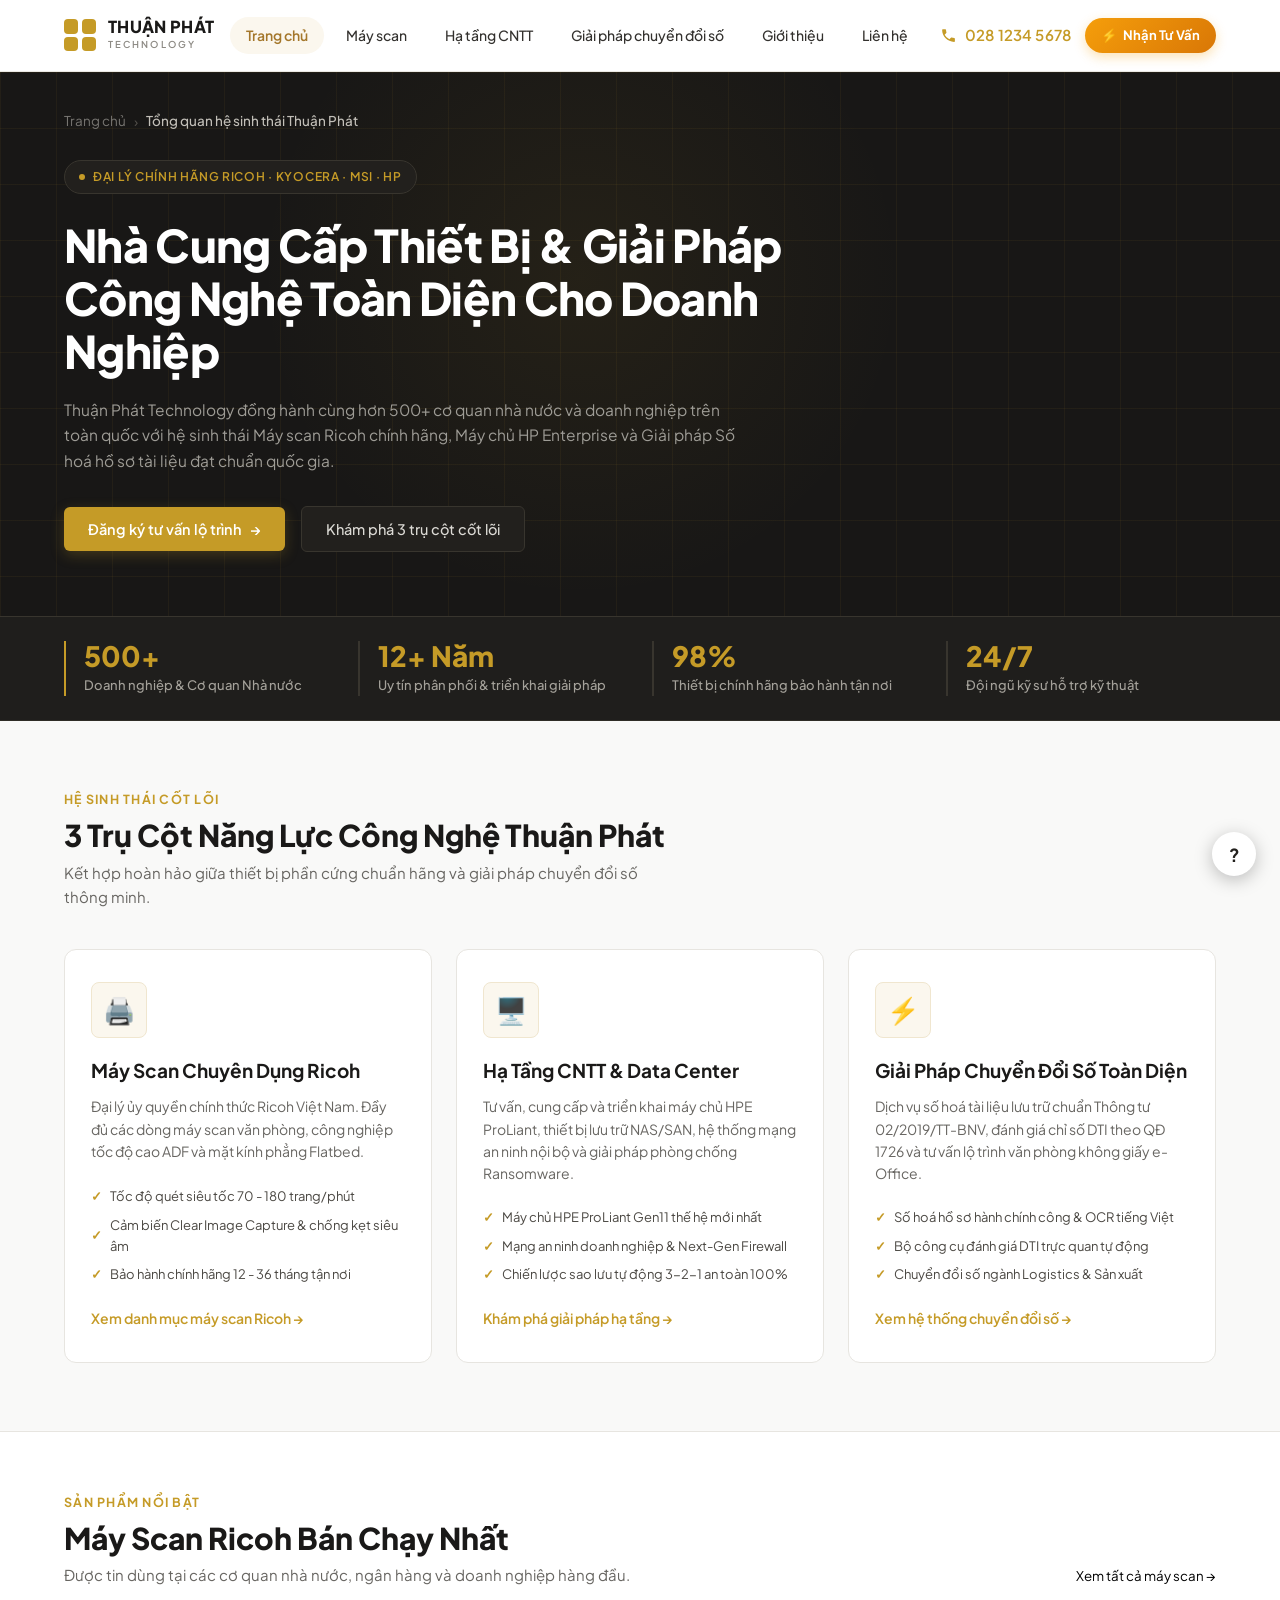
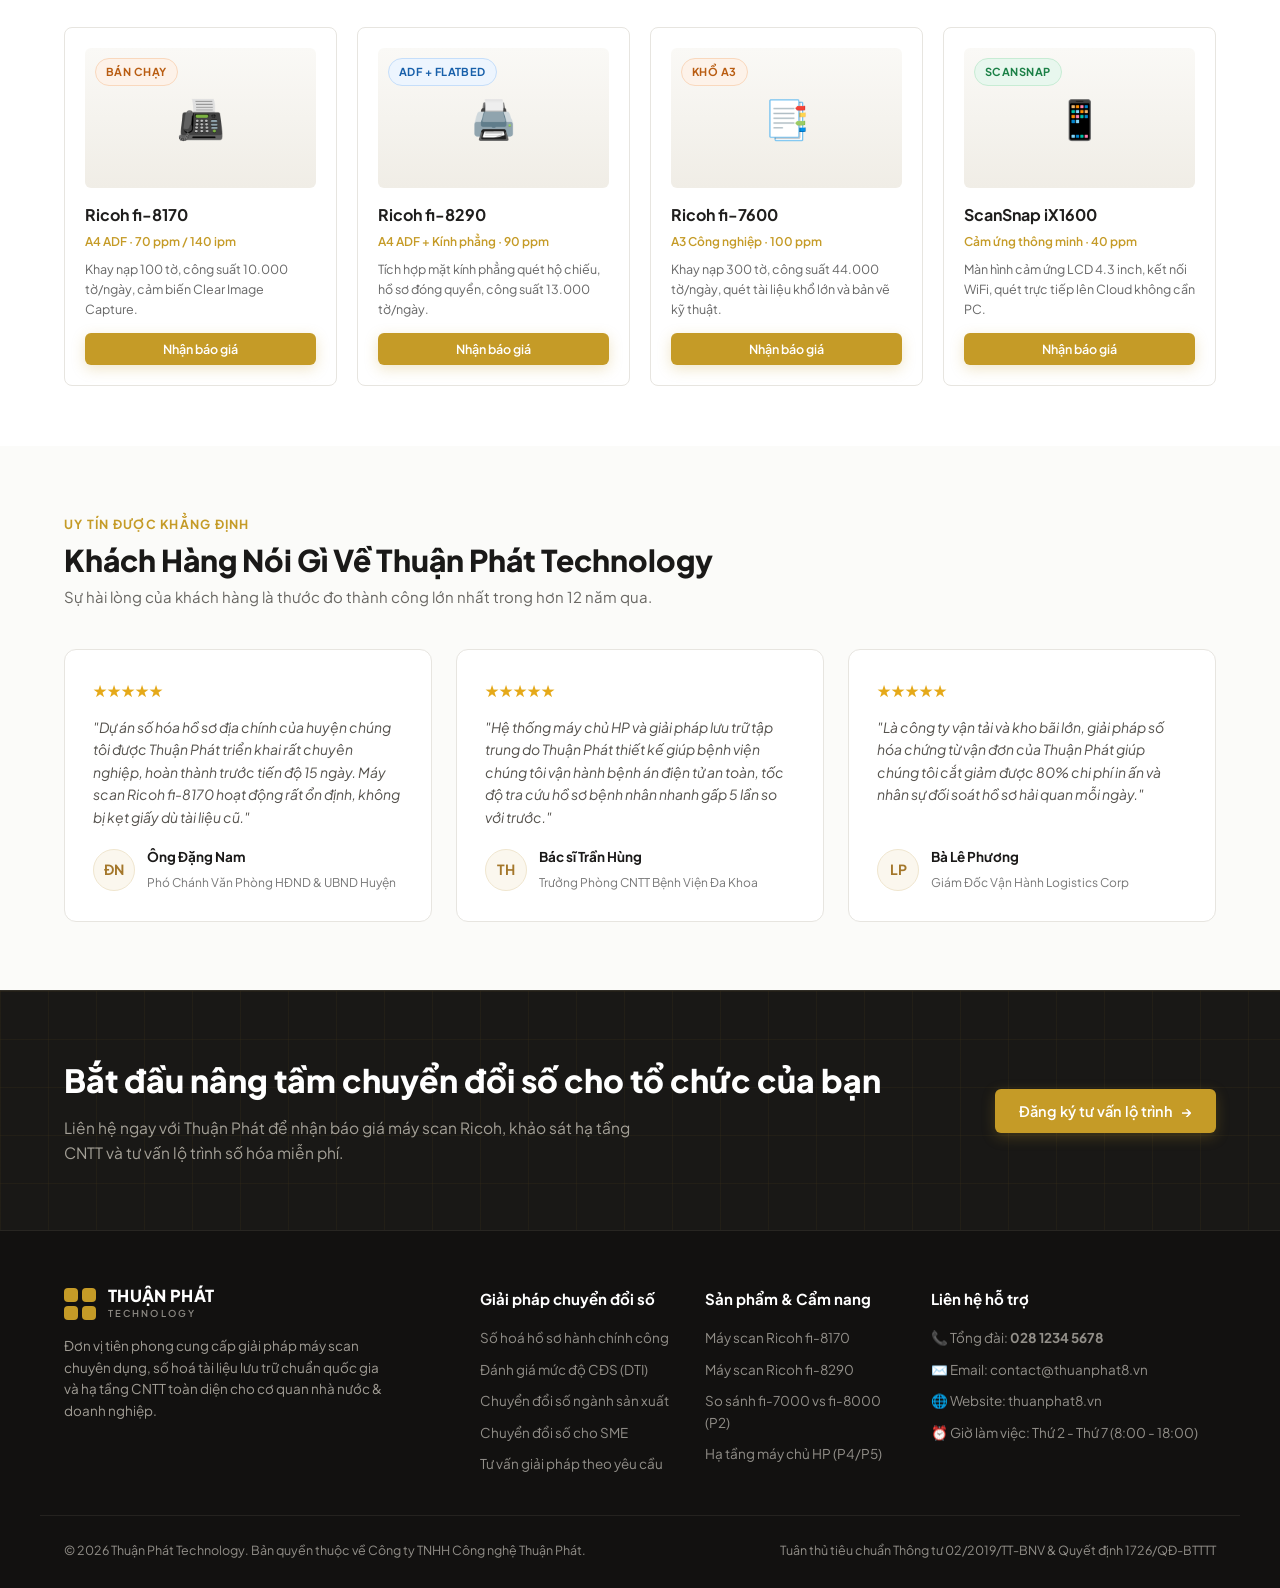
==== index.html @ 5a5fd4ba "Initial commit" ====
<!DOCTYPE html>
<html lang="vi">
<head>
  <meta charset="UTF-8">
  <meta name="viewport" content="width=device-width, initial-scale=1.0">
  <title>Thuận Phát Technology | Đại Lý Chính Hãng Ricoh, HP, Kyocera & Giải Pháp Chuyển Đổi Số</title>
  <meta name="description" content="Thuận Phát Technology - Đại lý ủy quyền chính hãng máy scan Ricoh, máy chủ HP, thiết bị in ấn Kyocera và giải pháp số hoá tài liệu lưu trữ, chuyển đổi số DTI toàn diện.">
  <link rel="canonical" href="https://thuanphat8.vn/">
  <link rel="icon" type="image/svg+xml" href="favicon.svg">

  <!-- Schema.org BreadcrumbList for SEO -->
  <script type="application/ld+json">
  {
    "@context": "https://schema.org",
    "@type": "Organization",
    "name": "Công ty TNHH Công nghệ Thuận Phát",
    "alternateName": "Thuận Phát Technology",
    "url": "https://thuanphat8.vn/",
    "logo": "https://thuanphat8.vn/favicon.svg",
    "contactPoint": {
      "@type": "ContactPoint",
      "telephone": "+84-28-1234-5678",
      "contactType": "customer service",
      "areaServed": "VN",
      "availableLanguage": "Vietnamese"
    }
  }
  </script>

  <!-- Google Fonts: Plus Jakarta Sans (Ultra-Premium Enterprise Typography) -->
  <link rel="preconnect" href="https://fonts.googleapis.com">
  <link rel="preconnect" href="https://fonts.gstatic.com" crossorigin>
  <link href="https://fonts.googleapis.com/css2?family=Plus+Jakarta+Sans:wght@400;500;600;700;800;900&display=swap" rel="stylesheet">

  <!-- Main Stylesheet -->
  <link rel="stylesheet" href="css/style.css">
</head>
<body>

  <!-- ============================================================
       TOP HEADER (Pixel-Perfect from Screenshot)
  ============================================================ -->
  <header class="site-header">
    <div class="header-container">
      
      <!-- Brand Logo -->
      <a href="#trang-chu" class="brand-logo" onclick="switchScreen('screen-home'); return false;" title="Thuận Phát Technology">
        <div class="logo-icon">
          <div class="logo-square"></div>
          <div class="logo-square"></div>
          <div class="logo-square"></div>
          <div class="logo-square"></div>
        </div>
        <div class="brand-text">
          <span class="brand-name">THUẬN PHÁT</span>
          <span class="brand-tagline">TECHNOLOGY</span>
        </div>
      </a>

      <!-- Desktop Navigation Links (All 6 Primary Sections) -->
      <nav class="main-nav" id="mainNav">
        <a href="#trang-chu" class="nav-link active-pill" id="nav-home" onclick="switchScreen('screen-home'); return false;">Trang chủ</a>
        <a href="#may-scan" class="nav-link" id="nav-scan" onclick="switchScreen('screen-may-scan'); return false;">Máy scan</a>
        <a href="#ha-tang-cntt" class="nav-link" id="nav-infra" onclick="switchScreen('screen-ha-tang'); return false;">Hạ tầng CNTT</a>
        <a href="#giai-phap-chuyen-doi-so" class="nav-link" id="nav-cds" onclick="switchScreen('screen1'); return false;">Giải pháp chuyển đổi số</a>
        <a href="#gioi-thieu" class="nav-link" id="nav-about" onclick="switchScreen('screen-gioi-thieu'); return false;">Giới thiệu</a>
        <a href="#lien-he" class="nav-link" id="nav-contact" onclick="switchScreen('screen-lien-he'); return false;">Liên hệ</a>
      </nav>

      <!-- Header Contact Hotline & Admin Quick Access -->
      <div style="display: flex; align-items: center; gap: 14px;">
        <a href="tel:02812345678" class="header-contact" title="Gọi hotline Thuận Phát">
          <svg class="phone-icon-svg" viewBox="0 0 24 24">
            <path d="M6.62 10.79a15.053 15.053 0 006.59 6.59l2.2-2.2c.27-.27.67-.36 1.02-.24 1.12.37 2.33.57 3.57.57.55 0 1 .45 1 1V20c0 .55-.45 1-1 1-9.39 0-17-7.61-17-17 0-.55.45-1 1-1h3.5c.55 0 1 .45 1 1 0 1.25.2 2.45.57 3.57.11.35.03.74-.25 1.02l-2.2 2.2z"/>
          </svg>
          <span class="contact-hotline-val">028 1234 5678</span>
        </a>

        <!-- Header CTA Button -->
        <a href="#lien-he" class="btn-cta-header" onclick="switchScreen('screen-lien-he'); return false;" style="background: linear-gradient(135deg, #f59e0b 0%, #d97706 100%); color: #ffffff; padding: 7px 16px; border-radius: 999px; font-size: 13px; font-weight: 700; text-decoration: none; display: inline-flex; align-items: center; gap: 6px; box-shadow: 0 4px 12px rgba(245, 158, 11, 0.3); transition: all 0.2s;">
          <span>⚡</span>
          <span>Nhận Tư Vấn</span>
        </a>
      </div>

      <!-- Mobile Menu Toggle Button -->
      <button class="mobile-toggle-btn" id="mobileMenuToggle" aria-label="Mở menu">
        <span class="toggle-line"></span>
        <span class="toggle-line"></span>
        <span class="toggle-line"></span>
      </button>

    </div>
  </header>

  <!-- ============================================================
       SCREEN: TRANG CHỦ CHÍNH THỨC (thuanphat8.vn/)
  ============================================================ -->
  <div id="screen-home" class="screen-container active-screen">
    
    <!-- Home Hero Banner Dark Luxury -->
    <section class="hero-dark-section">
      <div class="hero-content">
        <div class="breadcrumb-nav">
          <span>Trang chủ</span>
          <span class="breadcrumb-separator">›</span>
          <span class="breadcrumb-current">Tổng quan hệ sinh thái Thuận Phát</span>
        </div>

        <div class="partner-badge">
          <span class="badge-dot"></span>
          <span>ĐẠI LÝ CHÍNH HÃNG RICOH · KYOCERA · MSI · HP</span>
        </div>

        <h1 class="hero-title">
          Nhà Cung Cấp Thiết Bị &amp; Giải Pháp Công Nghệ Toàn Diện Cho Doanh Nghiệp
        </h1>

        <p class="hero-description">
          Thuận Phát Technology đồng hành cùng hơn 500+ cơ quan nhà nước và doanh nghiệp trên toàn quốc với hệ sinh thái Máy scan Ricoh chính hãng, Máy chủ HP Enterprise và Giải pháp Số hoá hồ sơ tài liệu đạt chuẩn quốc gia.
        </p>

        <div class="hero-actions">
          <button class="btn-primary-gold" onclick="openModal('quickConsultModal')">
            <span>Đăng ký tư vấn lộ trình</span>
            <span>→</span>
          </button>
          <button class="btn-secondary-dark" onclick="document.getElementById('homePillarsSection').scrollIntoView({ behavior: 'smooth' });">
            <span>Khám phá 3 trụ cột cốt lõi</span>
          </button>
        </div>
      </div>
    </section>

    <!-- Stats Bar -->
    <section class="stats-bar-section">
      <div class="stats-grid">
        <div class="stat-item">
          <span class="stat-number">500+</span>
          <span class="stat-label">Doanh nghiệp &amp; Cơ quan Nhà nước</span>
        </div>
        <div class="stat-item">
          <span class="stat-number">12+ Năm</span>
          <span class="stat-label">Uy tín phân phối &amp; triển khai giải pháp</span>
        </div>
        <div class="stat-item">
          <span class="stat-number">100%</span>
          <span class="stat-label">Thiết bị chính hãng bảo hành tận nơi</span>
        </div>
        <div class="stat-item">
          <span class="stat-number">24/7</span>
          <span class="stat-label">Đội ngũ kỹ sư hỗ trợ kỹ thuật</span>
        </div>
      </div>
    </section>

    <!-- 3 Core Pillars Section -->
    <section class="categories-section" id="homePillarsSection">
      <div class="section-header">
        <div>
          <div class="section-pretitle">Hệ Sinh Thái Cốt Lõi</div>
          <h2 class="section-title">3 Trụ Cột Năng Lực Công Nghệ Thuận Phát</h2>
          <p class="section-subtitle">Kết hợp hoàn hảo giữa thiết bị phần cứng chuẩn hãng và giải pháp chuyển đổi số thông minh.</p>
        </div>
      </div>

      <div class="pillars-3col-grid">
        <!-- Pillar 1: Máy scan Ricoh -->
        <div class="pillar-feature-card" onclick="switchScreen('screen-may-scan');">
          <div class="pillar-card-icon">🖨️</div>
          <h3 class="card-title">Máy Scan Chuyên Dụng Ricoh</h3>
          <p class="card-description">Đại lý ủy quyền chính thức Ricoh Việt Nam. Đầy đủ các dòng máy scan văn phòng, công nghiệp tốc độ cao ADF và mặt kính phẳng Flatbed.</p>
          <div class="card-features-list">
            <div class="card-feature-item">Tốc độ quét siêu tốc 70 - 180 trang/phút</div>
            <div class="card-feature-item">Cảm biến Clear Image Capture &amp; chống kẹt siêu âm</div>
            <div class="card-feature-item">Bảo hành chính hãng 12 - 36 tháng tận nơi</div>
          </div>
          <div class="card-action-link" style="margin-top: auto;">
            <span>Xem danh mục máy scan Ricoh →</span>
          </div>
        </div>

        <!-- Pillar 2: Hạ tầng CNTT HP -->
        <div class="pillar-feature-card" onclick="switchScreen('screen-ha-tang');">
          <div class="pillar-card-icon">🖥️</div>
          <h3 class="card-title">Hạ Tầng CNTT &amp; Data Center</h3>
          <p class="card-description">Tư vấn, cung cấp và triển khai máy chủ HPE ProLiant, thiết bị lưu trữ NAS/SAN, hệ thống mạng an ninh nội bộ và giải pháp phòng chống Ransomware.</p>
          <div class="card-features-list">
            <div class="card-feature-item">Máy chủ HPE ProLiant Gen11 thế hệ mới nhất</div>
            <div class="card-feature-item">Mạng an ninh doanh nghiệp &amp; Next-Gen Firewall</div>
            <div class="card-feature-item">Chiến lược sao lưu tự động 3-2-1 an toàn 100%</div>
          </div>
          <div class="card-action-link" style="margin-top: auto;">
            <span>Khám phá giải pháp hạ tầng →</span>
          </div>
        </div>

        <!-- Pillar 3: Chuyển đổi số & Số hóa -->
        <div class="pillar-feature-card" onclick="switchScreen('screen1');">
          <div class="pillar-card-icon">⚡</div>
          <h3 class="card-title">Giải Pháp Chuyển Đổi Số Toàn Diện</h3>
          <p class="card-description">Dịch vụ số hoá tài liệu lưu trữ chuẩn Thông tư 02/2019/TT-BNV, đánh giá chỉ số DTI theo QĐ 1726 và tư vấn lộ trình văn phòng không giấy e-Office.</p>
          <div class="card-features-list">
            <div class="card-feature-item">Số hoá hồ sơ hành chính công &amp; OCR tiếng Việt</div>
            <div class="card-feature-item">Bộ công cụ đánh giá DTI trực quan tự động</div>
            <div class="card-feature-item">Chuyển đổi số ngành Logistics &amp; Sản xuất</div>
          </div>
          <div class="card-action-link" style="margin-top: auto;">
            <span>Xem hệ thống chuyển đổi số →</span>
          </div>
        </div>
      </div>
    </section>

    <!-- Top Scanners Products Grid -->
    <section class="related-solutions-section">
      <div class="section-header">
        <div>
          <div class="section-pretitle">Sản Phẩm Nổi Bật</div>
          <h2 class="section-title">Máy Scan Ricoh Bán Chạy Nhất</h2>
          <p class="section-subtitle">Được tin dùng tại các cơ quan nhà nước, ngân hàng và doanh nghiệp hàng đầu.</p>
        </div>
        <div>
          <button class="table-btn table-btn-edit" onclick="switchScreen('screen-may-scan');">Xem tất cả máy scan →</button>
        </div>
      </div>

      <div class="products-4col-grid">
        
        <!-- Product 1 -->
        <div class="product-item-card">
          <div class="product-card-img">
            <span class="badge-tag badge-popular" style="position: absolute; top: 10px; left: 10px;">Bán chạy</span>
            <div style="font-size: 38px;">📠</div>
          </div>
          <h4 style="font-size: 16px; font-weight: 700; margin-bottom: 4px;">Ricoh fi-8170</h4>
          <span style="font-size: 12px; color: var(--primary-gold); font-weight: 600; margin-bottom: 8px;">A4 ADF · 70 ppm / 140 ipm</span>
          <p style="font-size: 12.5px; color: #666; margin-bottom: 14px;">Khay nạp 100 tờ, công suất 10.000 tờ/ngày, cảm biến Clear Image Capture.</p>
          <button class="btn-primary-gold" style="padding: 8px 12px; font-size: 12.5px; justify-content: center; margin-top: auto;" onclick="openModal('quickConsultModal')">
            Nhận báo giá
          </button>
        </div>

        <!-- Product 2 -->
        <div class="product-item-card">
          <div class="product-card-img">
            <span class="badge-tag badge-new" style="position: absolute; top: 10px; left: 10px;">ADF + Flatbed</span>
            <div style="font-size: 38px;">🖨️</div>
          </div>
          <h4 style="font-size: 16px; font-weight: 700; margin-bottom: 4px;">Ricoh fi-8290</h4>
          <span style="font-size: 12px; color: var(--primary-gold); font-weight: 600; margin-bottom: 8px;">A4 ADF + Kính phẳng · 90 ppm</span>
          <p style="font-size: 12.5px; color: #666; margin-bottom: 14px;">Tích hợp mặt kính phẳng quét hộ chiếu, hồ sơ đóng quyển, công suất 13.000 tờ/ngày.</p>
          <button class="btn-primary-gold" style="padding: 8px 12px; font-size: 12.5px; justify-content: center; margin-top: auto;" onclick="openModal('quickConsultModal')">
            Nhận báo giá
          </button>
        </div>

        <!-- Product 3 -->
        <div class="product-item-card">
          <div class="product-card-img">
            <span class="badge-tag badge-popular" style="position: absolute; top: 10px; left: 10px;">Khổ A3</span>
            <div style="font-size: 38px;">📑</div>
          </div>
          <h4 style="font-size: 16px; font-weight: 700; margin-bottom: 4px;">Ricoh fi-7600</h4>
          <span style="font-size: 12px; color: var(--primary-gold); font-weight: 600; margin-bottom: 8px;">A3 Công nghiệp · 100 ppm</span>
          <p style="font-size: 12.5px; color: #666; margin-bottom: 14px;">Khay nạp 300 tờ, công suất 44.000 tờ/ngày, quét tài liệu khổ lớn và bản vẽ kỹ thuật.</p>
          <button class="btn-primary-gold" style="padding: 8px 12px; font-size: 12.5px; justify-content: center; margin-top: auto;" onclick="openModal('quickConsultModal')">
            Nhận báo giá
          </button>
        </div>

        <!-- Product 4 -->
        <div class="product-item-card">
          <div class="product-card-img">
            <span class="badge-tag badge-free" style="position: absolute; top: 10px; left: 10px;">ScanSnap</span>
            <div style="font-size: 38px;">📱</div>
          </div>
          <h4 style="font-size: 16px; font-weight: 700; margin-bottom: 4px;">ScanSnap iX1600</h4>
          <span style="font-size: 12px; color: var(--primary-gold); font-weight: 600; margin-bottom: 8px;">Cảm ứng thông minh · 40 ppm</span>
          <p style="font-size: 12.5px; color: #666; margin-bottom: 14px;">Màn hình cảm ứng LCD 4.3 inch, kết nối WiFi, quét trực tiếp lên Cloud không cần PC.</p>
          <button class="btn-primary-gold" style="padding: 8px 12px; font-size: 12.5px; justify-content: center; margin-top: auto;" onclick="openModal('quickConsultModal')">
            Nhận báo giá
          </button>
        </div>

      </div>
    </section>

    <!-- Testimonials Section -->
    <section class="categories-section" style="background-color: #fbfbf9;">
      <div class="section-header">
        <div>
          <div class="section-pretitle">Uy Tín Được Khẳng Định</div>
          <h2 class="section-title">Khách Hàng Nói Gì Về Thuận Phát Technology</h2>
          <p class="section-subtitle">Sự hài lòng của khách hàng là thước đo thành công lớn nhất trong hơn 12 năm qua.</p>
        </div>
      </div>

      <div class="testimonials-grid">
        <div class="testimonial-card">
          <div class="testimonial-stars">★★★★★</div>
          <p class="testimonial-text">"Dự án số hóa hồ sơ địa chính của huyện chúng tôi được Thuận Phát triển khai rất chuyên nghiệp, hoàn thành trước tiến độ 15 ngày. Máy scan Ricoh fi-8170 hoạt động rất ổn định, không bị kẹt giấy dù tài liệu cũ."</p>
          <div class="testimonial-author">
            <div class="author-avatar">ĐN</div>
            <div>
              <strong style="font-size: 13.5px; color: #1a1918; display: block;">Ông Đặng Nam</strong>
              <span style="font-size: 12px; color: #777;">Phó Chánh Văn Phòng HĐND &amp; UBND Huyện</span>
            </div>
          </div>
        </div>

        <div class="testimonial-card">
          <div class="testimonial-stars">★★★★★</div>
          <p class="testimonial-text">"Hệ thống máy chủ HP và giải pháp lưu trữ tập trung do Thuận Phát thiết kế giúp bệnh viện chúng tôi vận hành bệnh án điện tử an toàn, tốc độ tra cứu hồ sơ bệnh nhân nhanh gấp 5 lần so với trước."</p>
          <div class="testimonial-author">
            <div class="author-avatar">TH</div>
            <div>
              <strong style="font-size: 13.5px; color: #1a1918; display: block;">Bác sĩ Trần Hùng</strong>
              <span style="font-size: 12px; color: #777;">Trưởng Phòng CNTT Bệnh Viện Đa Khoa</span>
            </div>
          </div>
        </div>

        <div class="testimonial-card">
          <div class="testimonial-stars">★★★★★</div>
          <p class="testimonial-text">"Là công ty vận tải và kho bãi lớn, giải pháp số hóa chứng từ vận đơn của Thuận Phát giúp chúng tôi cắt giảm được 80% chi phí in ấn và nhân sự đối soát hồ sơ hải quan mỗi ngày."</p>
          <div class="testimonial-author">
            <div class="author-avatar">LP</div>
            <div>
              <strong style="font-size: 13.5px; color: #1a1918; display: block;">Bà Lê Phương</strong>
              <span style="font-size: 12px; color: #777;">Giám Đốc Vận Hành Logistics Corp</span>
            </div>
          </div>
        </div>
      </div>
    </section>

    <!-- Dark CTA Section -->
    <section class="dark-cta-section">
      <div class="dark-cta-container">
        <div class="dark-cta-text">
          <h2>Bắt đầu nâng tầm chuyển đổi số cho tổ chức của bạn</h2>
          <p>Liên hệ ngay với Thuận Phát để nhận báo giá máy scan Ricoh, khảo sát hạ tầng CNTT và tư vấn lộ trình số hóa miễn phí.</p>
        </div>
        <div>
          <button class="btn-primary-gold" onclick="openModal('quickConsultModal')">
            <span>Đăng ký tư vấn lộ trình</span>
            <span>→</span>
          </button>
        </div>
      </div>
    </section>

  </div>

  <!-- ============================================================
       SCREEN: MÁY SCAN RICOH CHUYÊN DỤNG (/may-scan/)
  ============================================================ -->
  <div id="screen-may-scan" class="screen-container">
    
    <!-- Hero Section for Scanners -->
    <section class="hero-dark-section">
      <div class="hero-content">
        <div class="breadcrumb-nav">
          <a href="#trang-chu" onclick="switchScreen('screen-home'); return false;">Trang chủ</a>
          <span class="breadcrumb-separator">›</span>
          <span class="breadcrumb-current">Máy scan chuyên dụng Ricoh chính hãng</span>
        </div>

        <div class="partner-badge">
          <span class="badge-dot"></span>
          <span>RICOH AUTHORIZED PARTNER VIETNAM</span>
        </div>

        <h1 class="hero-title">
          Máy Scan Tài Liệu Ricoh Chuyên Dụng Tốc Độ Cao Cho Văn Phòng &amp; Dự Án
        </h1>

        <p class="hero-description">
          Thuận Phát phân phối chính hãng 100% dòng máy quét Ricoh fi Series và ScanSnap. Giải pháp scan tự động 2 mặt ADF, nhận dạng OCR tiếng Việt, chống nạp giấy đúp bằng sóng siêu âm.
        </p>

        <div class="hero-actions">
          <button class="btn-primary-gold" onclick="openModal('quickConsultModal')">
            <span>Nhận báo giá dự án</span>
            <span>→</span>
          </button>
          <button class="btn-secondary-dark" onclick="openArticleModal('post-1')">
            <span>Đọc cẩm nang chọn mua (Pillar P1)</span>
          </button>
        </div>
      </div>
    </section>

    <!-- Comparison Section (Pillar P2) -->
    <section class="categories-section">
      <div class="section-header">
        <div>
          <div class="section-pretitle">So Sánh Dòng Máy (Pillar P2)</div>
          <h2 class="section-title">So Sánh Ricoh fi-7000 Series vs fi-8000 Series</h2>
          <p class="section-subtitle">Dòng fi-8000 thế hệ mới mang lại bước nhảy vọt về tốc độ, chất lượng hình ảnh và độ bền nạp giấy.</p>
        </div>
      </div>

      <div class="comparison-table-wrap">
        <table class="comparison-table">
          <thead>
            <tr>
              <th>Tiêu chí so sánh</th>
              <th>Ricoh fi-7000 Series (Thế hệ trước)</th>
              <th style="background: #fdf5e6; color: #a4772b;">Ricoh fi-8000 Series (Thế hệ mới nhất)</th>
            </tr>
          </thead>
          <tbody>
            <tr>
              <td><strong>Cảm biến hình ảnh</strong></td>
              <td>CCD truyền thống</td>
              <td style="font-weight: 600; color: #1b8046;">Clear Image Capture (Độ sắc nét vượt trội, giảm tiêu thụ điện 40%)</td>
            </tr>
            <tr>
              <td><strong>Tốc độ quét A4 (2 mặt)</strong></td>
              <td>60 - 80 ppm / 120 - 160 ipm</td>
              <td style="font-weight: 600; color: #1b8046;">70 - 90 ppm / 140 - 180 ipm (Tăng 15% hiệu suất)</td>
            </tr>
            <tr>
              <td><strong>Màn hình hiển thị</strong></td>
              <td>Màn hình LCD đơn sắc nhỏ</td>
              <td style="font-weight: 600; color: #1b8046;">Màn hình màu đa năng, hiển thị mã lỗi trực quan và hướng dẫn xử lý</td>
            </tr>
            <tr>
              <td><strong>Bảo vệ tài liệu chống kẹt</strong></td>
              <td>Cảm biến âm thanh iSOP cơ bản</td>
              <td style="font-weight: 600; color: #1b8046;">iSOP thế hệ 2 + Kiểm soát nắn lệch giấy tự động (Automatic Skew Correction)</td>
            </tr>
            <tr>
              <td><strong>Cổng kết nối</strong></td>
              <td>USB 3.0</td>
              <td style="font-weight: 600; color: #1b8046;">USB 3.2 Gen 1 + Gigabit Ethernet RJ-45 (Quét qua mạng không cần máy tính phụ)</td>
            </tr>
          </tbody>
        </table>
      </div>
    </section>

  </div>

  <!-- ============================================================
       SCREEN: HẠ TẦNG CNTT DOANH NGHIỆP (/ha-tang-cntt/)
  ============================================================ -->
  <div id="screen-ha-tang" class="screen-container">
    
    <section class="hero-dark-section">
      <div class="hero-content">
        <div class="breadcrumb-nav">
          <a href="#trang-chu" onclick="switchScreen('screen-home'); return false;">Trang chủ</a>
          <span class="breadcrumb-separator">›</span>
          <span class="breadcrumb-current">Hạ tầng CNTT doanh nghiệp &amp; CQNN</span>
        </div>

        <div class="partner-badge">
          <span class="badge-dot"></span>
          <span>HPE AUTHORIZED RESELLER &amp; NETWORKING</span>
        </div>

        <h1 class="hero-title">
          Giải Pháp Hạ Tầng CNTT Trọn Gói Cho Doanh Nghiệp &amp; Hành Chính Công
        </h1>

        <p class="hero-description">
          Thuận Phát cung cấp máy chủ HP Enterprise chính hãng, thiết kế thi công trung tâm dữ liệu mini (Mini DC), mạng an ninh nội bộ và chiến lược sao lưu dự phòng chống Ransomware 100%.
        </p>

        <div class="hero-actions">
          <button class="btn-primary-gold" onclick="openModal('quickConsultModal')">
            <span>Đăng ký khảo sát hạ tầng</span>
            <span>→</span>
          </button>
          <button class="btn-secondary-dark" onclick="openArticleModal('post-4')">
            <span>Đọc cẩm nang hạ tầng (Pillar P4)</span>
          </button>
        </div>
      </div>
    </section>

    <!-- Infra Packages Grid -->
    <section class="categories-section">
      <div class="section-header">
        <div>
          <div class="section-pretitle">Gói Giải Pháp Chuẩn Hóa</div>
          <h2 class="section-title">Hạ Tầng CNTT Theo Quy Mô Tổ Chức</h2>
          <p class="section-subtitle">Được tối ưu chi phí đầu tư, đảm bảo độ sẵn sàng cao HA và vận hành bền bỉ 24/7.</p>
        </div>
      </div>

      <div class="infra-packages-grid">
        
        <div class="infra-package-card">
          <div class="infra-package-header">
            <span class="badge-tag badge-free">Quy mô SME</span>
            <h3 style="font-size: 20px; font-weight: 800; margin: 10px 0 6px;">Gói Máy Chủ Tiêu Chuẩn</h3>
            <p style="font-size: 13px; color: #777;">Phù hợp doanh nghiệp 20 - 80 nhân sự, chia sẻ dữ liệu và phần mềm kế toán/ERP.</p>
          </div>
          <div class="card-features-list">
            <div class="card-feature-item">Server HPE ProLiant ML30 Gen11</div>
            <div class="card-feature-item">Cấu hình RAID 1 / RAID 5 dự phòng ổ cứng</div>
            <div class="card-feature-item">Bộ lưu điện UPS APC 1.5 kVA online</div>
            <div class="card-feature-item">Cài đặt phân quyền thư mục bảo mật</div>
          </div>
          <button class="btn-primary-gold" style="width: 100%; justify-content: center; margin-top: auto;" onclick="openModal('quickConsultModal')">
            Tư vấn cấu hình SME
          </button>
        </div>

        <div class="infra-package-card" style="border-color: #edd9a6; background: linear-gradient(180deg, #fff 0%, #fdfbf7 100%);">
          <div class="infra-package-header">
            <span class="badge-tag badge-popular">Bán chạy nhất</span>
            <h3 style="font-size: 20px; font-weight: 800; margin: 10px 0 6px;">Gói Mini Data Center</h3>
            <p style="font-size: 13px; color: #777;">Phù hợp cơ quan nhà nước, bệnh viện, nhà máy quy mô 100 - 500 nhân sự.</p>
          </div>
          <div class="card-features-list">
            <div class="card-feature-item">Cụm Máy chủ HPE ProLiant DL380 Gen11</div>
            <div class="card-feature-item">Tủ Rack tiêu chuẩn 27U - 42U làm mát tuần hoàn</div>
            <div class="card-feature-item">Thiết bị lưu trữ SAN / NAS dung lượng cao</div>
            <div class="card-feature-item">Ảo hóa VMware / Hyper-V dự phòng HA</div>
          </div>
          <button class="btn-primary-gold" style="width: 100%; justify-content: center; margin-top: auto;" onclick="openModal('quickConsultModal')">
            Tư vấn Mini Data Center
          </button>
        </div>

        <div class="infra-package-card">
          <div class="infra-package-header">
            <span class="badge-tag badge-new">An ninh tối đa</span>
            <h3 style="font-size: 20px; font-weight: 800; margin: 10px 0 6px;">Gói An Ninh Mạng &amp; Backup 3-2-1</h3>
            <p style="font-size: 13px; color: #777;">Bảo vệ dữ liệu tuyệt đối trước mã độc tống tiền (Ransomware) và thảm họa.</p>
          </div>
          <div class="card-features-list">
            <div class="card-feature-item">Tường lửa thế hệ mới Next-Gen Firewall (Fortinet/Cisco)</div>
            <div class="card-feature-item">VPN an toàn kết nối chi nhánh từ xa</div>
            <div class="card-feature-item">Chiến lược sao lưu tự động hàng ngày 3-2-1</div>
            <div class="card-feature-item">Kiểm thử phục hồi dữ liệu định kỳ mỗi quý</div>
          </div>
          <button class="btn-primary-gold" style="width: 100%; justify-content: center; margin-top: auto;" onclick="openModal('quickConsultModal')">
            Tư vấn An ninh mạng
          </button>
        </div>

      </div>
    </section>

  </div>

  <!-- ============================================================
       SCREEN 1: DANH MỤC GỐC CHUYỂN ĐỔI SỐ (Pillar P6)
  ============================================================ -->
  <main id="screen1" class="screen-container">
    
    <!-- Hero Dark Luxury for Screen 1 -->
    <section class="hero-dark-section">
      <div class="hero-content">
        <div class="breadcrumb-nav">
          <a href="#trang-chu" onclick="switchScreen('screen-home'); return false;">Trang chủ</a>
          <span class="breadcrumb-separator">›</span>
          <span class="breadcrumb-current">Giải pháp chuyển đổi số</span>
        </div>

        <div class="partner-badge">
          <span class="badge-dot"></span>
          <span>ĐẠI LÝ CHÍNH HÃNG RICOH · KYOCERA · MSI · HP</span>
        </div>

        <h1 class="hero-title" id="heroMainTitle">
          Giải pháp chuyển đổi số<br>
          toàn diện cho doanh nghiệp<br>
          &amp; cơ quan nhà nước
        </h1>

        <p class="hero-description" id="heroMainDesc">
          Thuận Phát cung cấp lộ trình số hoá tài liệu, hạ tầng CNTT và tư vấn chuyển đổi số được thiết kế riêng theo quy mô và ngành nghề. Chúng tôi đồng hành từ khảo sát đến triển khai và vận hành.
        </p>

        <div class="hero-actions">
          <button class="btn-primary-gold" onclick="openModal('quickConsultModal')">
            <span>Đăng ký tư vấn lộ trình</span>
            <span>→</span>
          </button>
          <button class="btn-secondary-dark" onclick="document.getElementById('screen1CategoriesGrid').scrollIntoView({ behavior: 'smooth' });">
            <span>Khám phá giải pháp</span>
          </button>
        </div>
      </div>
    </section>

    <!-- Stats Bar -->
    <section class="stats-bar-section">
      <div class="stats-grid">
        <div class="stat-item">
          <span class="stat-number">500+</span>
          <span class="stat-label">Doanh nghiệp &amp; Cơ quan Nhà nước</span>
        </div>
        <div class="stat-item">
          <span class="stat-number">12+ Năm</span>
          <span class="stat-label">Kinh nghiệm giải pháp số &amp; số hoá</span>
        </div>
        <div class="stat-item">
          <span class="stat-number">98%</span>
          <span class="stat-label">Hài lòng về tiến độ &amp; bảo mật</span>
        </div>
        <div class="stat-item">
          <span class="stat-number">24/7</span>
          <span class="stat-label">Kỹ sư hỗ trợ kỹ thuật tận nơi</span>
        </div>
      </div>
    </section>

    <!-- Grid Các Mục Giải Pháp (Dynamic from DataStore, bao gồm 2 mục mới) -->
    <section class="categories-section" id="screen1CategoriesGrid">
      <div class="section-header">
        <div>
          <div class="section-pretitle">Hệ thống chuyển đổi số chuyên sâu</div>
          <h2 class="section-title">Danh mục giải pháp số toàn diện</h2>
          <p class="section-subtitle">Được cấu hình linh hoạt theo mô hình 3 cấp, kết nối phần cứng máy scan Ricoh, máy chủ HP và phần mềm số hóa.</p>
        </div>
        <div>
          <button class="table-btn table-btn-edit" onclick="openModal('quickConsultModal')" style="padding: 8px 14px; display: inline-flex; align-items: center; gap: 6px; cursor: pointer; border: 1px solid #cbd5e1; background: #ffffff;">
            <span>📋</span>
            <span>Yêu cầu tư vấn giải pháp</span>
          </button>
        </div>
      </div>

      <div class="categories-grid" id="dynamicSolutionsGrid">
        <!-- Rendered via JS -->
      </div>
    </section>

    <!-- Content & Blog Articles Section (Cho Bạn Content) -->
    <section class="related-solutions-section" style="background-color: #fbfbf9;">
      <div class="section-header">
        <div>
          <div class="section-pretitle">Kiến thức &amp; Cẩm nang chuyên sâu</div>
          <h2 class="section-title">Bài viết &amp; Hướng dẫn chuyển đổi số</h2>
          <p class="section-subtitle">Các bài viết chuẩn SEO được biên soạn theo kế hoạch Content 6 tháng (Pillar P1 - P7 &amp; Cluster C1 - C17).</p>
        </div>
        <div>
          <button class="table-btn table-btn-edit" onclick="document.getElementById('dynamicArticlesGrid').scrollIntoView({ behavior: 'smooth' })" style="padding: 8px 14px; display: inline-flex; align-items: center; gap: 6px; cursor: pointer; border: 1px solid #cbd5e1; background: #ffffff;">
            <span>📚</span>
            <span>Tất cả bài viết</span>
          </button>
        </div>
      </div>

      <div class="categories-grid" id="dynamicArticlesGrid">
        <!-- Rendered via JS -->
      </div>
    </section>

    <!-- Dark CTA Banner -->
    <section class="dark-cta-section">
      <div class="dark-cta-container">
        <div class="dark-cta-text">
          <h2>Sẵn sàng nâng tầm chuyển đổi số cho đơn vị?</h2>
          <p>Đội ngũ chuyên gia Thuận Phát Technology sẵn sàng đồng hành khảo sát thực địa, phân tích hiện trạng và lập phương án chuyển đổi số tối ưu nhất.</p>
        </div>
        <div>
          <button class="btn-primary-gold" onclick="openModal('quickConsultModal');">
            <span>Đăng ký tư vấn lộ trình</span>
            <span>→</span>
          </button>
        </div>
      </div>
    </section>

  </main>

  <!-- ============================================================
       SCREEN 2: SỐ HOÁ TÀI LIỆU HÀNH CHÍNH CÔNG (Pillar P7)
  ============================================================ -->
  <main id="screen2" class="screen-container">
    
    <section class="benefit-chips-bar">
      <div class="chips-grid">
        <div class="chip-item">
          <div class="chip-icon">⚡</div>
          <div>
            <div class="chip-text-title">Tra cứu 3 giây</div>
            <div class="chip-text-desc">Tìm kiếm tức thì theo từ khoá OCR &amp; metadata</div>
          </div>
        </div>
        <div class="chip-item">
          <div class="chip-icon">🔒</div>
          <div>
            <div class="chip-text-title">Bảo mật phân quyền</div>
            <div class="chip-text-desc">Mã hoá đa cấp AES-256 theo chức vụ &amp; vai trò</div>
          </div>
        </div>
        <div class="chip-item">
          <div class="chip-icon">📜</div>
          <div>
            <div class="chip-text-title">Chuẩn pháp lý</div>
            <div class="chip-text-desc">Chuẩn TT 02/2019/TT-BNV &amp; ISO 15489</div>
          </div>
        </div>
        <div class="chip-item">
          <div class="chip-icon">📦</div>
          <div>
            <div class="chip-text-title">Giảm 80% kho lưu</div>
            <div class="chip-text-desc">Tiết kiệm diện tích kho, chống ẩm mốc mối mọt</div>
          </div>
        </div>
      </div>
    </section>

    <!-- 5-Step Process Timeline -->
    <section class="process-section">
      <div class="section-header">
        <div>
          <div class="section-pretitle">Tiêu chuẩn kỹ thuật</div>
          <h2 class="section-title">Quy trình số hoá tài liệu 5 bước khép kín</h2>
          <p class="section-subtitle">Được chuẩn hóa nghiêm ngặt, đảm bảo an toàn tuyệt đối cho hồ sơ gốc và độ chính xác dữ liệu số hóa.</p>
        </div>
      </div>

      <div class="timeline-steps">
        <div class="step-card">
          <div class="step-badge">1</div>
          <h3 class="step-title">Khảo sát &amp; Phân loại</h3>
          <p class="step-desc">Đánh giá hiện trạng tình trạng hồ sơ giấy, độ rách, kích thước (A4, A3, A0) và xác định yêu cầu chỉ mục.</p>
        </div>
        <div class="step-card">
          <div class="step-badge">2</div>
          <h3 class="step-title">Chỉnh lý &amp; Chuẩn bị</h3>
          <p class="step-desc">Tháo ghim, vuốt phẳng tài liệu, dán phục hồi trang rách, phân chia lô quét và gắn mã vạch nhận dạng.</p>
        </div>
        <div class="step-card">
          <div class="step-badge">3</div>
          <h3 class="step-title">Quét tốc độ cao &amp; OCR</h3>
          <p class="step-desc">Sử dụng máy scan Ricoh fi series với công nghệ chống nạp giấy đúp bằng sóng siêu âm và nhận dạng OCR tiếng Việt.</p>
        </div>
        <div class="step-card">
          <div class="step-badge">4</div>
          <h3 class="step-title">Kiểm tra QC &amp; Metadata</h3>
          <p class="step-desc">Kiểm soát chất lượng 100% hình ảnh scan, trích xuất thông tin (Metadata) theo đúng biểu mẫu trường dữ liệu.</p>
        </div>
        <div class="step-card">
          <div class="step-badge">5</div>
          <h3 class="step-title">Bàn giao &amp; Tích hợp</h3>
          <p class="step-desc">Đóng gói lưu trữ theo tiêu chuẩn quốc gia, hoàn trả hồ sơ gốc nguyên vẹn và tích hợp vào phần mềm CSDL.</p>
        </div>
      </div>
    </section>

    <!-- Scanners Cards -->
    <section class="scanners-section">
      <div class="section-header">
        <div>
          <div class="section-pretitle">Thiết bị chuyên dụng</div>
          <h2 class="section-title">Máy scan chuyên dụng Ricoh cho dự án số hoá</h2>
          <p class="section-subtitle">Thuận Phát phân phối chính hãng Ricoh với bảo hành tận nơi và hỗ trợ kỹ thuật chuyên sâu.</p>
        </div>
      </div>

      <div class="scanners-grid">
        <article class="scanner-card">
          <div class="scanner-img-wrap">
            <span class="scanner-badge-tag">BÁN CHẠY NHẤT</span>
            <div class="scanner-visual-box">
              <div class="scanner-tray"></div>
              <div class="scanner-glass-line"></div>
              <span style="font-size: 11px; font-weight: 700; color: #555; margin-top: 8px;">RICOH fi-8170</span>
            </div>
          </div>
          <div class="scanner-body">
            <h3 class="scanner-name">Ricoh fi-8170</h3>
            <div class="scanner-subtitle">Máy quét 2 mặt tự động ADF tốc độ cao chuyên dự án</div>
            <table class="scanner-specs-table">
              <tr><td>Tốc độ quét</td><td>70 ppm / 140 ipm (Trắng đen &amp; Màu)</td></tr>
              <tr><td>Khay nạp ADF</td><td>100 tờ (Định lượng 80 g/m²)</td></tr>
              <tr><td>Công suất ngày</td><td>10.000 tờ / ngày</td></tr>
              <tr><td>Cảm biến</td><td>CIS x 2 (Clear Image Capture)</td></tr>
            </table>
            <button class="btn-primary-gold" style="width: 100%; justify-content: center;" onclick="openModal('quickConsultModal')">Nhận báo giá dự án</button>
          </div>
        </article>

        <article class="scanner-card">
          <div class="scanner-img-wrap">
            <span class="scanner-badge-tag">ADF + FLATBED</span>
            <div class="scanner-visual-box" style="width: 220px;">
              <div class="scanner-tray" style="width: 140px;"></div>
              <div class="scanner-glass-line" style="width: 90%;"></div>
              <span style="font-size: 11px; font-weight: 700; color: #555; margin-top: 8px;">RICOH fi-8290 (Flatbed)</span>
            </div>
          </div>
          <div class="scanner-body">
            <h3 class="scanner-name">Ricoh fi-8290</h3>
            <div class="scanner-subtitle">Máy quét ADF kết hợp mặt kính phẳng Flatbed tích hợp</div>
            <table class="scanner-specs-table">
              <tr><td>Tốc độ quét</td><td>90 ppm / 180 ipm (ADF) + Kính phẳng 1.7s</td></tr>
              <tr><td>Khay nạp ADF</td><td>100 tờ + Quét hộ chiếu, sách bìa cứng</td></tr>
              <tr><td>Công suất ngày</td><td>13.000 tờ / ngày</td></tr>
              <tr><td>Tính năng chống kẹt</td><td>iSOP cảm biến âm thanh + Lệch giấy tự động</td></tr>
            </table>
            <button class="btn-primary-gold" style="width: 100%; justify-content: center;" onclick="openModal('quickConsultModal')">Nhận báo giá dự án</button>
          </div>
        </article>
      </div>
    </section>

    <!-- Consultation Form -->
    <section class="consultation-section">
      <div class="form-wrapper">
        <div class="form-title-group">
          <h3>Đăng ký khảo sát &amp; Tư vấn giải pháp số hoá</h3>
          <p>Thuận Phát cử kỹ sư đến khảo sát trực tiếp kho lưu trữ và lên dự toán chi phí chi tiết trong 24 giờ.</p>
        </div>

        <form id="projectConsultForm" novalidate>
          <div id="formInputsArea">
            <div class="form-grid">
              <div>
                <label class="form-label">Họ và tên <span class="required">*</span></label>
                <input type="text" name="fullname" class="form-input" placeholder="Nguyễn Văn A" required>
                <div class="form-error-msg">Vui lòng nhập họ tên</div>
              </div>
              <div>
                <label class="form-label">Số điện thoại <span class="required">*</span></label>
                <input type="tel" name="phone" class="form-input" placeholder="0912 345 678" required>
                <div class="form-error-msg">Số điện thoại không hợp lệ</div>
              </div>
              <div>
                <label class="form-label">Email</label>
                <input type="email" name="email" class="form-input" placeholder="email@coquan.gov.vn">
              </div>
              <div>
                <label class="form-label">Cơ quan / Doanh nghiệp <span class="required">*</span></label>
                <input type="text" name="organization" class="form-input" placeholder="Tên đơn vị, sở ban ngành" required>
              </div>
              <div class="form-group-full">
                <label class="form-label">Khối lượng tài liệu ước tính</label>
                <select name="documentVolume" class="form-select">
                  <option value="under_10k">Dưới 10.000 trang (Quy mô nhỏ / thử nghiệm)</option>
                  <option value="10k_50k" selected>10.000 - 50.000 trang</option>
                  <option value="50k_200k">50.000 - 200.000 trang</option>
                  <option value="over_200k">Trên 200.000 trang / Mét giá hồ sơ lớn</option>
                </select>
              </div>
              <div class="form-group-full">
                <label class="form-label">Yêu cầu cụ thể hoặc ghi chú hiện trạng</label>
                <textarea name="notes" class="form-textarea" rows="3" placeholder="Ghi chú hồ sơ..."></textarea>
              </div>
            </div>
            <button type="submit" class="btn-submit-form">Gửi yêu cầu khảo sát &amp; Báo giá chi tiết →</button>
          </div>

          <div id="formSuccessBox" class="form-success-box">
            <div class="success-icon-wrap">✓</div>
            <h4 style="font-size: 20px; font-weight: 800; margin-bottom: 8px;">Đăng ký khảo sát thành công!</h4>
            <p style="color: #666; font-size: 14.5px; margin-bottom: 16px;">
              Mã tiếp nhận: <strong class="consult-ref-code" style="color: var(--primary-gold);">TP-829104</strong>.<br>
              Chuyên viên Thuận Phát sẽ liên hệ lại trong vòng 15 phút.
            </p>
            <button type="button" class="btn-secondary-dark" onclick="document.getElementById('formSuccessBox').classList.remove('visible'); document.getElementById('formInputsArea').style.display='block';">
              Gửi thêm yêu cầu khác
            </button>
          </div>
        </form>
      </div>
    </section>

  </main>

  <!-- ============================================================
       SCREEN 3: ĐÁNH GIÁ MỨC ĐỘ CHUYỂN ĐỔI SỐ DTI (QĐ 1726)
  ============================================================ -->
  <main id="screen3" class="screen-container">
    <section class="dti-tool-section">
      <div class="dti-layout">
        <div class="dti-main-col">
          <div class="dti-progress-card">
            <div class="dti-progress-header">
              <span class="dti-progress-title">Tiến độ hoàn thành bộ chỉ số DTI</span>
              <span class="dti-progress-count" id="dtiProgressCount">15/15 câu (100%)</span>
            </div>
            <div class="progress-track">
              <div class="progress-fill" id="dtiProgressFill" style="width: 100%;"></div>
            </div>
          </div>
          <div class="pillar-accordion" id="dtiAccordionContainer"></div>
        </div>

        <aside class="dti-sidebar">
          <div class="score-card">
            <span class="score-badge">KẾT QUẢ ĐÁNH GIÁ DTI</span>
            <div style="margin: 12px 0;">
              <span class="total-score-val" id="dtiTotalScoreVal">52</span>
              <span class="score-max">/100</span>
            </div>
            <div class="score-level-name" id="dtiScoreLevelName">Cấp 2: Đang hình thành</div>
            <p class="score-level-desc" id="dtiScoreLevelDesc">Đơn vị đã có một số ứng dụng số cơ bản, cần mở rộng lộ trình số hoá tài liệu đạt chuẩn.</p>
            <div class="radar-canvas-container">
              <canvas id="dtiRadarCanvas" width="280" height="240"></canvas>
            </div>
            <div class="sidebar-actions">
              <button class="btn-export-pdf" id="btnExportPdf"><span>📄 Xuất báo cáo đánh giá (PDF)</span></button>
              <button class="btn-download-checklist" id="btnDownloadChecklist"><span>📋 Tải Checklist DTI chi tiết</span></button>
              <button class="btn-primary-gold" style="width: 100%; justify-content: center; margin-top: 6px;" onclick="openModal('quickConsultModal')">
                <span>Nhận tư vấn lộ trình →</span>
              </button>
            </div>
          </div>
          <div class="legal-ref-box">
            <strong>Căn cứ pháp lý:</strong><br>
            Khung đánh giá được đối chiếu theo <em>Quyết định số 1726/QĐ-BTTTT</em> ngày 12/10/2022 của Bộ Thông tin và Truyền thông.
          </div>
        </aside>
      </div>
    </section>
  </main>

  <!-- ============================================================
       SCREEN: GIỚI THIỆU THUẬN PHÁT (/gioi-thieu)
  ============================================================ -->
  <div id="screen-gioi-thieu" class="screen-container">
    
    <section class="hero-dark-section">
      <div class="hero-content">
        <div class="breadcrumb-nav">
          <a href="#trang-chu" onclick="switchScreen('screen-home'); return false;">Trang chủ</a>
          <span class="breadcrumb-separator">›</span>
          <span class="breadcrumb-current">Giới thiệu Thuận Phát Technology</span>
        </div>

        <div class="partner-badge">
          <span class="badge-dot"></span>
          <span>12+ NĂM ĐỒNG HÀNH PHÁT TRIỂN CÔNG NGHỆ</span>
        </div>

        <h1 class="hero-title">
          Hơn Một Thập Kỷ Kiến Tạo Giá Trị Công Nghệ Cho Khách Hàng
        </h1>

        <p class="hero-description">
          Công ty TNHH Công nghệ Thuận Phát là đơn vị tiên phong tại Việt Nam trong lĩnh vực phân phối thiết bị máy scan chuyên dụng, xây dựng hạ tầng máy chủ và cung cấp dịch vụ số hóa tài liệu đạt chuẩn quốc gia.
        </p>
      </div>
    </section>

    <!-- About History & Mission -->
    <section class="categories-section">
      <div class="about-history-grid">
        <div>
          <div class="section-pretitle">Tầm Nhìn &amp; Sứ Mệnh</div>
          <h2 class="section-title" style="margin-bottom: 16px;">Đồng Hành Chuyển Đổi Số Toàn Diện</h2>
          <p style="font-size: 14.5px; color: #555; line-height: 1.7; margin-bottom: 14px;">
            Thành lập từ năm 2014, Thuận Phát luôn kiên định với sứ mệnh mang đến những giải pháp công nghệ chính hãng, tối ưu chi phí và bền vững cho khối doanh nghiệp lẫn cơ quan nhà nước.
          </p>
          <p style="font-size: 14.5px; color: #555; line-height: 1.7; margin-bottom: 20px;">
            Chúng tôi tự hào là đối tác chiến lược được ủy quyền bởi các tập đoàn công nghệ hàng đầu thế giới: <strong>Ricoh, HP Enterprise, Kyocera, MSI</strong>.
          </p>
          <div style="display: grid; grid-template-columns: 1fr 1fr; gap: 16px;">
            <div style="background: #fbfbf9; padding: 16px; border-radius: 8px; border-left: 3px solid var(--primary-gold);">
              <strong style="display:block; font-size: 15px; color: #1a1918;">Chính Hãng 100%</strong>
              <span style="font-size: 12.5px; color: #777;">CO/CQ đầy đủ cho mọi dự án thầu</span>
            </div>
            <div style="background: #fbfbf9; padding: 16px; border-radius: 8px; border-left: 3px solid var(--primary-gold);">
              <strong style="display:block; font-size: 15px; color: #1a1918;">Kỹ Sư Chứng Chỉ</strong>
              <span style="font-size: 12.5px; color: #777;">Đào tạo trực tiếp từ hãng sản xuất</span>
            </div>
          </div>
        </div>

        <div style="background: #f7f6f2; border-radius: 12px; padding: 36px; border: 1px solid var(--light-border);">
          <h3 style="font-size: 18px; font-weight: 800; margin-bottom: 16px;">Giá Trị Cốt Lõi</h3>
          <ul style="display: flex; flex-direction: column; gap: 14px;">
            <li style="display: flex; gap: 12px; align-items: flex-start;">
              <span style="color: var(--primary-gold); font-size: 18px;">★</span>
              <div><strong>Tận Tâm:</strong> Lắng nghe thấu đáo bài toán của từng khách hàng để đưa ra giải pháp phù hợp nhất.</div>
            </li>
            <li style="display: flex; gap: 12px; align-items: flex-start;">
              <span style="color: var(--primary-gold); font-size: 18px;">★</span>
              <div><strong>Chuyên Nghiệp:</strong> Quy trình làm việc chuẩn mực, thời gian phản hồi hỗ trợ trong vòng 15 phút.</div>
            </li>
            <li style="display: flex; gap: 12px; align-items: flex-start;">
              <span style="color: var(--primary-gold); font-size: 18px;">★</span>
              <div><strong>Bảo Mật:</strong> Cam kết an toàn dữ liệu tuyệt đối theo tiêu chuẩn an ninh mạng cấp quốc gia.</div>
            </li>
          </ul>
        </div>
      </div>
    </section>

    <!-- Partner Certificates -->
    <section class="related-solutions-section">
      <div class="section-header">
        <div>
          <div class="section-pretitle">Chứng Nhận Đối Tác</div>
          <h2 class="section-title">Đại Lý Ủy Quyền Chính Hãng</h2>
        </div>
      </div>

      <div class="partner-certs-grid">
        <div class="partner-cert-card">
          <div class="cert-logo-box">🖨️</div>
          <h4 style="font-size: 15px; font-weight: 700; margin-bottom: 4px;">RICOH VIETNAM</h4>
          <span style="font-size: 12px; color: var(--primary-gold); font-weight: 600;">Authorized Partner</span>
          <p style="font-size: 12px; color: #777; margin-top: 6px;">Phân phối máy scan fi-series, ScanSnap và máy photocopy Ricoh.</p>
        </div>

        <div class="partner-cert-card">
          <div class="cert-logo-box">🖥️</div>
          <h4 style="font-size: 15px; font-weight: 700; margin-bottom: 4px;">HP ENTERPRISE</h4>
          <span style="font-size: 12px; color: var(--primary-gold); font-weight: 600;">HPE Partner</span>
          <p style="font-size: 12px; color: #777; margin-top: 6px;">Cung cấp máy chủ HPE ProLiant Gen11 và giải pháp lưu trữ SAN/NAS.</p>
        </div>

        <div class="partner-cert-card">
          <div class="cert-logo-box">📠</div>
          <h4 style="font-size: 15px; font-weight: 700; margin-bottom: 4px;">KYOCERA</h4>
          <span style="font-size: 12px; color: var(--primary-gold); font-weight: 600;">Document Solutions</span>
          <p style="font-size: 12px; color: #777; margin-top: 6px;">Giải pháp thiết bị in ấn văn phòng siêu tiết kiệm mực in.</p>
        </div>

        <div class="partner-cert-card">
          <div class="cert-logo-box">💻</div>
          <h4 style="font-size: 15px; font-weight: 700; margin-bottom: 4px;">MSI COMMERCIAL</h4>
          <span style="font-size: 12px; color: var(--primary-gold); font-weight: 600;">Authorized Reseller</span>
          <p style="font-size: 12px; color: #777; margin-top: 6px;">Máy tính để bàn doanh nghiệp, máy trạm và màn hình đồ họa chuyên dụng.</p>
        </div>
      </div>
    </section>

  </div>

  <!-- ============================================================
       SCREEN: LIÊN HỆ (/lien-he)
  ============================================================ -->
  <div id="screen-lien-he" class="screen-container">
    
    <section class="hero-dark-section">
      <div class="hero-content">
        <div class="breadcrumb-nav">
          <a href="#trang-chu" onclick="switchScreen('screen-home'); return false;">Trang chủ</a>
          <span class="breadcrumb-separator">›</span>
          <span class="breadcrumb-current">Thông tin liên hệ</span>
        </div>

        <div class="partner-badge">
          <span class="badge-dot"></span>
          <span>TRỤ SỞ CHÍNH &amp; TRUNG TÂM BẢO HÀNH TP.HCM</span>
        </div>

        <h1 class="hero-title">
          Kết Nối Với Chuyên Gia Giải Pháp Thuận Phát Technology
        </h1>

        <p class="hero-description">
          Hãy liên hệ với chúng tôi để được tư vấn thiết bị, khảo sát kho hồ sơ tận nơi và nhận báo giá dự án trong vòng 15 phút.
        </p>
      </div>
    </section>

    <!-- Contact Grid -->
    <section class="categories-section">
      <div class="contact-layout-grid">
        
        <!-- Left: Address & Hotline -->
        <div class="contact-info-cards">
          <div class="contact-info-card">
            <div class="contact-card-icon">🏢</div>
            <div>
              <strong style="font-size: 15px; color: #1a1918; display: block; margin-bottom: 4px;">Trụ sở chính thức</strong>
              <p style="font-size: 13.5px; color: #555;">Số 8, Đường Công Nghệ, Phường 15, Quận Tân Bình, TP. Hồ Chí Minh</p>
            </div>
          </div>

          <div class="contact-info-card">
            <div class="contact-card-icon">📞</div>
            <div>
              <strong style="font-size: 15px; color: #1a1918; display: block; margin-bottom: 4px;">Tổng đài hỗ trợ 24/7</strong>
              <p style="font-size: 14.5px; color: var(--primary-gold); font-weight: 700;">028 1234 5678</p>
              <span style="font-size: 12px; color: #888;">Tiếp nhận yêu cầu kỹ thuật &amp; báo giá</span>
            </div>
          </div>

          <div class="contact-info-card">
            <div class="contact-card-icon">✉️</div>
            <div>
              <strong style="font-size: 15px; color: #1a1918; display: block; margin-bottom: 4px;">Hộp thư điện tử</strong>
              <p style="font-size: 13.5px; color: #555;">contact@thuanphat8.vn · kinhdoanh@thuanphat8.vn</p>
            </div>
          </div>

          <!-- Map Box Placeholder -->
          <div class="contact-map-box">
            <div style="font-size: 32px; margin-bottom: 8px;">🗺️</div>
            <strong>Bản Đồ Trụ Sở Thuận Phát Technology</strong>
            <span>Khu vực Tân Bình - Sân Bay Tân Sơn Nhất, TP.HCM</span>
          </div>
        </div>

        <!-- Right: Direct Contact Form -->
        <div class="form-wrapper" style="margin: 0; max-width: 100%;">
          <div class="form-title-group" style="text-align: left; margin-bottom: 24px;">
            <h3 style="font-size: 22px;">Gửi Tin Nhắn Cho Chúng Tôi</h3>
            <p>Điền thông tin bên dưới, nhân viên hỗ trợ sẽ liên hệ lại ngay.</p>
          </div>

          <form id="contactFormDirect" novalidate>
            <div id="contactInputsArea">
              <div style="display: flex; flex-direction: column; gap: 16px;">
                <div>
                  <label class="form-label">Họ và tên của bạn <span class="required">*</span></label>
                  <input type="text" name="fullname" class="form-input" placeholder="Nguyễn Văn A" required>
                  <div class="form-error-msg">Vui lòng nhập họ tên</div>
                </div>

                <div>
                  <label class="form-label">Số điện thoại liên hệ <span class="required">*</span></label>
                  <input type="tel" name="phone" class="form-input" placeholder="0912 345 678" required>
                  <div class="form-error-msg">Số điện thoại không hợp lệ</div>
                </div>

                <div>
                  <label class="form-label">Email</label>
                  <input type="email" name="email" class="form-input" placeholder="email@domain.com">
                </div>

                <div>
                  <label class="form-label">Cơ quan / Công ty</label>
                  <input type="text" name="organization" class="form-input" placeholder="Tên đơn vị">
                </div>

                <div>
                  <label class="form-label">Nội dung yêu cầu</label>
                  <textarea name="notes" class="form-textarea" rows="4" placeholder="Nội dung cần tư vấn hoặc báo giá thiết bị..."></textarea>
                </div>

                <button type="submit" class="btn-submit-form" style="margin-top: 4px;">
                  Gửi Tin Nhắn Đi →
                </button>
              </div>
            </div>

            <div id="contactSuccessBox" class="form-success-box">
              <div class="success-icon-wrap">✓</div>
              <h4 style="font-size: 19px; font-weight: 800; margin-bottom: 8px;">Đã gửi tin nhắn thành công!</h4>
              <p style="color: #666; font-size: 14px; margin-bottom: 16px;">
                Mã tiếp nhận: <strong class="consult-ref-code" style="color: var(--primary-gold);">TP-391048</strong>.<br>
                Cảm ơn bạn đã liên hệ. Đội ngũ chuyên gia Thuận Phát sẽ phản hồi bạn trong thời gian sớm nhất.
              </p>
              <button type="button" class="btn-secondary-dark" onclick="document.getElementById('contactSuccessBox').classList.remove('visible'); document.getElementById('contactInputsArea').style.display='block';">
                Gửi thêm tin nhắn khác
              </button>
            </div>
          </form>
        </div>

      </div>
    </section>

  </div>

  <!-- ============================================================
       ARTICLE READER MODAL (CHO BẠN CONTENT & KHÁCH ĐỌC)
  ============================================================ -->
  <div class="modal-backdrop" id="articleReaderModal">
    <div class="article-modal-window">
      <button class="modal-close-btn" onclick="closeArticleModal()">✕</button>
      <div style="margin-bottom: 12px;">
        <span id="modalArticlePillar" style="font-size: 11.5px; font-weight: 700; color: var(--primary-gold); background: var(--gold-tint); padding: 4px 10px; border-radius: 4px; text-transform: uppercase;"></span>
      </div>
      <h2 id="modalArticleTitle" style="font-size: 26px; font-weight: 800; color: #1a1918; margin-bottom: 12px; line-height: 1.3;"></h2>
      <div class="article-meta-row">
        <span id="modalArticleDate"></span>
        <span>•</span>
        <span id="modalArticleAuthor"></span>
      </div>
      <div id="modalArticleBody" class="article-content-body">
        <!-- Rendered via JS -->
      </div>
      <div style="margin-top: 30px; padding-top: 20px; border-top: 1px solid #eee; display: flex; justify-content: space-between; align-items: center;">
        <span style="font-size: 13px; color: #777;">Thuận Phát Technology — Đồng hành chuyển đổi số</span>
        <button class="btn-primary-gold" onclick="closeArticleModal(); openModal('quickConsultModal');">
          Đăng ký tư vấn giải pháp này →
        </button>
      </div>
    </div>
  </div>

  <!-- ============================================================
       FLOATING HELP BUTTON (?) - From Screenshot
  ============================================================ -->
  <button class="floating-help-btn" id="floatingHelpBtn" aria-label="Trợ giúp và liên hệ nhanh" title="Trợ giúp nhanh">
    ?
  </button>

  <!-- ============================================================
       MODAL: QUICK CONSULTATION (Tư vấn lộ trình)
  ============================================================ -->
  <div class="modal-backdrop" id="quickConsultModal">
    <div class="modal-dialog">
      <button class="modal-close-btn" onclick="closeModal('quickConsultModal')">✕</button>
      
      <div class="form-title-group" style="text-align: left; margin-bottom: 20px;">
        <h3 style="font-size: 22px; font-weight: 800;">Đăng ký tư vấn lộ trình chuyển đổi số</h3>
        <p style="font-size: 13.5px; color: #666;">Chuyên gia Thuận Phát sẽ phản hồi và gửi tài liệu hướng dẫn trong 15 phút.</p>
      </div>

      <form id="quickConsultModalForm" novalidate>
        <div id="modalInputsArea">
          <div style="display: flex; flex-direction: column; gap: 14px;">
            <div>
              <label class="form-label">Họ và tên <span class="required">*</span></label>
              <input type="text" name="fullname" class="form-input" placeholder="Họ và tên của bạn" required>
              <div class="form-error-msg">Vui lòng nhập họ tên</div>
            </div>

            <div>
              <label class="form-label">Số điện thoại liên hệ <span class="required">*</span></label>
              <input type="tel" name="phone" class="form-input" placeholder="VD: 0912345678" required>
              <div class="form-error-msg">Số điện thoại không hợp lệ</div>
            </div>

            <div>
              <label class="form-label">Cơ quan / Tổ chức <span class="required">*</span></label>
              <input type="text" name="organization" class="form-input" placeholder="Tên cơ quan hoặc doanh nghiệp" required>
            </div>

            <div>
              <label class="form-label">Giải pháp quan tâm</label>
              <select name="solutionCategory" class="form-select">
                <option value="so_hoa">Số hoá tài liệu hành chính công &amp; Máy scan Ricoh</option>
                <option value="dti">Tư vấn lộ trình theo thang điểm DTI (QĐ 1726)</option>
                <option value="ha_tang">Hạ tầng máy chủ HP &amp; An ninh mạng doanh nghiệp</option>
                <option value="logistics">Chuyển đổi số Logistics &amp; Chuỗi cung ứng</option>
                <option value="eoffice">Văn phòng số không giấy e-Office &amp; Chữ ký số</option>
                <option value="all">Toàn bộ hệ sinh thái chuyển đổi số trọn gói</option>
              </select>
            </div>

            <button type="submit" class="btn-primary-gold" style="width: 100%; justify-content: center; padding: 14px; margin-top: 8px;">
              Gửi yêu cầu tư vấn ngay →
            </button>
          </div>
        </div>

        <!-- Success in Modal -->
        <div id="modalSuccessBox" class="form-success-box">
          <div class="success-icon-wrap">✓</div>
          <h4 style="font-size: 19px; font-weight: 800; margin-bottom: 6px;">Tiếp nhận yêu cầu thành công!</h4>
          <p style="color: #666; font-size: 14px; margin-bottom: 16px;">
            Mã yêu cầu: <strong class="consult-ref-code" style="color: var(--primary-gold);">TP-918231</strong>.<br>
            Cảm ơn bạn đã tin tưởng đồng hành cùng Thuận Phát Technology.
          </p>
          <button type="button" class="btn-secondary-dark" onclick="closeModal('quickConsultModal')">
            Đóng cửa sổ
          </button>
        </div>
      </form>
    </div>
  </div>

  <!-- ============================================================
       MODAL: QUICK HELP & SITEMAP NAVIGATION
  ============================================================ -->
  <div class="modal-backdrop" id="quickHelpModal">
    <div class="modal-dialog">
      <button class="modal-close-btn" onclick="closeModal('quickHelpModal')">✕</button>
      <div class="form-title-group" style="text-align: left; margin-bottom: 20px;">
        <h3 style="font-size: 22px; font-weight: 800;">Trung tâm Hỗ trợ &amp; Điều hướng Sitemap</h3>
        <p style="font-size: 13.5px; color: #666;">Chuyển đổi nhanh giữa các trang trong hệ thống THUANPHAT8.VN:</p>
      </div>

      <div style="display: flex; flex-direction: column; gap: 8px; margin-bottom: 20px;">
        <button class="btn-secondary-dark" style="text-align: left; justify-content: space-between;" onclick="closeModal('quickHelpModal'); switchScreen('screen-home');">
          <span>🏠 Trang chủ chính thức</span>
          <span>→</span>
        </button>
        <button class="btn-secondary-dark" style="text-align: left; justify-content: space-between;" onclick="closeModal('quickHelpModal'); switchScreen('screen-may-scan');">
          <span>🖨️ Danh mục Máy scan Ricoh (P1, P2)</span>
          <span>→</span>
        </button>
        <button class="btn-secondary-dark" style="text-align: left; justify-content: space-between;" onclick="closeModal('quickHelpModal'); switchScreen('screen-ha-tang');">
          <span>🖥️ Danh mục Hạ tầng CNTT HP (P4, P5)</span>
          <span>→</span>
        </button>
        <button class="btn-secondary-dark" style="text-align: left; justify-content: space-between;" onclick="closeModal('quickHelpModal'); switchScreen('screen1');">
          <span>⚡ Danh mục Chuyển đổi số (Pillar P6)</span>
          <span>→</span>
        </button>
        <button class="btn-secondary-dark" style="text-align: left; justify-content: space-between;" onclick="closeModal('quickHelpModal'); switchScreen('screen2');">
          <span>📂 Số hoá hồ sơ hành chính công (Pillar P7)</span>
          <span>→</span>
        </button>
        <button class="btn-secondary-dark" style="text-align: left; justify-content: space-between;" onclick="closeModal('quickHelpModal'); switchScreen('screen3');">
          <span>📊 Bộ công cụ đánh giá DTI (QĐ 1726)</span>
          <span>→</span>
        </button>
        <button class="btn-secondary-dark" style="text-align: left; justify-content: space-between;" onclick="closeModal('quickHelpModal'); switchScreen('screen-gioi-thieu');">
          <span>🏢 Giới thiệu năng lực Thuận Phát</span>
          <span>→</span>
        </button>
        <button class="btn-secondary-dark" style="text-align: left; justify-content: space-between;" onclick="closeModal('quickHelpModal'); switchScreen('screen-lien-he');">
          <span>📞 Liên hệ &amp; Bản đồ trụ sở</span>
          <span>→</span>
        </button>
      </div>

      <div style="background-color: #f7f6f2; padding: 14px; border-radius: 8px; font-size: 13px; color: #555;">
        📞 Hotline kỹ thuật: <strong>028 1234 5678</strong> (Hỗ trợ 24/7)<br>
        📍 Trụ sở: TP. Hồ Chí Minh · Đại lý uỷ quyền Ricoh, HP, Kyocera, MSI.
      </div>
    </div>
  </div>

  <!-- ============================================================
       SITE FOOTER
  ============================================================ -->
  <footer class="site-footer">
    <div class="footer-grid">
      
      <div class="footer-col">
        <div class="brand-logo" style="margin-bottom: 14px;">
          <div class="logo-icon">
            <div class="logo-square"></div>
            <div class="logo-square"></div>
            <div class="logo-square"></div>
            <div class="logo-square"></div>
          </div>
          <div class="brand-text">
            <span class="brand-name" style="color: #ffffff;">THUẬN PHÁT</span>
            <span class="brand-tagline">TECHNOLOGY</span>
          </div>
        </div>
        <p style="font-size: 13.5px; line-height: 1.6; max-width: 320px; color: #a19d95;">
          Đơn vị tiên phong cung cấp giải pháp máy scan chuyên dụng, số hoá tài liệu lưu trữ chuẩn quốc gia và hạ tầng CNTT toàn diện cho cơ quan nhà nước &amp; doanh nghiệp.
        </p>
      </div>

      <div class="footer-col">
        <h4>Giải pháp chuyển đổi số</h4>
        <ul>
          <li><a href="#so-hoa-tai-lieu" onclick="switchScreen('screen2'); return false;">Số hoá hồ sơ hành chính công</a></li>
          <li><a href="#danh-gia-dti" onclick="switchScreen('screen3'); return false;">Đánh giá mức độ CĐS (DTI)</a></li>
          <li><a href="#chuyen-doi-so-nganh" onclick="switchScreen('screen1'); return false;">Chuyển đổi số ngành sản xuất</a></li>
          <li><a href="#chuyen-doi-so-sme" onclick="switchScreen('screen1'); return false;">Chuyển đổi số cho SME</a></li>
          <li><a href="#lien-he" onclick="switchScreen('screen-lien-he'); return false;">Tư vấn giải pháp theo yêu cầu</a></li>
        </ul>
      </div>

      <div class="footer-col">
        <h4>Sản phẩm &amp; Cẩm nang</h4>
        <ul>
          <li><a href="#may-scan" onclick="switchScreen('screen-may-scan'); return false;">Máy scan Ricoh fi-8170</a></li>
          <li><a href="#may-scan" onclick="switchScreen('screen-may-scan'); return false;">Máy scan Ricoh fi-8290</a></li>
          <li><a href="#may-scan" onclick="switchScreen('screen-may-scan'); return false;">So sánh fi-7000 vs fi-8000 (P2)</a></li>
          <li><a href="#ha-tang-cntt" onclick="switchScreen('screen-ha-tang'); return false;">Hạ tầng máy chủ HP (P4/P5)</a></li>
        </ul>
      </div>

      <div class="footer-col">
        <h4>Liên hệ hỗ trợ</h4>
        <ul>
          <li>📞 Tổng đài: <strong class="contact-hotline-val">028 1234 5678</strong></li>
          <li>✉️ Email: contact@thuanphat8.vn</li>
          <li>🌐 Website: thuanphat8.vn</li>
          <li>⏰ Giờ làm việc: Thứ 2 - Thứ 7 (8:00 - 18:00)</li>
        </ul>
      </div>

    </div>

    <div class="footer-bottom">
      <div>© 2026 Thuận Phát Technology. Bản quyền thuộc về Công ty TNHH Công nghệ Thuận Phát.</div>
      <div>Tuân thủ tiêu chuẩn Thông tư 02/2019/TT-BNV &amp; Quyết định 1726/QĐ-BTTTT</div>
    </div>
  </footer>

  <!-- Application Scripts -->
  <script src="js/data-store.js"></script>
  <script src="js/app.js"></script>
</body>
</html>
---- css/style.css ----
/* ============================================================
   THUANPHAT8.VN - THUẬN PHÁT TECHNOLOGY
   Design System & Comprehensive Stylesheet
   Matching exact screenshot specs & SEO Sitemap requirements
============================================================ */

:root {
  /* Brand Palette */
  --primary-gold: #c59b27;
  --primary-gold-hover: #d4a933;
  --primary-gold-dark: #a9801b;
  --gold-tint: #fbf7ee;
  --gold-tint-border: #f0e6cf;
  --gold-text: #a4772b;

  /* Dark Theme Palette (Hero & CTA) */
  --dark-bg: #181716;
  --dark-surface: #22201d;
  --dark-surface-hover: #2a2825;
  --dark-border: #38352e;
  --dark-text-main: #ffffff;
  --dark-text-muted: #9e9c96;
  --dark-text-dim: #777571;

  /* Light Theme Palette */
  --light-bg: #f9f9f8;
  --light-surface: #ffffff;
  --light-border: #e7e5e0;
  --text-main: #1f1e1d;
  --text-muted: #686662;
  --text-sub: #8e8b85;

  /* Accent Colors */
  --accent-blue: #1e70bf;
  --accent-green: #238551;
  --accent-red: #c93b2b;

  /* Layout & Spacing */
  --container-max: 1200px;
  --radius-sm: 4px;
  --radius-md: 8px;
  --radius-lg: 12px;
  --radius-xl: 16px;
  --radius-pill: 9999px;

  /* Transitions */
  --transition-fast: 0.15s ease;
  --transition-normal: 0.25s ease;
}

/* Reset & Typography */
* {
  margin: 0;
  padding: 0;
  box-sizing: border-box;
}

html {
  scroll-behavior: smooth;
  font-family: 'Plus Jakarta Sans', -apple-system, BlinkMacSystemFont, "Segoe UI", Roboto, "Helvetica Neue", Arial, sans-serif;
  color: var(--text-main);
  background-color: var(--light-bg);
  line-height: 1.6;
  -webkit-font-smoothing: antialiased;
  -moz-osx-font-smoothing: grayscale;
}

body {
  font-family: 'Plus Jakarta Sans', -apple-system, BlinkMacSystemFont, "Segoe UI", Roboto, "Helvetica Neue", Arial, sans-serif;
  color: var(--text-main);
  background-color: var(--light-bg);
  min-height: 100vh;
  display: flex;
  flex-direction: column;
}

a {
  text-decoration: none;
  color: inherit;
}

button {
  cursor: pointer;
  border: none;
  background: none;
  font-family: inherit;
}

ul, ol {
  list-style: none;
}

img {
  max-width: 100%;
  height: auto;
  display: block;
}

/* ============================================================
   HEADER & NAVIGATION BAR (Pixel-Perfect from Screenshot)
============================================================ */
.site-header {
  position: sticky;
  top: 0;
  z-index: 1000;
  background-color: #ffffff;
  border-bottom: 1px solid #ebe9e4;
  height: 72px;
  display: flex;
  align-items: center;
  transition: box-shadow var(--transition-normal);
}

.site-header.scrolled {
  box-shadow: 0 4px 20px rgba(0, 0, 0, 0.06);
}

.header-container {
  max-width: var(--container-max);
  margin: 0 auto;
  width: 100%;
  padding: 0 24px;
  display: flex;
  align-items: center;
  justify-content: space-between;
}

/* Logo */
.brand-logo {
  display: flex;
  align-items: center;
  gap: 12px;
  user-select: none;
  text-decoration: none;
}

.logo-icon {
  width: 32px;
  height: 32px;
  display: grid;
  grid-template-columns: repeat(2, 1fr);
  gap: 3.5px;
}

.logo-square {
  background-color: var(--primary-gold);
  border-radius: 4px;
  transition: transform var(--transition-fast);
}

.brand-logo:hover .logo-square {
  filter: brightness(1.1);
}

.brand-text {
  display: flex;
  flex-direction: column;
}

.brand-name {
  font-size: 16.5px;
  font-weight: 800;
  letter-spacing: 0.02em;
  color: #1a1918;
  line-height: 1.15;
}

.brand-tagline {
  font-size: 9.5px;
  font-weight: 600;
  letter-spacing: 0.22em;
  color: #8c8983;
  text-transform: uppercase;
}

/* Navigation Links */
.main-nav {
  display: flex;
  align-items: center;
  gap: 6px;
}

.nav-link {
  font-size: 14px;
  font-weight: 500;
  color: #33312e;
  padding: 7px 16px;
  border-radius: var(--radius-pill);
  transition: all var(--transition-fast);
  white-space: nowrap;
  display: inline-block;
}

.nav-link:hover {
  color: var(--primary-gold);
  background-color: rgba(197, 155, 39, 0.06);
}

/* Active Pill Style as in Screenshot */
.nav-link.active,
.nav-link.active-pill {
  background-color: var(--gold-tint);
  color: var(--gold-text);
  font-weight: 600;
}

/* Header Hotline */
.header-contact {
  display: flex;
  align-items: center;
  gap: 8px;
  color: var(--primary-gold);
  font-weight: 600;
  font-size: 15px;
  letter-spacing: 0.01em;
  transition: transform var(--transition-fast);
  text-decoration: none;
}

.header-contact:hover {
  transform: translateY(-1px);
  color: var(--primary-gold-hover);
}

.phone-icon-svg {
  width: 17px;
  height: 17px;
  fill: currentColor;
}

/* Mobile Toggle */
.mobile-toggle-btn {
  display: none;
  flex-direction: column;
  justify-content: center;
  gap: 5px;
  width: 36px;
  height: 36px;
  padding: 6px;
  border-radius: var(--radius-sm);
}

.toggle-line {
  height: 2px;
  background-color: #333;
  width: 100%;
  border-radius: 2px;
  transition: all var(--transition-normal);
}

/* ============================================================
   HERO SECTION (Dark Mode with Gold Grid Overlay - Image Match)
============================================================ */
.hero-dark-section {
  position: relative;
  background-color: var(--dark-bg);
  color: var(--dark-text-main);
  padding: 38px 0 64px;
  overflow: hidden;
  border-bottom: 1px solid var(--dark-border);
}

/* Gold Grid Pattern Overlay */
.hero-dark-section::before {
  content: "";
  position: absolute;
  inset: 0;
  background-image: 
    linear-gradient(rgba(197, 155, 39, 0.065) 1px, transparent 1px),
    linear-gradient(90deg, rgba(197, 155, 39, 0.065) 1px, transparent 1px);
  background-size: 56px 56px;
  pointer-events: none;
  z-index: 1;
}

/* Subtle radial glow to enhance luxury look */
.hero-dark-section::after {
  content: "";
  position: absolute;
  top: -120px;
  left: 20%;
  width: 650px;
  height: 650px;
  background: radial-gradient(circle, rgba(197, 155, 39, 0.075) 0%, rgba(24, 23, 22, 0) 70%);
  pointer-events: none;
  z-index: 1;
}

.hero-content {
  position: relative;
  z-index: 2;
  max-width: var(--container-max);
  margin: 0 auto;
  padding: 0 24px;
}

/* Breadcrumb */
.breadcrumb-nav {
  display: flex;
  align-items: center;
  gap: 8px;
  font-size: 13.5px;
  color: var(--dark-text-dim);
  margin-bottom: 28px;
}

.breadcrumb-nav a {
  color: #928f89;
  transition: color var(--transition-fast);
}

.breadcrumb-nav a:hover {
  color: var(--primary-gold);
}

.breadcrumb-separator {
  color: #55524c;
  font-size: 14px;
}

.breadcrumb-current {
  color: #c2bfb8;
  font-weight: 500;
}

/* Pill Badge: Đại lý chính hãng */
.partner-badge {
  display: inline-flex;
  align-items: center;
  gap: 8px;
  background-color: var(--dark-surface);
  border: 1px solid var(--dark-border);
  padding: 6px 14px;
  border-radius: var(--radius-pill);
  font-size: 12px;
  font-weight: 600;
  color: var(--primary-gold);
  letter-spacing: 0.06em;
  text-transform: uppercase;
  margin-bottom: 24px;
}

.badge-dot {
  width: 6px;
  height: 6px;
  background-color: var(--primary-gold);
  border-radius: 50%;
  display: inline-block;
}

/* Hero H1 */
.hero-title {
  font-size: 45px;
  font-weight: 800;
  line-height: 1.18;
  letter-spacing: -0.015em;
  color: #ffffff;
  max-width: 820px;
  margin-bottom: 20px;
}

/* Hero Description */
.hero-description {
  font-size: 15.5px;
  line-height: 1.65;
  color: var(--dark-text-muted);
  max-width: 680px;
  margin-bottom: 32px;
}

/* Action CTA Buttons */
.hero-actions {
  display: flex;
  align-items: center;
  gap: 16px;
  flex-wrap: wrap;
}

.btn-primary-gold {
  display: inline-flex;
  align-items: center;
  gap: 8px;
  background-color: var(--primary-gold);
  color: #ffffff;
  font-size: 14.5px;
  font-weight: 600;
  padding: 13px 24px;
  border-radius: 6px;
  transition: all var(--transition-fast);
  box-shadow: 0 4px 14px rgba(197, 155, 39, 0.25);
  border: none;
}

.btn-primary-gold:hover {
  background-color: var(--primary-gold-hover);
  transform: translateY(-1px);
  box-shadow: 0 6px 18px rgba(197, 155, 39, 0.35);
}

.btn-secondary-dark {
  display: inline-flex;
  align-items: center;
  gap: 8px;
  background-color: var(--dark-surface);
  border: 1px solid var(--dark-border);
  color: #dcdad5;
  font-size: 14.5px;
  font-weight: 500;
  padding: 13px 24px;
  border-radius: 6px;
  transition: all var(--transition-fast);
}

.btn-secondary-dark:hover {
  background-color: var(--dark-surface-hover);
  border-color: #555146;
  color: #ffffff;
}

/* Floating Helper (?) Button from Screenshot */
.floating-help-btn {
  position: fixed;
  bottom: 24px;
  right: 24px;
  width: 44px;
  height: 44px;
  background-color: #ffffff;
  color: #22201d;
  border-radius: 50%;
  display: flex;
  align-items: center;
  justify-content: center;
  font-size: 18px;
  font-weight: 700;
  box-shadow: 0 4px 18px rgba(0, 0, 0, 0.25);
  z-index: 999;
  transition: all var(--transition-fast);
}

.floating-help-btn:hover {
  transform: scale(1.08);
  box-shadow: 0 6px 22px rgba(0, 0, 0, 0.35);
  color: var(--primary-gold);
}

/* ============================================================
   STATS BAR (500+ Khách hàng, 12+ năm, 98%, 24/7)
============================================================ */
.stats-bar-section {
  background-color: #1f1e1c;
  border-bottom: 1px solid #2f2d27;
  padding: 24px 0;
}

.stats-grid {
  max-width: var(--container-max);
  margin: 0 auto;
  padding: 0 24px;
  display: grid;
  grid-template-columns: repeat(4, 1fr);
  gap: 24px;
}

.stat-item {
  display: flex;
  flex-direction: column;
  border-left: 2px solid var(--dark-border);
  padding-left: 18px;
}

.stat-item:first-child {
  border-left-color: var(--primary-gold);
}

.stat-number {
  font-size: 28px;
  font-weight: 800;
  color: var(--primary-gold);
  line-height: 1.1;
  margin-bottom: 4px;
}

.stat-label {
  font-size: 13px;
  color: #a4a19a;
  font-weight: 500;
}

/* ============================================================
   SCREEN 1: 5 CARD SUBCATEGORIES GRID
============================================================ */
.categories-section {
  padding: 68px 0;
  background-color: var(--light-bg);
}

.section-header {
  max-width: var(--container-max);
  margin: 0 auto 40px;
  padding: 0 24px;
  display: flex;
  justify-content: space-between;
  align-items: flex-end;
}

.section-pretitle {
  font-size: 12.5px;
  font-weight: 700;
  color: var(--primary-gold);
  text-transform: uppercase;
  letter-spacing: 0.1em;
  margin-bottom: 8px;
}

.section-title {
  font-size: 30px;
  font-weight: 800;
  color: #1a1918;
  line-height: 1.25;
}

.section-subtitle {
  font-size: 15px;
  color: var(--text-muted);
  max-width: 600px;
  margin-top: 6px;
}

.categories-grid {
  max-width: var(--container-max);
  margin: 0 auto;
  padding: 0 24px;
  display: grid;
  grid-template-columns: repeat(3, 1fr);
  gap: 24px;
}

.card-category {
  background-color: #ffffff;
  border: 1px solid var(--light-border);
  border-radius: var(--radius-lg);
  padding: 30px;
  display: flex;
  flex-direction: column;
  transition: all var(--transition-normal);
  position: relative;
  overflow: hidden;
  cursor: pointer;
}

.card-category:hover {
  transform: translateY(-4px);
  border-color: var(--primary-gold);
  box-shadow: 0 12px 30px rgba(197, 155, 39, 0.12);
}

.card-header-row {
  display: flex;
  justify-content: space-between;
  align-items: flex-start;
  margin-bottom: 18px;
}

.card-icon-box {
  width: 52px;
  height: 52px;
  background-color: var(--gold-tint);
  border: 1px solid var(--gold-tint-border);
  border-radius: var(--radius-md);
  display: flex;
  align-items: center;
  justify-content: center;
  color: var(--primary-gold);
  font-size: 24px;
}

.badge-tag {
  font-size: 11px;
  font-weight: 700;
  padding: 4px 10px;
  border-radius: var(--radius-pill);
  text-transform: uppercase;
  letter-spacing: 0.04em;
}

.badge-popular {
  background-color: #fdf2e9;
  color: #b95d12;
  border: 1px solid #f9d8bd;
}

.badge-free {
  background-color: #e8f7ee;
  color: #1b8046;
  border: 1px solid #c7ecd4;
}

.badge-new {
  background-color: #edf5fe;
  color: #1860aa;
  border: 1px solid #c5defa;
}

.card-title {
  font-size: 19px;
  font-weight: 700;
  color: #1a1918;
  margin-bottom: 12px;
  line-height: 1.35;
}

.card-description {
  font-size: 14px;
  color: var(--text-muted);
  line-height: 1.6;
  margin-bottom: 22px;
  flex-grow: 1;
}

.card-features-list {
  margin-bottom: 22px;
  display: flex;
  flex-direction: column;
  gap: 8px;
}

.card-feature-item {
  font-size: 13px;
  color: #4b4843;
  display: flex;
  align-items: center;
  gap: 8px;
}

.card-feature-item::before {
  content: "✓";
  color: var(--primary-gold);
  font-weight: 700;
}

.card-action-link {
  display: inline-flex;
  align-items: center;
  gap: 6px;
  font-size: 14px;
  font-weight: 600;
  color: var(--primary-gold);
  transition: gap var(--transition-fast);
}

.card-category:hover .card-action-link {
  gap: 10px;
  color: var(--primary-gold-dark);
}

/* Card highlight specific styling */
.card-category.featured {
  border-color: #edd9a6;
  background: linear-gradient(180deg, #ffffff 0%, #fdfbf7 100%);
}

/* ============================================================
   SCREEN 1: SECTION GIẢI PHÁP LIÊN QUAN (MÁY SCAN & HẠ TẦNG)
============================================================ */
.related-solutions-section {
  padding: 60px 0;
  background-color: #ffffff;
  border-top: 1px solid var(--light-border);
}

.related-grid {
  max-width: var(--container-max);
  margin: 0 auto;
  padding: 0 24px;
  display: grid;
  grid-template-columns: repeat(2, 1fr);
  gap: 28px;
}

.related-box {
  background-color: #fbfbf9;
  border: 1px solid var(--light-border);
  border-radius: var(--radius-lg);
  padding: 32px;
  display: flex;
  gap: 24px;
  align-items: flex-start;
  transition: all var(--transition-normal);
  cursor: pointer;
}

.related-box:hover {
  border-color: #d6cfbf;
  box-shadow: 0 8px 24px rgba(0, 0, 0, 0.05);
}

.related-icon {
  width: 60px;
  height: 60px;
  background: #ffffff;
  border: 1px solid #e5e3dd;
  border-radius: var(--radius-md);
  display: flex;
  align-items: center;
  justify-content: center;
  font-size: 28px;
  color: var(--primary-gold);
  flex-shrink: 0;
}

.related-content h3 {
  font-size: 18px;
  font-weight: 700;
  margin-bottom: 8px;
  color: #1a1918;
}

.related-content p {
  font-size: 14px;
  color: var(--text-muted);
  line-height: 1.55;
  margin-bottom: 14px;
}

.related-link {
  font-size: 13.5px;
  font-weight: 600;
  color: var(--primary-gold);
  display: inline-flex;
  align-items: center;
  gap: 6px;
}

/* ============================================================
   DARK CTA BANNER
============================================================ */
.dark-cta-section {
  background-color: #191816;
  color: #ffffff;
  padding: 64px 0;
  position: relative;
  overflow: hidden;
  border-top: 1px solid #302d26;
}

.dark-cta-section::before {
  content: "";
  position: absolute;
  inset: 0;
  background-image: 
    linear-gradient(rgba(197, 155, 39, 0.05) 1px, transparent 1px),
    linear-gradient(90deg, rgba(197, 155, 39, 0.05) 1px, transparent 1px);
  background-size: 48px 48px;
  pointer-events: none;
}

.dark-cta-container {
  max-width: var(--container-max);
  margin: 0 auto;
  padding: 0 24px;
  display: flex;
  justify-content: space-between;
  align-items: center;
  position: relative;
  z-index: 2;
}

.dark-cta-text h2 {
  font-size: 32px;
  font-weight: 800;
  margin-bottom: 10px;
}

.dark-cta-text p {
  color: #a4a097;
  font-size: 15.5px;
  max-width: 580px;
}

/* ============================================================
   SCREEN 2: SỐ HOÁ TÀI LIỆU HÀNH CHÍNH CÔNG (Pillar P7)
============================================================ */
.screen-container {
  display: none;
}

.screen-container.active-screen {
  display: block;
}

/* 4 Benefit Chips */
.benefit-chips-bar {
  background-color: #ffffff;
  border-bottom: 1px solid var(--light-border);
  padding: 24px 0;
}

.chips-grid {
  max-width: var(--container-max);
  margin: 0 auto;
  padding: 0 24px;
  display: grid;
  grid-template-columns: repeat(4, 1fr);
  gap: 16px;
}

.chip-item {
  display: flex;
  align-items: center;
  gap: 12px;
  padding: 14px 18px;
  background-color: var(--light-bg);
  border: 1px solid var(--light-border);
  border-radius: var(--radius-md);
  transition: all var(--transition-fast);
}

.chip-item:hover {
  background-color: var(--gold-tint);
  border-color: var(--gold-tint-border);
  transform: translateY(-2px);
}

.chip-icon {
  font-size: 22px;
}

.chip-text-title {
  font-size: 14px;
  font-weight: 700;
  color: #1a1918;
}

.chip-text-desc {
  font-size: 12px;
  color: var(--text-muted);
  line-height: 1.3;
}

/* 5-Step Process Timeline */
.process-section {
  padding: 68px 0;
  background-color: #ffffff;
}

.timeline-steps {
  max-width: var(--container-max);
  margin: 0 auto;
  padding: 0 24px;
  display: grid;
  grid-template-columns: repeat(5, 1fr);
  gap: 18px;
  position: relative;
}

.step-card {
  background-color: #fbfbf9;
  border: 1px solid var(--light-border);
  border-radius: var(--radius-md);
  padding: 24px 18px;
  position: relative;
  transition: all var(--transition-normal);
}

.step-card:hover {
  border-color: var(--primary-gold);
  background-color: #ffffff;
  box-shadow: 0 8px 20px rgba(0, 0, 0, 0.06);
}

.step-badge {
  display: inline-flex;
  align-items: center;
  justify-content: center;
  width: 28px;
  height: 28px;
  background-color: var(--primary-gold);
  color: #ffffff;
  font-weight: 700;
  font-size: 13px;
  border-radius: 50%;
  margin-bottom: 14px;
}

.step-title {
  font-size: 15px;
  font-weight: 700;
  color: #1a1918;
  margin-bottom: 8px;
  line-height: 1.35;
}

.step-desc {
  font-size: 13px;
  color: var(--text-muted);
  line-height: 1.5;
}

/* 2 Scanner Hardware Cards */
.scanners-section {
  padding: 68px 0;
  background-color: var(--light-bg);
  border-top: 1px solid var(--light-border);
}

.scanners-grid {
  max-width: var(--container-max);
  margin: 0 auto;
  padding: 0 24px;
  display: grid;
  grid-template-columns: repeat(2, 1fr);
  gap: 30px;
}

.scanner-card {
  background-color: #ffffff;
  border: 1px solid var(--light-border);
  border-radius: var(--radius-lg);
  overflow: hidden;
  transition: all var(--transition-normal);
  display: flex;
  flex-direction: column;
}

.scanner-card:hover {
  border-color: var(--primary-gold);
  box-shadow: 0 12px 30px rgba(0, 0, 0, 0.08);
}

.scanner-img-wrap {
  background: linear-gradient(180deg, #f5f4ef 0%, #e9e6dd 100%);
  padding: 32px;
  display: flex;
  align-items: center;
  justify-content: center;
  height: 220px;
  position: relative;
}

.scanner-badge-tag {
  position: absolute;
  top: 16px;
  left: 16px;
  background-color: #1a1918;
  color: var(--primary-gold);
  font-size: 11px;
  font-weight: 700;
  padding: 4px 10px;
  border-radius: var(--radius-pill);
  letter-spacing: 0.05em;
}

.scanner-visual-box {
  width: 200px;
  height: 130px;
  background: #ffffff;
  border-radius: 8px;
  box-shadow: 0 8px 24px rgba(0, 0, 0, 0.12);
  display: flex;
  flex-direction: column;
  align-items: center;
  justify-content: center;
  border: 1px solid #dcd7cb;
  position: relative;
}

.scanner-tray {
  width: 130px;
  height: 18px;
  background: #333;
  border-radius: 4px 4px 0 0;
  margin-bottom: 8px;
}

.scanner-glass-line {
  width: 75%;
  height: 5px;
  background: var(--primary-gold);
  border-radius: 2px;
}

.scanner-body {
  padding: 28px;
  flex-grow: 1;
  display: flex;
  flex-direction: column;
}

.scanner-name {
  font-size: 22px;
  font-weight: 800;
  color: #1a1918;
  margin-bottom: 6px;
}

.scanner-subtitle {
  font-size: 13.5px;
  color: var(--primary-gold);
  font-weight: 600;
  margin-bottom: 16px;
}

.scanner-specs-table {
  width: 100%;
  border-collapse: collapse;
  margin-bottom: 20px;
  font-size: 13.5px;
}

.scanner-specs-table td {
  padding: 8px 0;
  border-bottom: 1px dashed #e8e6e1;
}

.scanner-specs-table td:first-child {
  color: var(--text-muted);
  width: 45%;
}

.scanner-specs-table td:last-child {
  font-weight: 600;
  color: #1a1918;
  text-align: right;
}

/* Consultation Form Section */
.consultation-section {
  padding: 68px 0;
  background-color: #ffffff;
  border-top: 1px solid var(--light-border);
}

.form-wrapper {
  max-width: 800px;
  margin: 0 auto;
  background-color: #ffffff;
  border: 1px solid var(--light-border);
  border-radius: var(--radius-xl);
  padding: 40px;
  box-shadow: 0 10px 30px rgba(0, 0, 0, 0.04);
}

.form-title-group {
  text-align: center;
  margin-bottom: 32px;
}

.form-title-group h3 {
  font-size: 26px;
  font-weight: 800;
  color: #1a1918;
  margin-bottom: 8px;
}

.form-title-group p {
  color: var(--text-muted);
  font-size: 14.5px;
}

.form-grid {
  display: grid;
  grid-template-columns: repeat(2, 1fr);
  gap: 20px;
}

.form-group-full {
  grid-column: span 2;
}

.form-label {
  display: block;
  font-size: 13.5px;
  font-weight: 600;
  color: #33312e;
  margin-bottom: 6px;
}

.form-label .required {
  color: var(--accent-red);
}

.form-input,
.form-select,
.form-textarea {
  width: 100%;
  padding: 12px 14px;
  border: 1px solid var(--light-border);
  border-radius: 6px;
  font-size: 14px;
  font-family: inherit;
  color: #1a1918;
  background-color: #fcfcfb;
  transition: all var(--transition-fast);
}

.form-input:focus,
.form-select:focus,
.form-textarea:focus {
  outline: none;
  border-color: var(--primary-gold);
  background-color: #ffffff;
  box-shadow: 0 0 0 3px rgba(197, 155, 39, 0.15);
}

.form-input.error,
.form-select.error,
.form-textarea.error {
  border-color: var(--accent-red);
  background-color: #fff8f8;
}

.form-error-msg {
  color: var(--accent-red);
  font-size: 12px;
  margin-top: 4px;
  display: none;
}

.form-error-msg.visible {
  display: block;
}

.btn-submit-form {
  width: 100%;
  background-color: var(--primary-gold);
  color: #ffffff;
  padding: 15px;
  border-radius: 6px;
  font-size: 15.5px;
  font-weight: 700;
  transition: all var(--transition-fast);
  margin-top: 10px;
  border: none;
}

.btn-submit-form:hover {
  background-color: var(--primary-gold-hover);
  box-shadow: 0 6px 18px rgba(197, 155, 39, 0.3);
}

/* Success Message State */
.form-success-box {
  display: none;
  text-align: center;
  padding: 36px 20px;
}

.form-success-box.visible {
  display: block;
}

.success-icon-wrap {
  width: 64px;
  height: 64px;
  background-color: #e8f7ee;
  color: var(--accent-green);
  font-size: 32px;
  border-radius: 50%;
  display: inline-flex;
  align-items: center;
  justify-content: center;
  margin-bottom: 18px;
}

/* ============================================================
   SCREEN 3: ĐÁNH GIÁ MỨC ĐỘ CHUYỂN ĐỔI SỐ DTI (QĐ 1726)
============================================================ */
.dti-tool-section {
  padding: 50px 0 80px;
  background-color: var(--light-bg);
}

.dti-layout {
  max-width: var(--container-max);
  margin: 0 auto;
  padding: 0 24px;
  display: grid;
  grid-template-columns: 1fr 380px;
  gap: 32px;
  align-items: flex-start;
}

/* Progress indicator */
.dti-progress-card {
  background-color: #ffffff;
  border: 1px solid var(--light-border);
  border-radius: var(--radius-lg);
  padding: 24px 28px;
  margin-bottom: 24px;
}

.dti-progress-header {
  display: flex;
  justify-content: space-between;
  align-items: center;
  margin-bottom: 12px;
}

.dti-progress-title {
  font-size: 15px;
  font-weight: 700;
  color: #1a1918;
}

.dti-progress-count {
  font-size: 14px;
  font-weight: 600;
  color: var(--primary-gold);
}

.progress-track {
  width: 100%;
  height: 10px;
  background-color: #edebe6;
  border-radius: var(--radius-pill);
  overflow: hidden;
}

.progress-fill {
  height: 100%;
  width: 0%;
  background: linear-gradient(90deg, var(--primary-gold) 0%, #e5b63b 100%);
  border-radius: var(--radius-pill);
  transition: width 0.3s ease;
}

/* Accordion Pillars */
.pillar-accordion {
  display: flex;
  flex-direction: column;
  gap: 16px;
}

.pillar-group {
  background-color: #ffffff;
  border: 1px solid var(--light-border);
  border-radius: var(--radius-lg);
  overflow: hidden;
  transition: border-color var(--transition-fast);
}

.pillar-group.active {
  border-color: #d8cba8;
}

.pillar-header {
  padding: 18px 24px;
  display: flex;
  justify-content: space-between;
  align-items: center;
  cursor: pointer;
  background-color: #fdfdfc;
  user-select: none;
  border-bottom: 1px solid transparent;
}

.pillar-group.active .pillar-header {
  border-bottom-color: var(--light-border);
  background-color: #ffffff;
}

.pillar-title-wrap {
  display: flex;
  align-items: center;
  gap: 12px;
}

.pillar-num {
  width: 28px;
  height: 28px;
  background-color: var(--gold-tint);
  border: 1px solid var(--gold-tint-border);
  color: var(--gold-text);
  border-radius: 50%;
  display: flex;
  align-items: center;
  justify-content: center;
  font-size: 13px;
  font-weight: 700;
}

.pillar-title {
  font-size: 16px;
  font-weight: 700;
  color: #1a1918;
}

.pillar-chevron {
  font-size: 14px;
  color: #888;
  transition: transform var(--transition-fast);
}

.pillar-group.active .pillar-chevron {
  transform: rotate(180deg);
}

.pillar-body {
  padding: 24px;
  display: none;
}

.pillar-group.active .pillar-body {
  display: block;
}

/* Questions inside body */
.question-item {
  margin-bottom: 24px;
  padding-bottom: 20px;
  border-bottom: 1px dashed #e8e6e1;
}

.question-item:last-child {
  margin-bottom: 0;
  padding-bottom: 0;
  border-bottom: none;
}

.question-title {
  font-size: 14.5px;
  font-weight: 600;
  color: #242220;
  margin-bottom: 12px;
  line-height: 1.4;
}

.options-list {
  display: flex;
  flex-direction: column;
  gap: 8px;
}

.option-label {
  display: flex;
  align-items: flex-start;
  gap: 10px;
  padding: 10px 14px;
  background-color: #faf9f6;
  border: 1px solid #eeeae3;
  border-radius: 6px;
  cursor: pointer;
  font-size: 13.5px;
  color: #4b4843;
  transition: all var(--transition-fast);
}

.option-label:hover {
  background-color: var(--gold-tint);
  border-color: #ebdcb9;
}

.option-label input[type="radio"] {
  margin-top: 3px;
  accent-color: var(--primary-gold);
}

.option-label.selected {
  background-color: #fbf5e7;
  border-color: var(--primary-gold);
  color: #1a1918;
  font-weight: 500;
}

/* DTI Sidebar: Radar & Score */
.dti-sidebar {
  position: sticky;
  top: 96px;
  display: flex;
  flex-direction: column;
  gap: 20px;
}

.score-card {
  background-color: #ffffff;
  border: 1px solid var(--light-border);
  border-radius: var(--radius-lg);
  padding: 28px;
  text-align: center;
  box-shadow: 0 4px 16px rgba(0, 0, 0, 0.04);
}

.score-badge {
  display: inline-block;
  font-size: 12px;
  font-weight: 700;
  text-transform: uppercase;
  letter-spacing: 0.05em;
  padding: 4px 12px;
  border-radius: var(--radius-pill);
  background-color: var(--gold-tint);
  color: var(--gold-text);
  margin-bottom: 14px;
}

.total-score-val {
  font-size: 48px;
  font-weight: 800;
  color: #1a1918;
  line-height: 1;
}

.score-max {
  font-size: 20px;
  color: #928f89;
  font-weight: 500;
}

.score-level-name {
  font-size: 18px;
  font-weight: 700;
  color: var(--primary-gold);
  margin: 10px 0 6px;
}

.score-level-desc {
  font-size: 13px;
  color: var(--text-muted);
  line-height: 1.45;
  margin-bottom: 18px;
}

/* Radar Chart Canvas */
.radar-canvas-container {
  width: 100%;
  height: 240px;
  display: flex;
  justify-content: center;
  align-items: center;
  margin-bottom: 18px;
}

#dtiRadarCanvas {
  max-width: 100%;
}

.sidebar-actions {
  display: flex;
  flex-direction: column;
  gap: 10px;
}

.btn-export-pdf {
  display: flex;
  align-items: center;
  justify-content: center;
  gap: 8px;
  background-color: #1a1918;
  color: #ffffff;
  padding: 12px;
  border-radius: 6px;
  font-size: 14px;
  font-weight: 600;
  transition: all var(--transition-fast);
  border: none;
}

.btn-export-pdf:hover {
  background-color: #333;
}

.btn-download-checklist {
  display: flex;
  align-items: center;
  justify-content: center;
  gap: 8px;
  background-color: #f7f6f2;
  color: #333;
  border: 1px solid var(--light-border);
  padding: 12px;
  border-radius: 6px;
  font-size: 14px;
  font-weight: 600;
  transition: all var(--transition-fast);
}

.btn-download-checklist:hover {
  background-color: #edebe4;
}

/* Legal Reference Note */
.legal-ref-box {
  background-color: #ffffff;
  border: 1px solid #e7e4dc;
  border-radius: var(--radius-md);
  padding: 16px;
  font-size: 12.5px;
  color: #6d6a63;
  line-height: 1.5;
}

.legal-ref-box strong {
  color: #1a1918;
}

/* ============================================================
   MODAL POPUPS (Quick Consult & Help)
============================================================ */
.modal-backdrop {
  position: fixed;
  inset: 0;
  background-color: rgba(0, 0, 0, 0.65);
  display: none;
  align-items: center;
  justify-content: center;
  z-index: 2000;
  padding: 20px;
  backdrop-filter: blur(4px);
}

.modal-backdrop.open {
  display: flex;
}

.modal-dialog {
  background-color: #ffffff;
  border-radius: var(--radius-xl);
  max-width: 540px;
  width: 100%;
  padding: 32px;
  position: relative;
  box-shadow: 0 20px 40px rgba(0, 0, 0, 0.2);
  animation: modalAppear 0.2s ease-out;
}

@keyframes modalAppear {
  from {
    opacity: 0;
    transform: scale(0.95);
  }
  to {
    opacity: 1;
    transform: scale(1);
  }
}

.modal-close-btn {
  position: absolute;
  top: 16px;
  right: 16px;
  font-size: 20px;
  color: #888;
  width: 32px;
  height: 32px;
  display: flex;
  align-items: center;
  justify-content: center;
  border-radius: 50%;
  transition: background-color var(--transition-fast);
}

.modal-close-btn:hover {
  background-color: #f2f0ea;
  color: #1a1918;
}

/* ============================================================
   FOOTER
============================================================ */
.site-footer {
  background-color: #121110;
  color: #928f89;
  border-top: 1px solid #282622;
  padding: 56px 0 28px;
  font-size: 13.5px;
  margin-top: auto;
}

.footer-grid {
  max-width: var(--container-max);
  margin: 0 auto;
  padding: 0 24px;
  display: grid;
  grid-template-columns: 2fr 1fr 1fr 1.5fr;
  gap: 36px;
  margin-bottom: 40px;
}

.footer-col h4 {
  color: #ffffff;
  font-size: 15px;
  font-weight: 700;
  margin-bottom: 16px;
}

.footer-col ul {
  display: flex;
  flex-direction: column;
  gap: 10px;
}

.footer-col a {
  color: #928f89;
  transition: color var(--transition-fast);
}

.footer-col a:hover {
  color: var(--primary-gold);
}

.footer-bottom {
  max-width: var(--container-max);
  margin: 0 auto;
  padding: 24px 24px 0;
  border-top: 1px solid #24221f;
  display: flex;
  justify-content: space-between;
  align-items: center;
  font-size: 12.5px;
}

/* ============================================================
   PRINT / PDF EXPORT STYLES
============================================================ */
@media print {
  .site-header,
  .hero-dark-section,
  .floating-help-btn,
  .site-footer,
  .sidebar-actions,
  .pillar-header,
  .main-nav {
    display: none !important;
  }

  body {
    background: #ffffff;
    color: #000000;
  }

  .screen-container {
    display: none !important;
  }

  #screen3 {
    display: block !important;
  }

  .dti-layout {
    grid-template-columns: 1fr;
    gap: 16px;
  }

  .pillar-body {
    display: block !important;
  }

  .score-card {
    border: 2px solid #000;
    box-shadow: none;
    page-break-inside: avoid;
  }
}

/* ============================================================
   RESPONSIVE DESIGN (Tablets & Mobile)
============================================================ */
@media (max-width: 992px) {
  .main-nav,
  .header-contact {
    display: none;
  }

  .mobile-toggle-btn {
    display: flex;
  }

  .mobile-menu-active .main-nav {
    display: flex;
    flex-direction: column;
    position: absolute;
    top: 72px;
    left: 0;
    right: 0;
    background: #ffffff;
    border-bottom: 1px solid #eee;
    padding: 20px;
    box-shadow: 0 10px 25px rgba(0,0,0,0.1);
  }

  .hero-title {
    font-size: 34px;
  }

  .stats-grid {
    grid-template-columns: repeat(2, 1fr);
  }

  .categories-grid {
    grid-template-columns: repeat(2, 1fr);
  }

  .chips-grid {
    grid-template-columns: repeat(2, 1fr);
  }

  .timeline-steps {
    grid-template-columns: 1fr;
  }

  .scanners-grid {
    grid-template-columns: 1fr;
  }

  .dti-layout {
    grid-template-columns: 1fr;
  }

  .dti-sidebar {
    position: static;
  }

  .footer-grid {
    grid-template-columns: repeat(2, 1fr);
  }
}

@media (max-width: 640px) {
  .hero-title {
    font-size: 28px;
  }

  .stats-grid {
    grid-template-columns: 1fr;
  }

  .categories-grid {
    grid-template-columns: 1fr;
  }

  .related-grid {
    grid-template-columns: 1fr;
  }

  .chips-grid {
    grid-template-columns: 1fr;
  }

  .form-grid {
    grid-template-columns: 1fr;
  }

  .form-group-full {
    grid-column: span 1;
  }

  .footer-grid {
    grid-template-columns: 1fr;
  }

  .dark-cta-container {
    flex-direction: column;
    gap: 20px;
    text-align: center;
  }
}

/* ============================================================
   ADMIN CMS ACCESS & CONTENT BLOG MODAL STYLES
============================================================ */
.admin-link-header {
  font-size: 12.5px;
  font-weight: 700;
  color: #555;
  background-color: #f4f3ef;
  border: 1px solid #e2ded5;
  padding: 5px 12px;
  border-radius: var(--radius-pill);
  display: inline-flex;
  align-items: center;
  gap: 6px;
  transition: all var(--transition-fast);
}

.admin-link-header:hover {
  background-color: var(--primary-gold);
  color: #ffffff;
  border-color: var(--primary-gold);
}

/* Article Reader Modal */
.article-modal-window {
  background-color: #ffffff;
  border-radius: var(--radius-xl);
  max-width: 800px;
  width: 100%;
  max-height: 85vh;
  overflow-y: auto;
  padding: 40px;
  position: relative;
  box-shadow: 0 20px 50px rgba(0, 0, 0, 0.25);
}

.article-meta-row {
  display: flex;
  gap: 16px;
  align-items: center;
  font-size: 13px;
  color: #888;
  margin-bottom: 20px;
}

.article-content-body {
  font-size: 15.5px;
  line-height: 1.7;
  color: #2c2a27;
}

.article-content-body h2 {
  font-size: 22px;
  margin: 24px 0 12px;
  color: #1a1918;
}

.article-content-body h3 {
  font-size: 18px;
  margin: 18px 0 8px;
  color: #1a1918;
}

.article-content-body p {
  margin-bottom: 14px;
}

.article-content-body ul {
  list-style: disc;
  margin-left: 24px;
  margin-bottom: 16px;
}

.article-content-body li {
  margin-bottom: 6px;
}

.article-content-body img {
  border-radius: 8px;
  margin: 20px 0;
  width: 100%;
}

/* ============================================================
   NEW FULL SECTIONS: TRANG CHỦ, MÁY SCAN, HẠ TẦNG, GIỚI THIỆU, LIÊN HỆ
============================================================ */

/* Home 3 Core Pillars */
.pillars-3col-grid {
  max-width: var(--container-max);
  margin: 0 auto;
  padding: 0 24px;
  display: grid;
  grid-template-columns: repeat(3, 1fr);
  gap: 24px;
}

.pillar-feature-card {
  background: #ffffff;
  border: 1px solid var(--light-border);
  border-radius: var(--radius-lg);
  padding: 32px 26px;
  transition: all var(--transition-normal);
  display: flex;
  flex-direction: column;
  position: relative;
}

.pillar-feature-card:hover {
  transform: translateY(-5px);
  border-color: var(--primary-gold);
  box-shadow: 0 14px 34px rgba(197, 155, 39, 0.12);
}

.pillar-card-icon {
  width: 56px;
  height: 56px;
  background-color: var(--gold-tint);
  border: 1px solid var(--gold-tint-border);
  border-radius: var(--radius-md);
  display: flex;
  align-items: center;
  justify-content: center;
  font-size: 26px;
  margin-bottom: 20px;
}

/* Featured Products Grid */
.products-4col-grid {
  max-width: var(--container-max);
  margin: 0 auto;
  padding: 0 24px;
  display: grid;
  grid-template-columns: repeat(4, 1fr);
  gap: 20px;
}

.product-item-card {
  background: #ffffff;
  border: 1px solid var(--light-border);
  border-radius: var(--radius-md);
  padding: 20px;
  display: flex;
  flex-direction: column;
  transition: all var(--transition-normal);
}

.product-item-card:hover {
  border-color: var(--primary-gold);
  box-shadow: 0 8px 24px rgba(0, 0, 0, 0.06);
}

.product-card-img {
  height: 140px;
  background: linear-gradient(180deg, #faf9f6 0%, #f0ede6 100%);
  border-radius: 6px;
  display: flex;
  align-items: center;
  justify-content: center;
  margin-bottom: 14px;
  position: relative;
}

/* Comparison Table */
.comparison-table-wrap {
  max-width: var(--container-max);
  margin: 0 auto;
  padding: 0 24px;
  overflow-x: auto;
}

.comparison-table {
  width: 100%;
  border-collapse: collapse;
  background: #ffffff;
  border-radius: var(--radius-lg);
  overflow: hidden;
  border: 1px solid var(--light-border);
}

.comparison-table th {
  background-color: #f7f6f2;
  padding: 16px 20px;
  font-size: 14px;
  font-weight: 700;
  text-align: left;
  border-bottom: 1px solid var(--light-border);
}

.comparison-table td {
  padding: 14px 20px;
  border-bottom: 1px solid #f0eee9;
  font-size: 13.5px;
}

.comparison-table tr:hover td {
  background-color: #fdfbf7;
}

/* Infrastructure Packages */
.infra-packages-grid {
  max-width: var(--container-max);
  margin: 0 auto;
  padding: 0 24px;
  display: grid;
  grid-template-columns: repeat(3, 1fr);
  gap: 24px;
}

.infra-package-card {
  background: #ffffff;
  border: 1px solid var(--light-border);
  border-radius: var(--radius-lg);
  padding: 32px 24px;
  display: flex;
  flex-direction: column;
  transition: all var(--transition-normal);
}

.infra-package-card:hover {
  border-color: var(--primary-gold);
  transform: translateY(-4px);
  box-shadow: 0 12px 30px rgba(0, 0, 0, 0.06);
}

.infra-package-header {
  border-bottom: 1px solid #edebe6;
  padding-bottom: 18px;
  margin-bottom: 20px;
}

/* Testimonials */
.testimonials-grid {
  max-width: var(--container-max);
  margin: 0 auto;
  padding: 0 24px;
  display: grid;
  grid-template-columns: repeat(3, 1fr);
  gap: 24px;
}

.testimonial-card {
  background: #ffffff;
  border: 1px solid var(--light-border);
  border-radius: var(--radius-lg);
  padding: 28px;
  display: flex;
  flex-direction: column;
}

.testimonial-stars {
  color: #e5a919;
  font-size: 16px;
  margin-bottom: 12px;
}

.testimonial-text {
  font-size: 14px;
  color: #55524d;
  line-height: 1.6;
  margin-bottom: 18px;
  font-style: italic;
  flex-grow: 1;
}

.testimonial-author {
  display: flex;
  align-items: center;
  gap: 12px;
}

.author-avatar {
  width: 42px;
  height: 42px;
  background-color: var(--gold-tint);
  border: 1px solid var(--gold-tint-border);
  color: var(--gold-text);
  border-radius: 50%;
  display: flex;
  align-items: center;
  justify-content: center;
  font-weight: 700;
  font-size: 14px;
}

/* About Us & Partners */
.about-history-grid {
  max-width: var(--container-max);
  margin: 0 auto;
  padding: 0 24px;
  display: grid;
  grid-template-columns: 1fr 1fr;
  gap: 40px;
  align-items: center;
}

.partner-certs-grid {
  max-width: var(--container-max);
  margin: 0 auto;
  padding: 0 24px;
  display: grid;
  grid-template-columns: repeat(4, 1fr);
  gap: 20px;
}

.partner-cert-card {
  background: #ffffff;
  border: 1px solid var(--light-border);
  border-radius: var(--radius-md);
  padding: 24px 18px;
  text-align: center;
  transition: all var(--transition-normal);
}

.partner-cert-card:hover {
  border-color: var(--primary-gold);
  box-shadow: 0 8px 20px rgba(0, 0, 0, 0.05);
}

.cert-logo-box {
  font-size: 32px;
  margin-bottom: 12px;
}

/* Contact Page Layout */
.contact-layout-grid {
  max-width: var(--container-max);
  margin: 0 auto;
  padding: 0 24px;
  display: grid;
  grid-template-columns: 1fr 1.2fr;
  gap: 40px;
}

.contact-info-cards {
  display: flex;
  flex-direction: column;
  gap: 18px;
}

.contact-info-card {
  background: #ffffff;
  border: 1px solid var(--light-border);
  border-radius: var(--radius-md);
  padding: 22px;
  display: flex;
  align-items: flex-start;
  gap: 16px;
}

.contact-card-icon {
  width: 44px;
  height: 44px;
  background-color: var(--gold-tint);
  border: 1px solid var(--gold-tint-border);
  color: var(--gold-text);
  border-radius: 8px;
  display: flex;
  align-items: center;
  justify-content: center;
  font-size: 20px;
  flex-shrink: 0;
}

.contact-map-box {
  height: 220px;
  background: linear-gradient(180deg, #eae8e1 0%, #dedbd2 100%);
  border-radius: var(--radius-md);
  border: 1px solid var(--light-border);
  display: flex;
  flex-direction: column;
  align-items: center;
  justify-content: center;
  color: #666;
  font-size: 13.5px;
  margin-top: 18px;
}

@media (max-width: 992px) {
  .pillars-3col-grid,
  .infra-packages-grid,
  .testimonials-grid,
  .about-history-grid,
  .contact-layout-grid {
    grid-template-columns: 1fr;
  }

  .products-4col-grid,
  .partner-certs-grid {
    grid-template-columns: repeat(2, 1fr);
  }
}

@media (max-width: 640px) {
  .products-4col-grid,
  .partner-certs-grid {
    grid-template-columns: 1fr;
  }
}
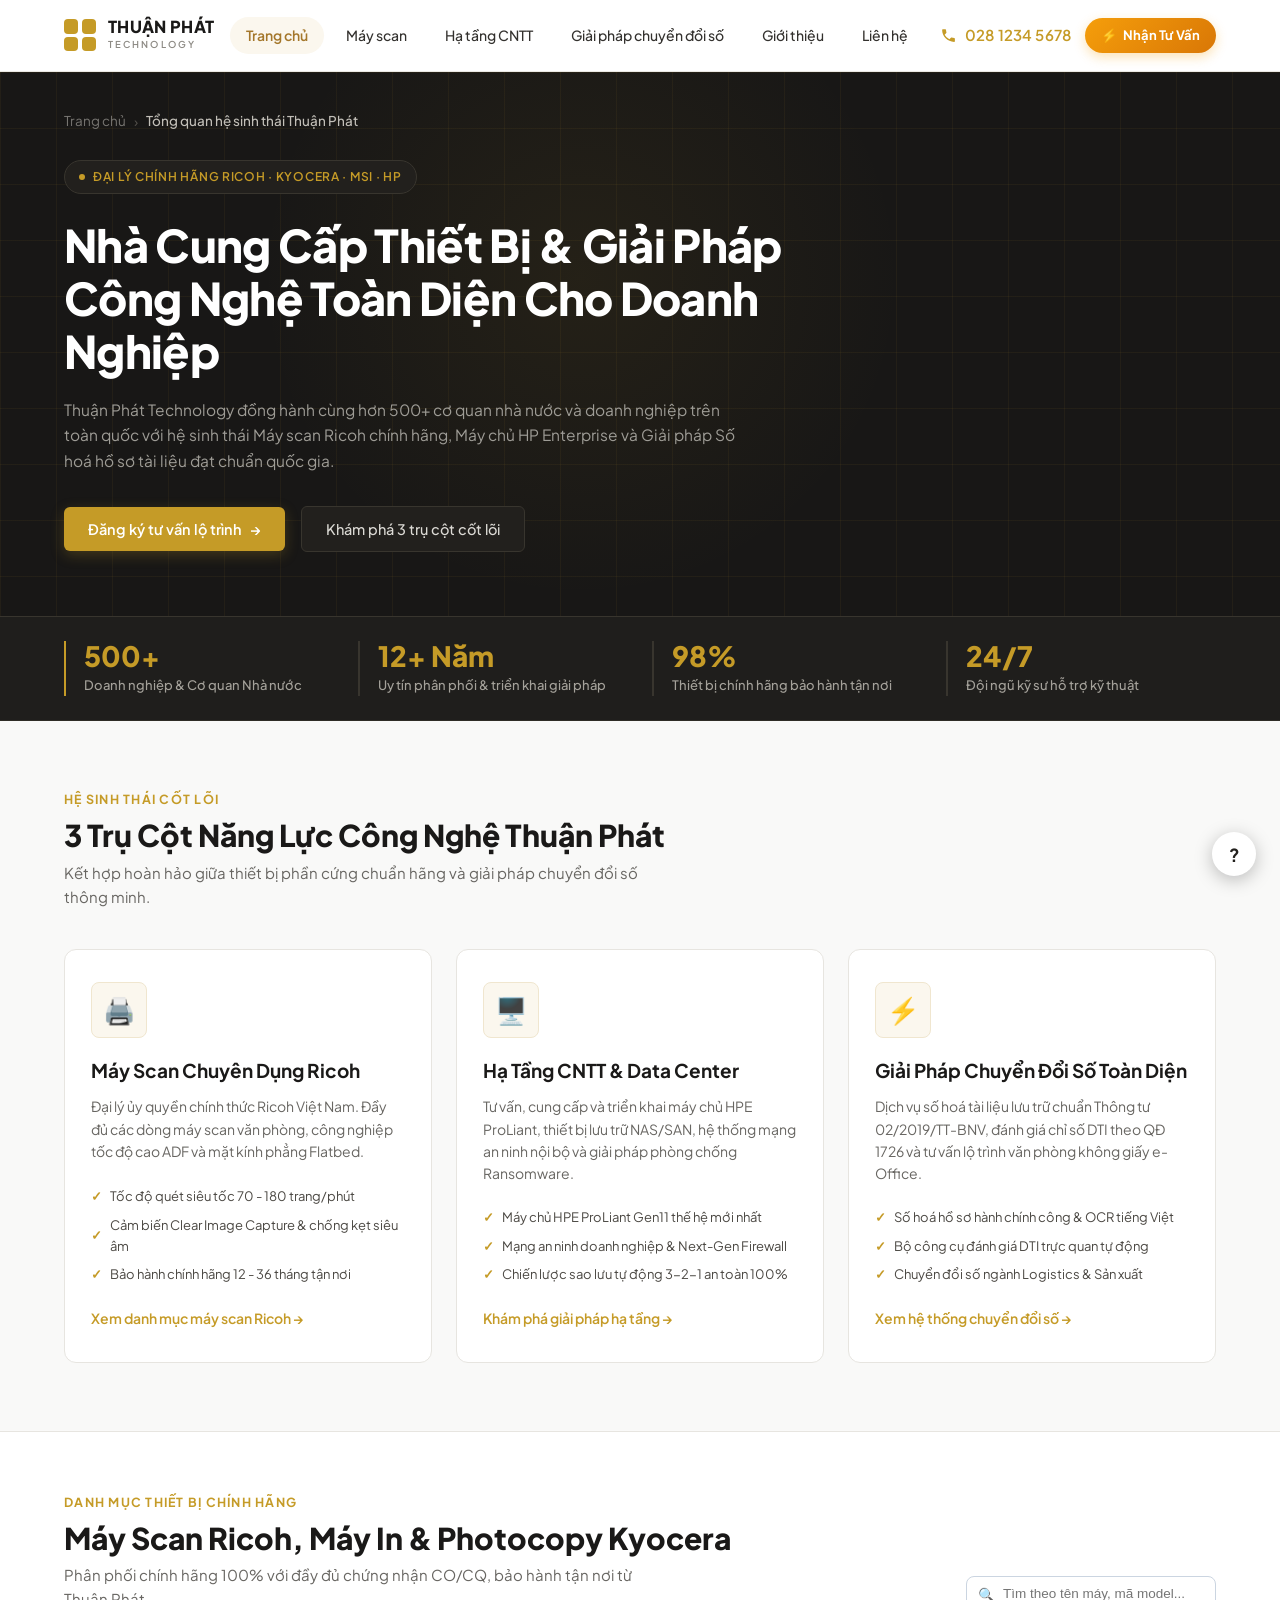
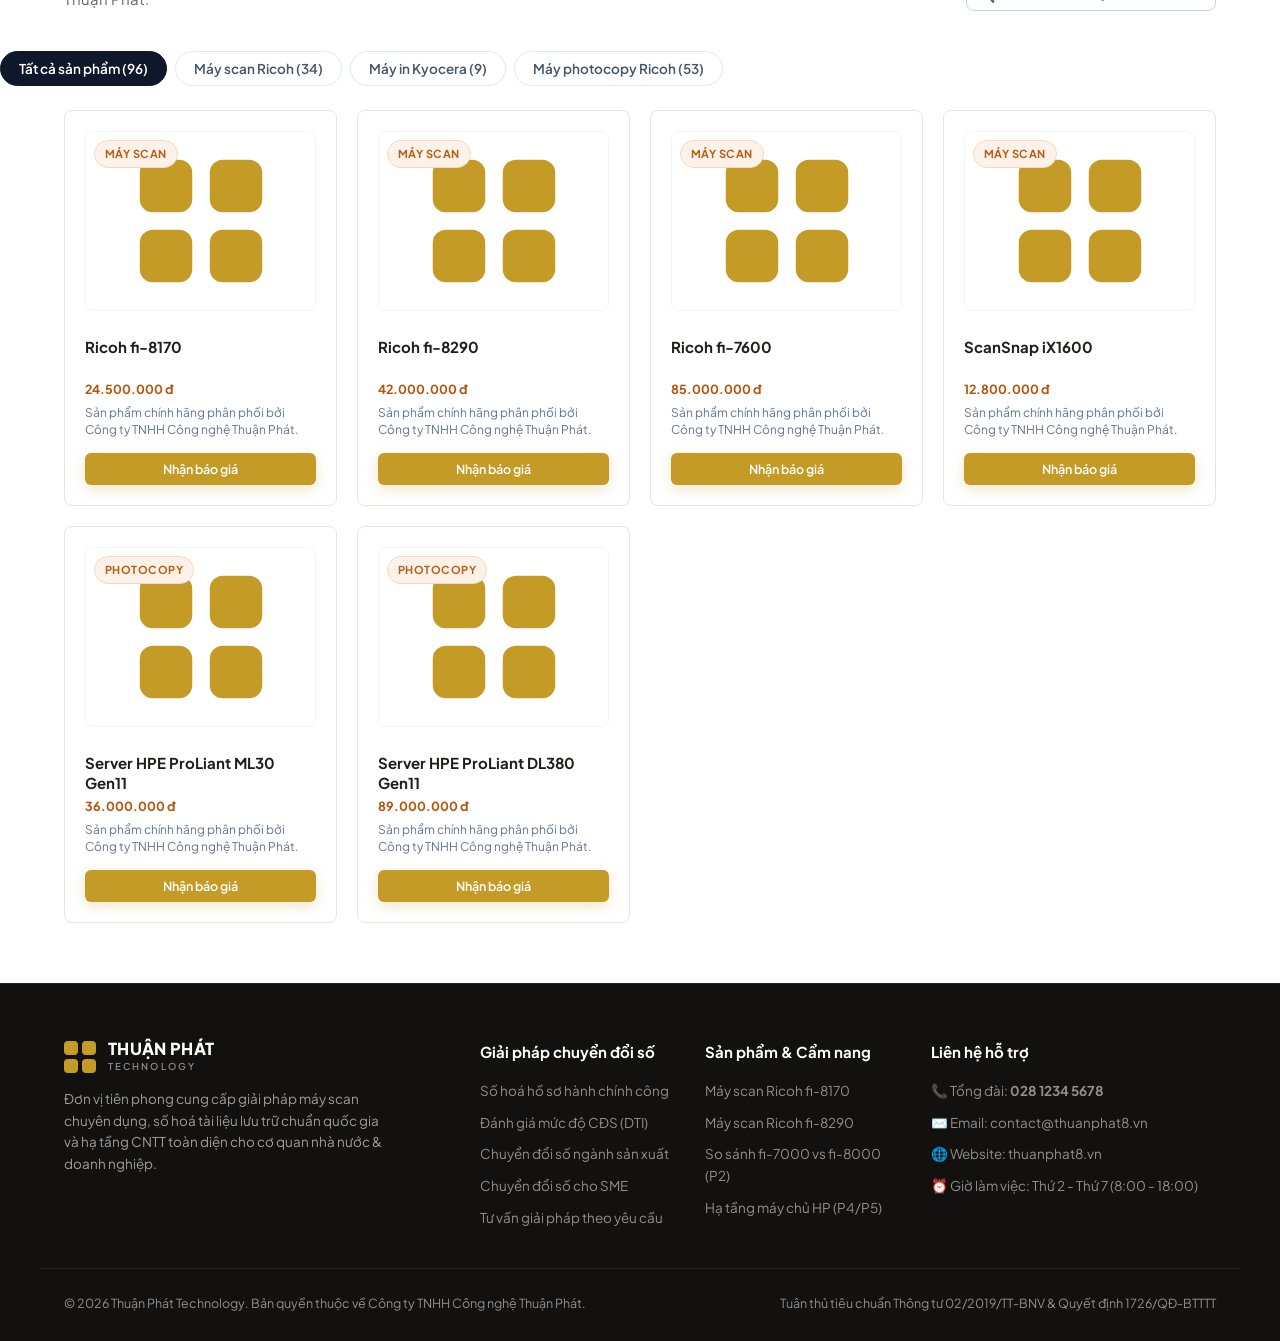
==== commit cba6be37: "Migrate all 96 products from thuanphat8.vn, integrate dynamic catalog with search and filters" ====
--- a/index.html
+++ b/index.html
@@ -212,148 +212,46 @@
       </div>
     </section>
 
-    <!-- Top Scanners Products Grid -->
-    <section class="related-solutions-section">
-      <div class="section-header">
+    <!-- Dynamic Products Catalog Section -->
+    <section class="related-solutions-section" id="san-pham-section">
+      <div class="section-header" style="flex-wrap: wrap; gap: 16px; align-items: flex-end;">
         <div>
-          <div class="section-pretitle">Sản Phẩm Nổi Bật</div>
-          <h2 class="section-title">Máy Scan Ricoh Bán Chạy Nhất</h2>
-          <p class="section-subtitle">Được tin dùng tại các cơ quan nhà nước, ngân hàng và doanh nghiệp hàng đầu.</p>
-        </div>
-        <div>
-          <button class="table-btn table-btn-edit" onclick="switchScreen('screen-may-scan');">Xem tất cả máy scan →</button>
-        </div>
-      </div>
-
-      <div class="products-4col-grid">
-        
-        <!-- Product 1 -->
-        <div class="product-item-card">
-          <div class="product-card-img">
-            <span class="badge-tag badge-popular" style="position: absolute; top: 10px; left: 10px;">Bán chạy</span>
-            <div style="font-size: 38px;">📠</div>
-          </div>
-          <h4 style="font-size: 16px; font-weight: 700; margin-bottom: 4px;">Ricoh fi-8170</h4>
-          <span style="font-size: 12px; color: var(--primary-gold); font-weight: 600; margin-bottom: 8px;">A4 ADF · 70 ppm / 140 ipm</span>
-          <p style="font-size: 12.5px; color: #666; margin-bottom: 14px;">Khay nạp 100 tờ, công suất 10.000 tờ/ngày, cảm biến Clear Image Capture.</p>
-          <button class="btn-primary-gold" style="padding: 8px 12px; font-size: 12.5px; justify-content: center; margin-top: auto;" onclick="openModal('quickConsultModal')">
-            Nhận báo giá
-          </button>
-        </div>
-
-        <!-- Product 2 -->
-        <div class="product-item-card">
-          <div class="product-card-img">
-            <span class="badge-tag badge-new" style="position: absolute; top: 10px; left: 10px;">ADF + Flatbed</span>
-            <div style="font-size: 38px;">🖨️</div>
-          </div>
-          <h4 style="font-size: 16px; font-weight: 700; margin-bottom: 4px;">Ricoh fi-8290</h4>
-          <span style="font-size: 12px; color: var(--primary-gold); font-weight: 600; margin-bottom: 8px;">A4 ADF + Kính phẳng · 90 ppm</span>
-          <p style="font-size: 12.5px; color: #666; margin-bottom: 14px;">Tích hợp mặt kính phẳng quét hộ chiếu, hồ sơ đóng quyển, công suất 13.000 tờ/ngày.</p>
-          <button class="btn-primary-gold" style="padding: 8px 12px; font-size: 12.5px; justify-content: center; margin-top: auto;" onclick="openModal('quickConsultModal')">
-            Nhận báo giá
-          </button>
-        </div>
-
-        <!-- Product 3 -->
-        <div class="product-item-card">
-          <div class="product-card-img">
-            <span class="badge-tag badge-popular" style="position: absolute; top: 10px; left: 10px;">Khổ A3</span>
-            <div style="font-size: 38px;">📑</div>
-          </div>
-          <h4 style="font-size: 16px; font-weight: 700; margin-bottom: 4px;">Ricoh fi-7600</h4>
-          <span style="font-size: 12px; color: var(--primary-gold); font-weight: 600; margin-bottom: 8px;">A3 Công nghiệp · 100 ppm</span>
-          <p style="font-size: 12.5px; color: #666; margin-bottom: 14px;">Khay nạp 300 tờ, công suất 44.000 tờ/ngày, quét tài liệu khổ lớn và bản vẽ kỹ thuật.</p>
-          <button class="btn-primary-gold" style="padding: 8px 12px; font-size: 12.5px; justify-content: center; margin-top: auto;" onclick="openModal('quickConsultModal')">
-            Nhận báo giá
-          </button>
-        </div>
-
-        <!-- Product 4 -->
-        <div class="product-item-card">
-          <div class="product-card-img">
-            <span class="badge-tag badge-free" style="position: absolute; top: 10px; left: 10px;">ScanSnap</span>
-            <div style="font-size: 38px;">📱</div>
-          </div>
-          <h4 style="font-size: 16px; font-weight: 700; margin-bottom: 4px;">ScanSnap iX1600</h4>
-          <span style="font-size: 12px; color: var(--primary-gold); font-weight: 600; margin-bottom: 8px;">Cảm ứng thông minh · 40 ppm</span>
-          <p style="font-size: 12.5px; color: #666; margin-bottom: 14px;">Màn hình cảm ứng LCD 4.3 inch, kết nối WiFi, quét trực tiếp lên Cloud không cần PC.</p>
-          <button class="btn-primary-gold" style="padding: 8px 12px; font-size: 12.5px; justify-content: center; margin-top: auto;" onclick="openModal('quickConsultModal')">
-            Nhận báo giá
-          </button>
-        </div>
-
-      </div>
-    </section>
-
-    <!-- Testimonials Section -->
-    <section class="categories-section" style="background-color: #fbfbf9;">
-      <div class="section-header">
-        <div>
-          <div class="section-pretitle">Uy Tín Được Khẳng Định</div>
-          <h2 class="section-title">Khách Hàng Nói Gì Về Thuận Phát Technology</h2>
-          <p class="section-subtitle">Sự hài lòng của khách hàng là thước đo thành công lớn nhất trong hơn 12 năm qua.</p>
-        </div>
-      </div>
-
-      <div class="testimonials-grid">
-        <div class="testimonial-card">
-          <div class="testimonial-stars">★★★★★</div>
-          <p class="testimonial-text">"Dự án số hóa hồ sơ địa chính của huyện chúng tôi được Thuận Phát triển khai rất chuyên nghiệp, hoàn thành trước tiến độ 15 ngày. Máy scan Ricoh fi-8170 hoạt động rất ổn định, không bị kẹt giấy dù tài liệu cũ."</p>
-          <div class="testimonial-author">
-            <div class="author-avatar">ĐN</div>
-            <div>
-              <strong style="font-size: 13.5px; color: #1a1918; display: block;">Ông Đặng Nam</strong>
-              <span style="font-size: 12px; color: #777;">Phó Chánh Văn Phòng HĐND &amp; UBND Huyện</span>
-            </div>
-          </div>
-        </div>
-
-        <div class="testimonial-card">
-          <div class="testimonial-stars">★★★★★</div>
-          <p class="testimonial-text">"Hệ thống máy chủ HP và giải pháp lưu trữ tập trung do Thuận Phát thiết kế giúp bệnh viện chúng tôi vận hành bệnh án điện tử an toàn, tốc độ tra cứu hồ sơ bệnh nhân nhanh gấp 5 lần so với trước."</p>
-          <div class="testimonial-author">
-            <div class="author-avatar">TH</div>
-            <div>
-              <strong style="font-size: 13.5px; color: #1a1918; display: block;">Bác sĩ Trần Hùng</strong>
-              <span style="font-size: 12px; color: #777;">Trưởng Phòng CNTT Bệnh Viện Đa Khoa</span>
-            </div>
-          </div>
-        </div>
-
-        <div class="testimonial-card">
-          <div class="testimonial-stars">★★★★★</div>
-          <p class="testimonial-text">"Là công ty vận tải và kho bãi lớn, giải pháp số hóa chứng từ vận đơn của Thuận Phát giúp chúng tôi cắt giảm được 80% chi phí in ấn và nhân sự đối soát hồ sơ hải quan mỗi ngày."</p>
-          <div class="testimonial-author">
-            <div class="author-avatar">LP</div>
-            <div>
-              <strong style="font-size: 13.5px; color: #1a1918; display: block;">Bà Lê Phương</strong>
-              <span style="font-size: 12px; color: #777;">Giám Đốc Vận Hành Logistics Corp</span>
-            </div>
-          </div>
-        </div>
-      </div>
-    </section>
-
-    <!-- Dark CTA Section -->
-    <section class="dark-cta-section">
-      <div class="dark-cta-container">
-        <div class="dark-cta-text">
-          <h2>Bắt đầu nâng tầm chuyển đổi số cho tổ chức của bạn</h2>
-          <p>Liên hệ ngay với Thuận Phát để nhận báo giá máy scan Ricoh, khảo sát hạ tầng CNTT và tư vấn lộ trình số hóa miễn phí.</p>
-        </div>
-        <div>
-          <button class="btn-primary-gold" onclick="openModal('quickConsultModal')">
-            <span>Đăng ký tư vấn lộ trình</span>
-            <span>→</span>
-          </button>
-        </div>
-      </div>
-    </section>
-
-  </div>
-
-  <!-- ============================================================
+          <div class="section-pretitle">Danh Mục Thiết Bị Chính Hãng</div>
+          <h2 class="section-title">Máy Scan Ricoh, Máy In & Photocopy Kyocera</h2>
+          <p class="section-subtitle">Phân phối chính hãng 100% với đầy đủ chứng nhận CO/CQ, bảo hành tận nơi từ Thuận Phát.</p>
+        </div>
+        <div style="display: flex; gap: 10px; align-items: center; flex-wrap: wrap;">
+          <div style="position: relative;">
+            <input type="text" id="productSearchInput" placeholder="Tìm theo tên máy, mã model..." 
+                   style="padding: 9px 14px 9px 36px; border-radius: 8px; border: 1px solid #cbd5e1; font-size: 13.5px; width: 250px; outline: none;"
+                   oninput="handleProductSearch(this.value)">
+            <span style="position: absolute; left: 12px; top: 50%; transform: translateY(-50%); color: #94a3b8; font-size: 14px;">🔍</span>
+          </div>
+        </div>
+      </div>
+
+      <!-- Filter tabs -->
+      <div class="product-tabs" style="display: flex; gap: 8px; flex-wrap: wrap; margin-bottom: 24px;">
+        <button class="filter-tab-btn active" onclick="filterProducts('all', this)">Tất cả sản phẩm (96)</button>
+        <button class="filter-tab-btn" onclick="filterProducts('may-scan', this)">Máy scan Ricoh (34)</button>
+        <button class="filter-tab-btn" onclick="filterProducts('may-in-kyocera', this)">Máy in Kyocera (9)</button>
+        <button class="filter-tab-btn" onclick="filterProducts('may-photocopy-ricoh', this)">Máy photocopy Ricoh (53)</button>
+      </div>
+
+      <!-- Dynamic Grid Container -->
+      <div class="products-4col-grid" id="dynamicProductsGrid">
+        <!-- Rendered via JS -->
+      </div>
+
+      <!-- Pagination / Load more -->
+      <div style="text-align: center; margin-top: 28px;" id="loadMoreProductsContainer">
+        <button class="btn-secondary-dark" style="padding: 10px 24px; font-weight: 600; cursor: pointer;" onclick="loadMoreProducts()">
+          Xem thêm sản phẩm khác ↓
+        </button>
+      </div>
+    </section>
+    
+    <!-- ============================================================
        SCREEN: MÁY SCAN RICOH CHUYÊN DỤNG (/may-scan/)
   ============================================================ -->
   <div id="screen-may-scan" class="screen-container">
--- a/css/style.css
+++ b/css/style.css
@@ -2156,3 +2156,25 @@
 }
 
 
+
+/* Dynamic Product Filter Tabs */
+.filter-tab-btn {
+  padding: 8px 18px;
+  border-radius: 20px;
+  border: 1px solid #e2e8f0;
+  background: #ffffff;
+  color: #475569;
+  font-size: 13.5px;
+  font-weight: 600;
+  cursor: pointer;
+  transition: all 0.2s ease;
+}
+.filter-tab-btn:hover {
+  border-color: var(--primary-gold, #c29b38);
+  color: var(--primary-gold, #c29b38);
+}
+.filter-tab-btn.active {
+  background: #0f172a;
+  color: #ffffff;
+  border-color: #0f172a;
+}
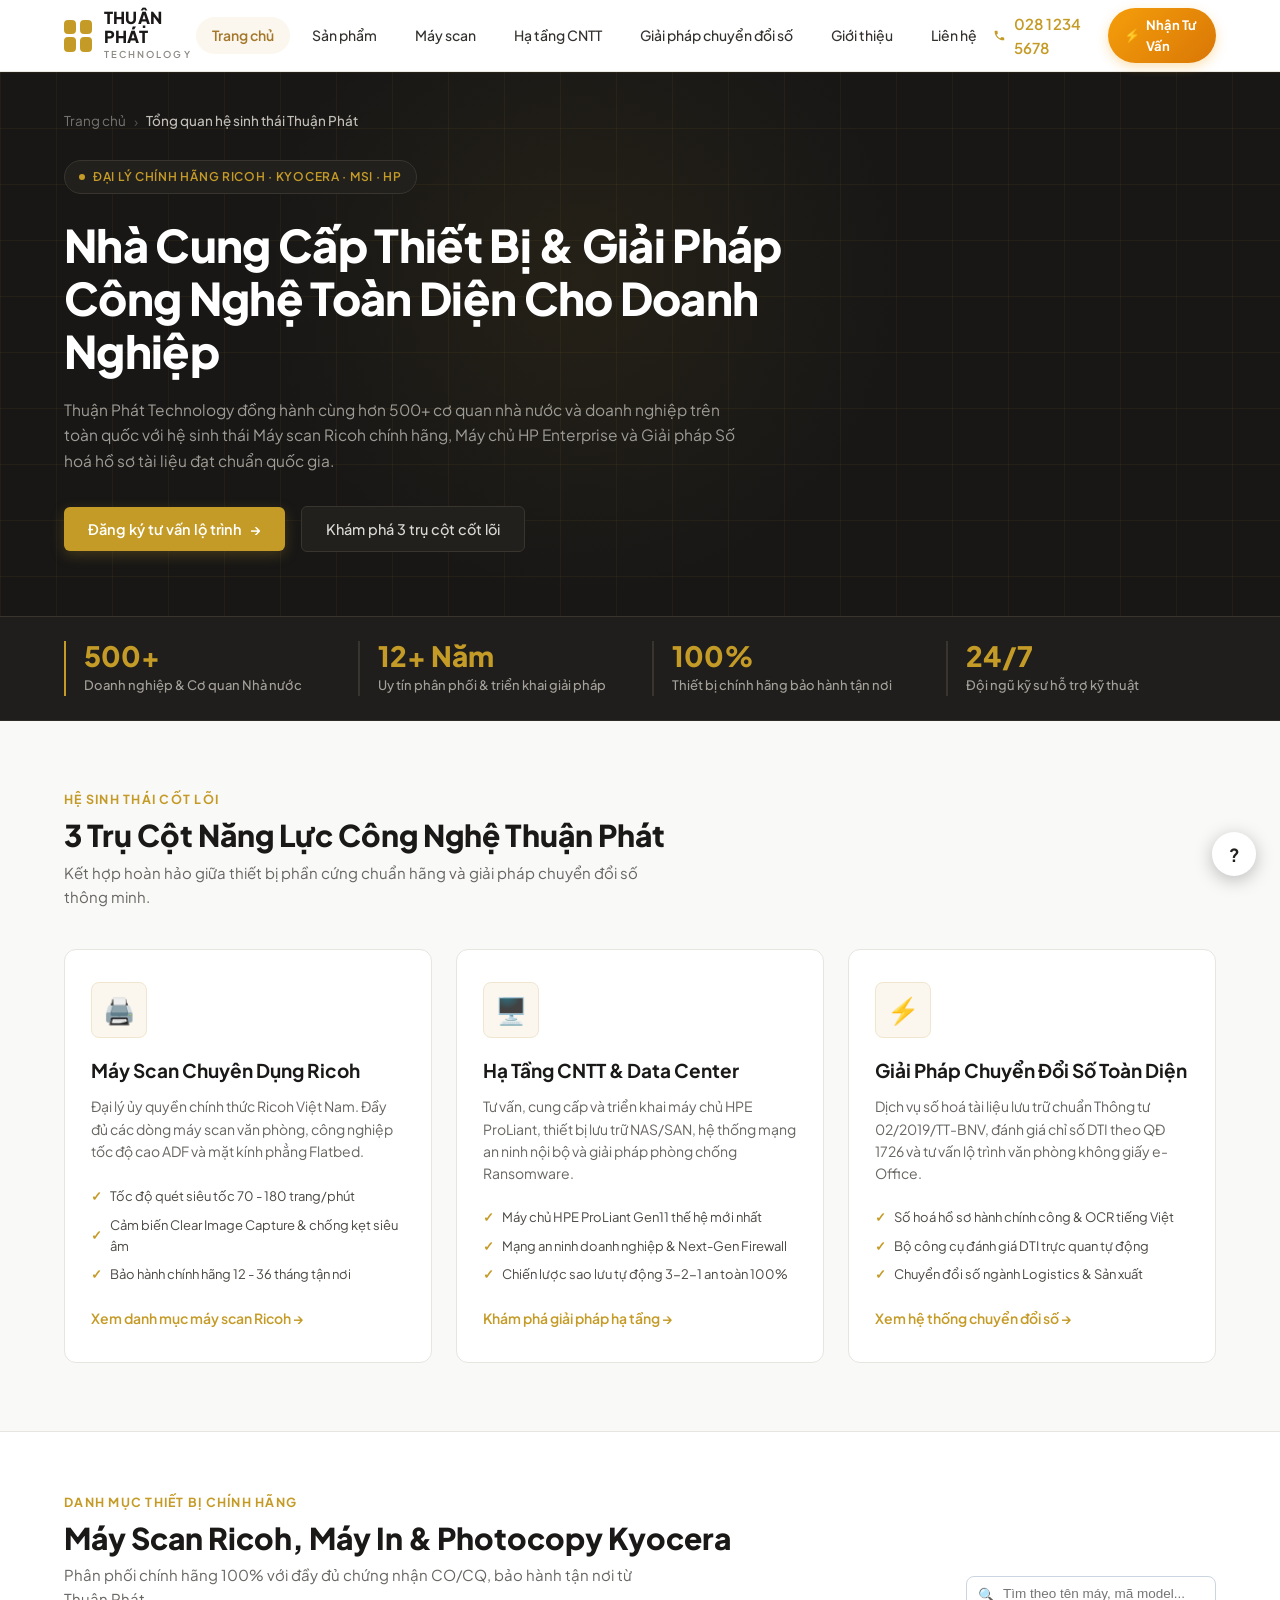
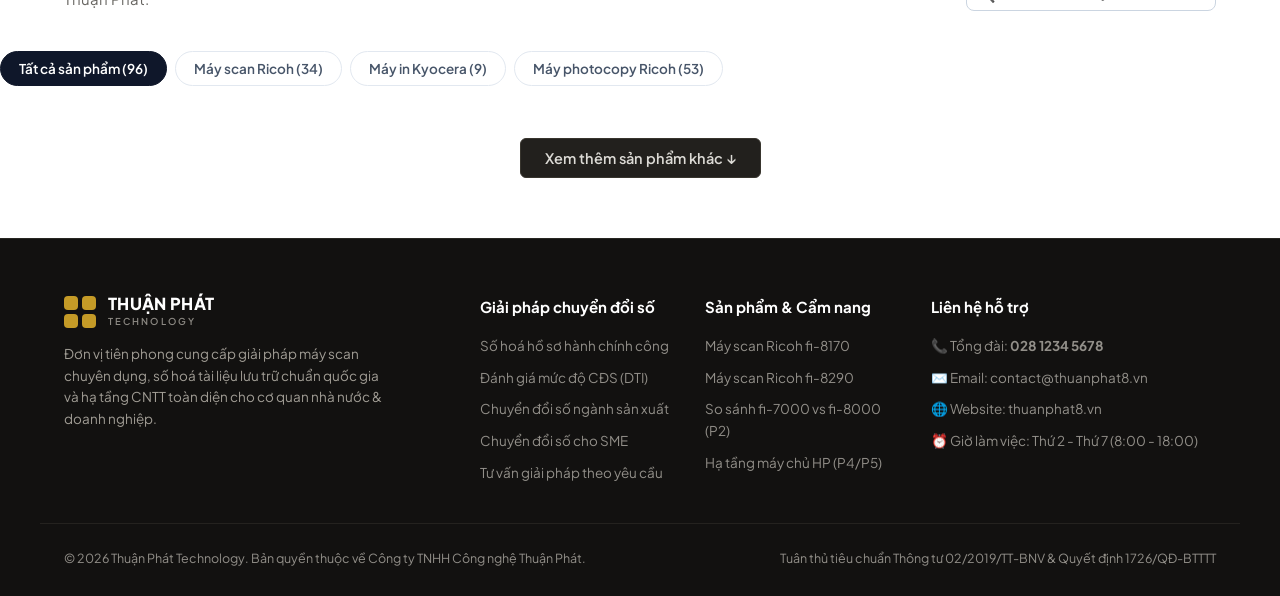
==== commit 5923395b: "Add San Pham tab to Navbar and fix URL hash navigation routing" ====
--- a/index.html
+++ b/index.html
@@ -60,6 +60,7 @@
       <!-- Desktop Navigation Links (All 6 Primary Sections) -->
       <nav class="main-nav" id="mainNav">
         <a href="#trang-chu" class="nav-link active-pill" id="nav-home" onclick="switchScreen('screen-home'); return false;">Trang chủ</a>
+        <a href="#san-pham" class="nav-link" id="nav-products" onclick="switchScreen('screen-home'); setTimeout(() => { const el = document.getElementById('san-pham-section'); if (el) el.scrollIntoView({behavior: 'smooth'}); }, 100); return false;">Sản phẩm</a>
         <a href="#may-scan" class="nav-link" id="nav-scan" onclick="switchScreen('screen-may-scan'); return false;">Máy scan</a>
         <a href="#ha-tang-cntt" class="nav-link" id="nav-infra" onclick="switchScreen('screen-ha-tang'); return false;">Hạ tầng CNTT</a>
         <a href="#giai-phap-chuyen-doi-so" class="nav-link" id="nav-cds" onclick="switchScreen('screen1'); return false;">Giải pháp chuyển đổi số</a>
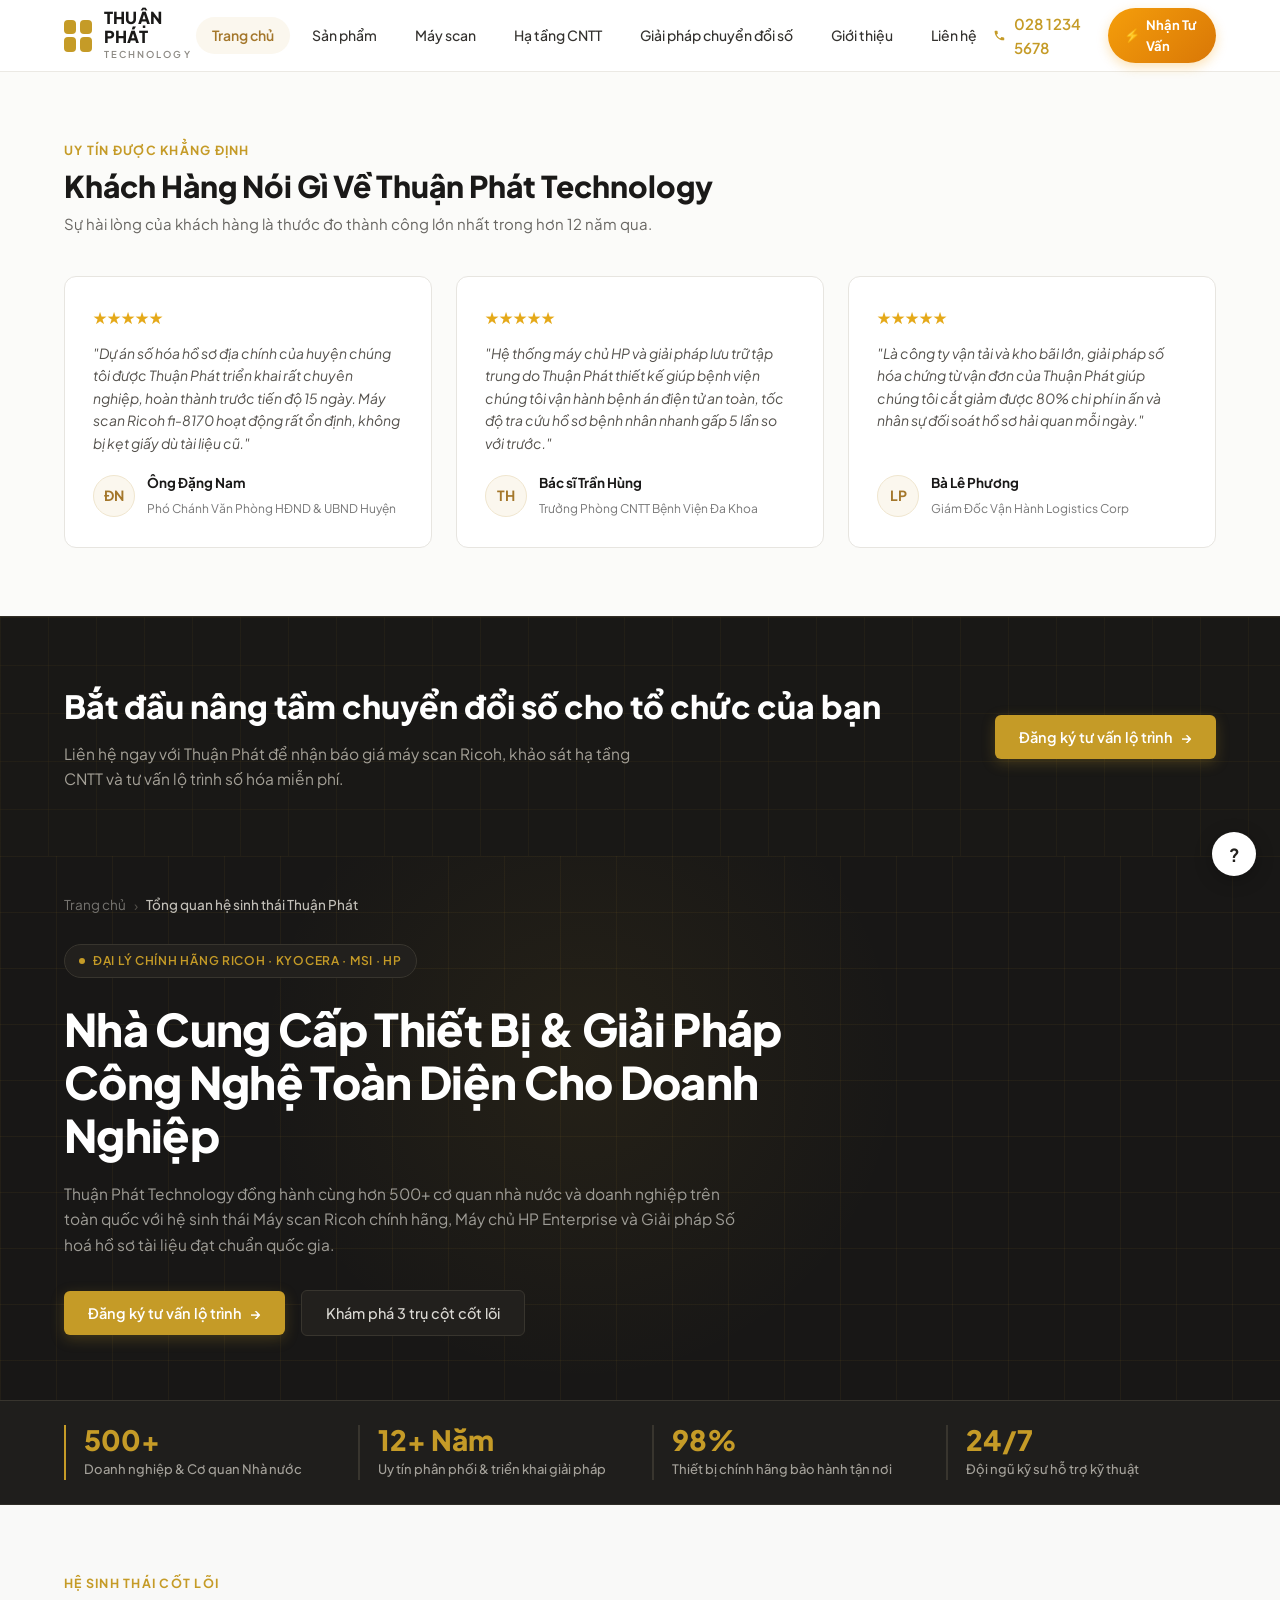
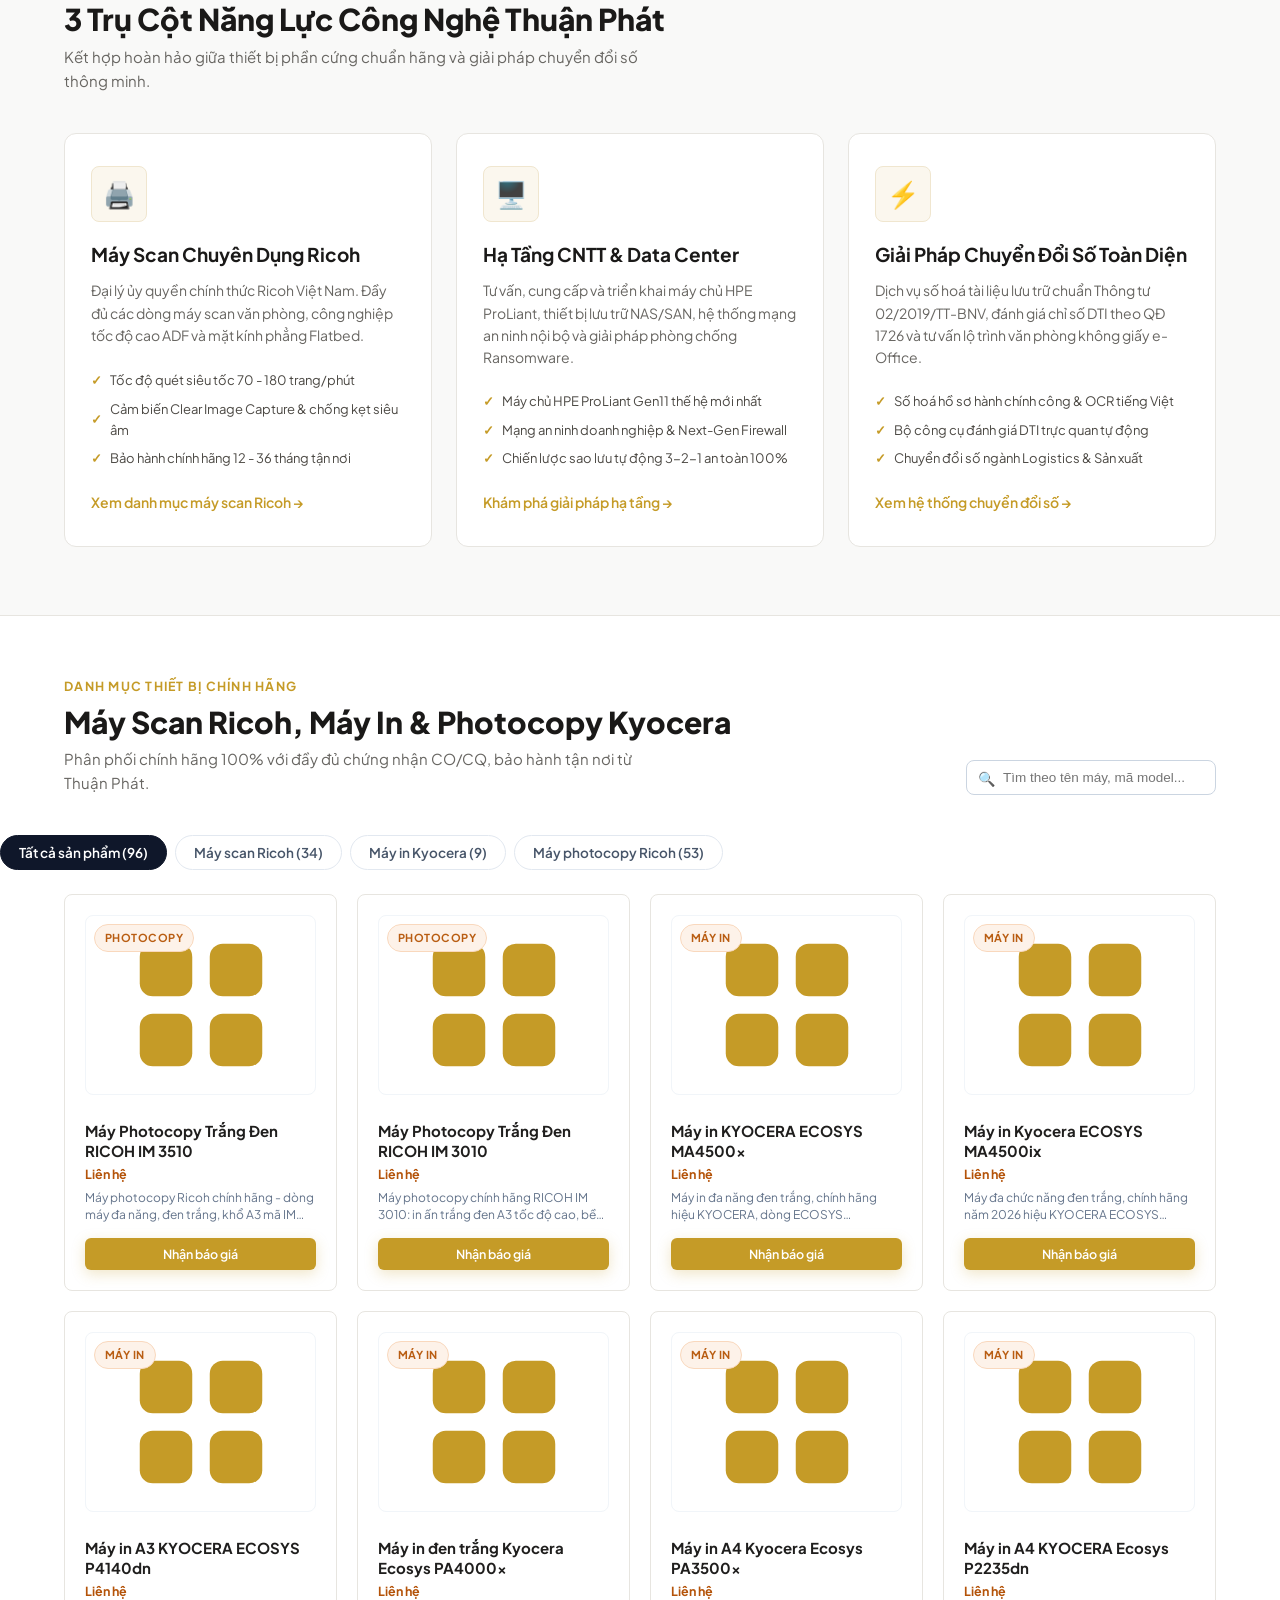
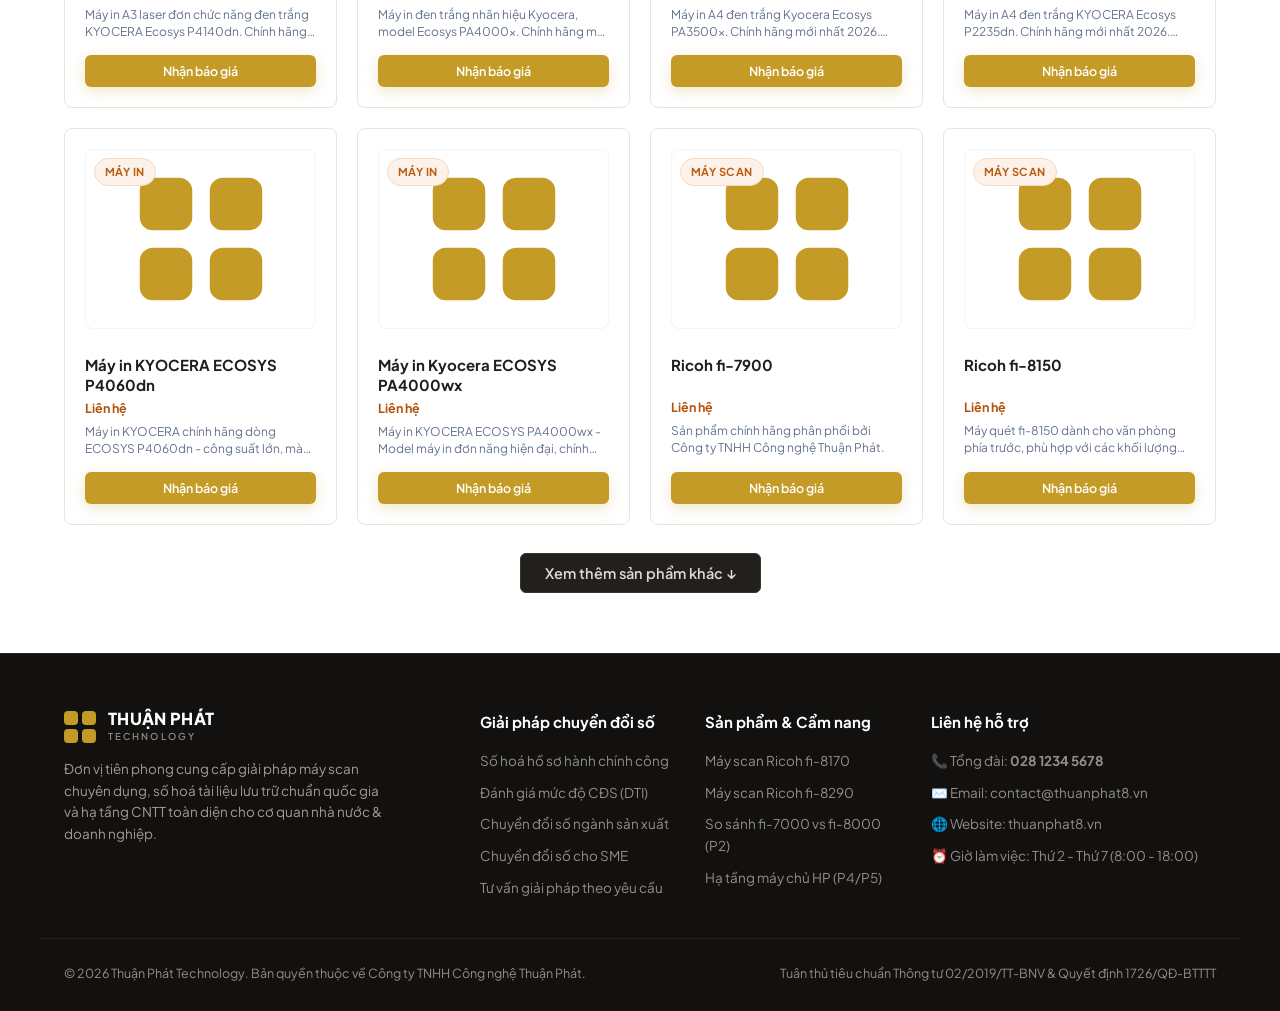
==== commit 90796a55: "Fix screen-home container closing tag so all navigation screens work, enhance contact form with auto" ====
--- a/index.html
+++ b/index.html
@@ -93,6 +93,73 @@
 
     </div>
   </header>
+
+      <!-- Testimonials Section -->
+    <section class="categories-section" style="background-color: #fbfbf9;">
+      <div class="section-header">
+        <div>
+          <div class="section-pretitle">Uy Tín Được Khẳng Định</div>
+          <h2 class="section-title">Khách Hàng Nói Gì Về Thuận Phát Technology</h2>
+          <p class="section-subtitle">Sự hài lòng của khách hàng là thước đo thành công lớn nhất trong hơn 12 năm qua.</p>
+        </div>
+      </div>
+
+      <div class="testimonials-grid">
+        <div class="testimonial-card">
+          <div class="testimonial-stars">★★★★★</div>
+          <p class="testimonial-text">"Dự án số hóa hồ sơ địa chính của huyện chúng tôi được Thuận Phát triển khai rất chuyên nghiệp, hoàn thành trước tiến độ 15 ngày. Máy scan Ricoh fi-8170 hoạt động rất ổn định, không bị kẹt giấy dù tài liệu cũ."</p>
+          <div class="testimonial-author">
+            <div class="author-avatar">ĐN</div>
+            <div>
+              <strong style="font-size: 13.5px; color: #1a1918; display: block;">Ông Đặng Nam</strong>
+              <span style="font-size: 12px; color: #777;">Phó Chánh Văn Phòng HĐND &amp; UBND Huyện</span>
+            </div>
+          </div>
+        </div>
+
+        <div class="testimonial-card">
+          <div class="testimonial-stars">★★★★★</div>
+          <p class="testimonial-text">"Hệ thống máy chủ HP và giải pháp lưu trữ tập trung do Thuận Phát thiết kế giúp bệnh viện chúng tôi vận hành bệnh án điện tử an toàn, tốc độ tra cứu hồ sơ bệnh nhân nhanh gấp 5 lần so với trước."</p>
+          <div class="testimonial-author">
+            <div class="author-avatar">TH</div>
+            <div>
+              <strong style="font-size: 13.5px; color: #1a1918; display: block;">Bác sĩ Trần Hùng</strong>
+              <span style="font-size: 12px; color: #777;">Trưởng Phòng CNTT Bệnh Viện Đa Khoa</span>
+            </div>
+          </div>
+        </div>
+
+        <div class="testimonial-card">
+          <div class="testimonial-stars">★★★★★</div>
+          <p class="testimonial-text">"Là công ty vận tải và kho bãi lớn, giải pháp số hóa chứng từ vận đơn của Thuận Phát giúp chúng tôi cắt giảm được 80% chi phí in ấn và nhân sự đối soát hồ sơ hải quan mỗi ngày."</p>
+          <div class="testimonial-author">
+            <div class="author-avatar">LP</div>
+            <div>
+              <strong style="font-size: 13.5px; color: #1a1918; display: block;">Bà Lê Phương</strong>
+              <span style="font-size: 12px; color: #777;">Giám Đốc Vận Hành Logistics Corp</span>
+            </div>
+          </div>
+        </div>
+      </div>
+    </section>
+
+    <!-- Dark CTA Section -->
+    <section class="dark-cta-section">
+      <div class="dark-cta-container">
+        <div class="dark-cta-text">
+          <h2>Bắt đầu nâng tầm chuyển đổi số cho tổ chức của bạn</h2>
+          <p>Liên hệ ngay với Thuận Phát để nhận báo giá máy scan Ricoh, khảo sát hạ tầng CNTT và tư vấn lộ trình số hóa miễn phí.</p>
+        </div>
+        <div>
+          <button class="btn-primary-gold" onclick="openModal('quickConsultModal')">
+            <span>Đăng ký tư vấn lộ trình</span>
+            <span>→</span>
+          </button>
+        </div>
+      </div>
+    </section>
+
+  </div>
 
   <!-- ============================================================
        SCREEN: TRANG CHỦ CHÍNH THỨC (thuanphat8.vn/)
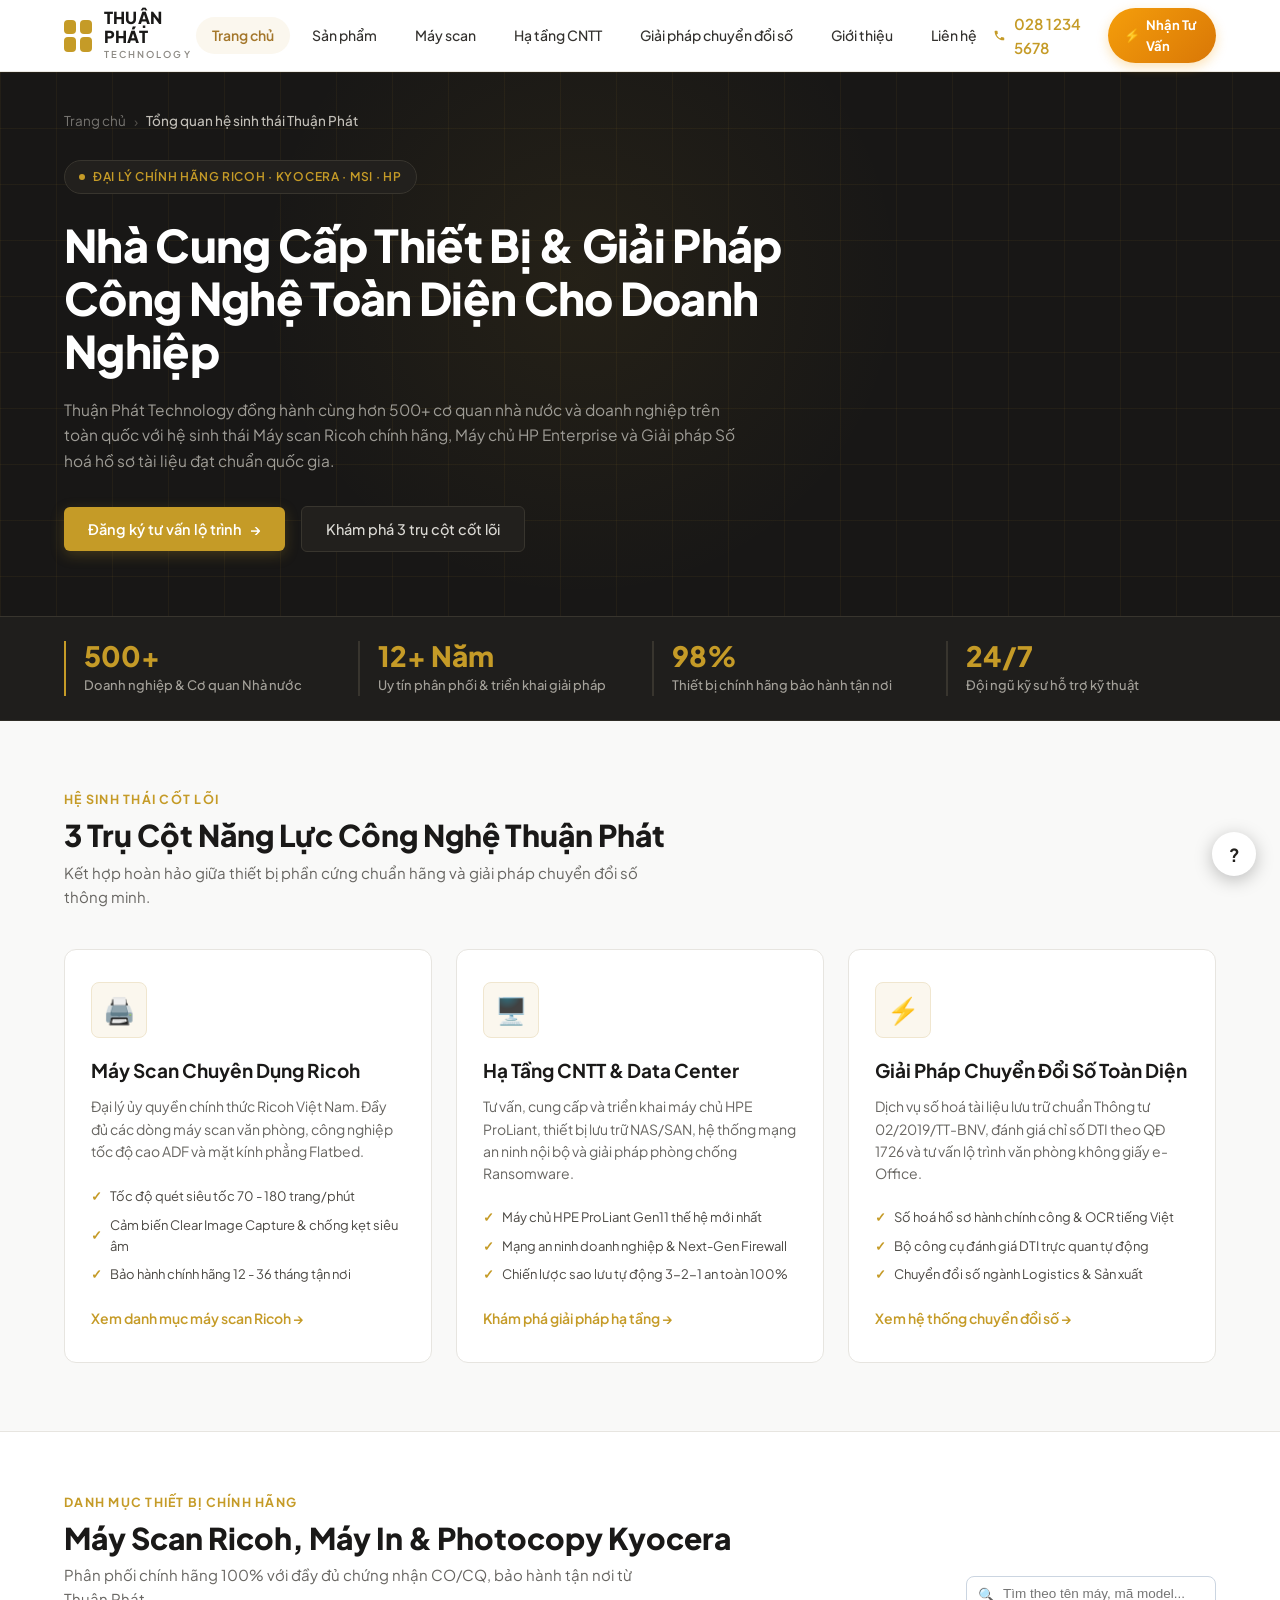
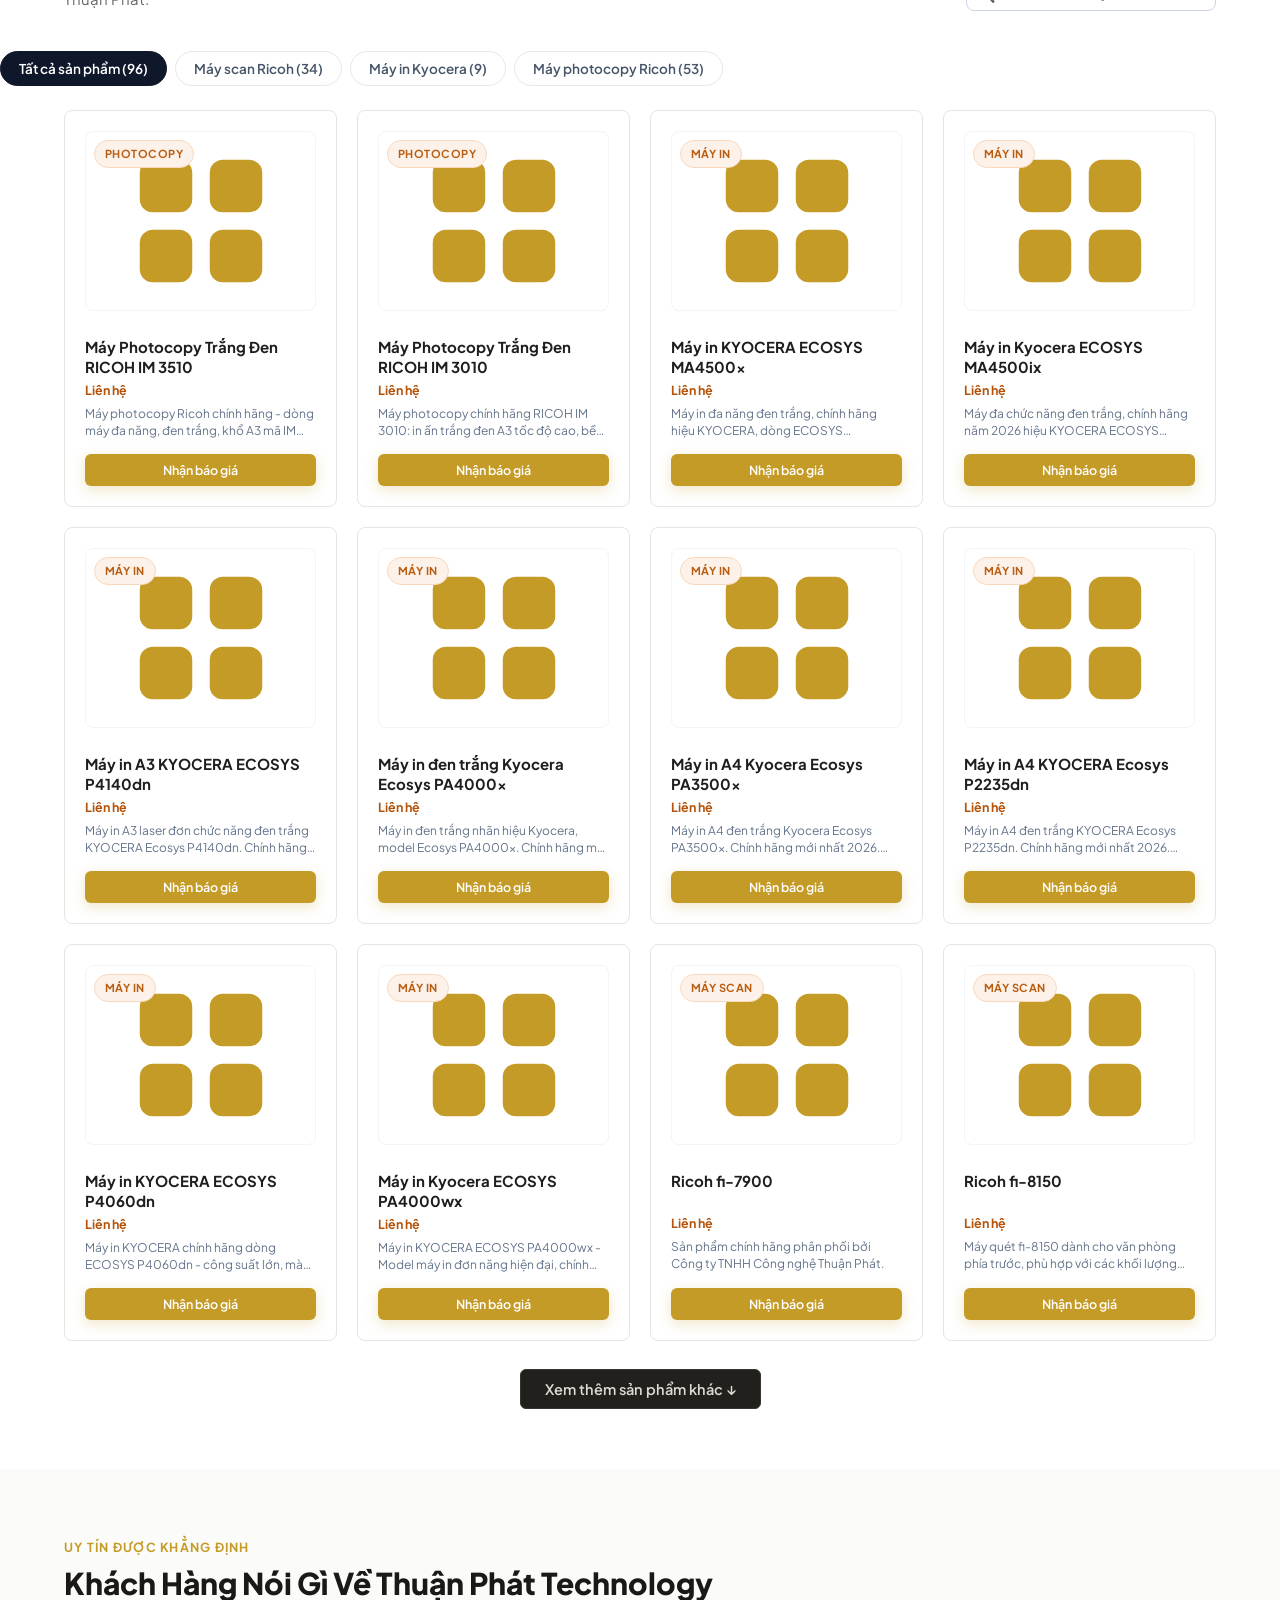
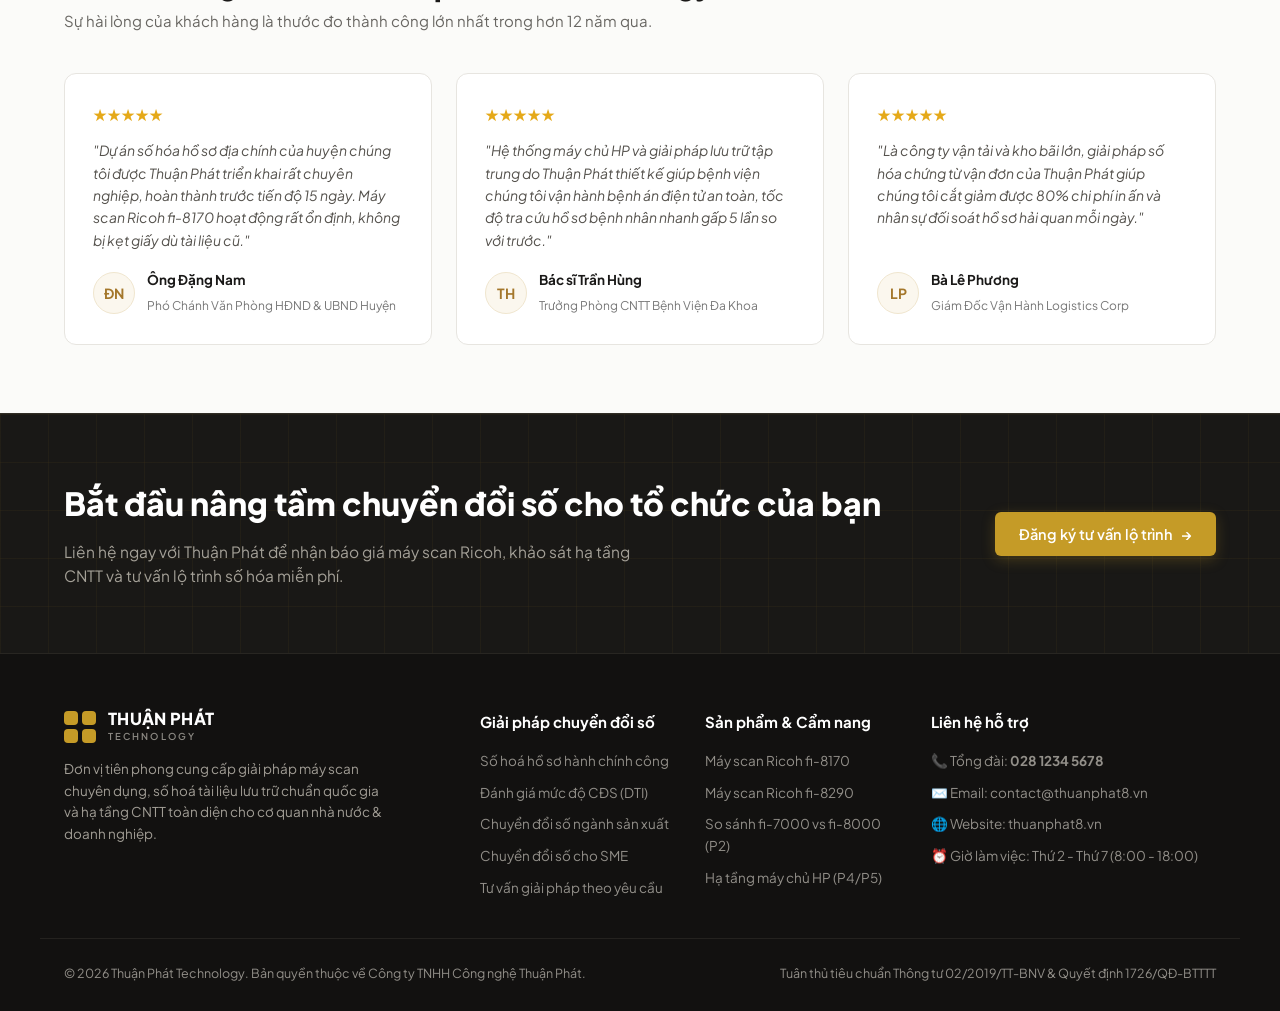
==== commit 10fba17b: "Restore perfect normal section order on homepage and all screens" ====
--- a/index.html
+++ b/index.html
@@ -94,73 +94,6 @@
     </div>
   </header>
 
-      <!-- Testimonials Section -->
-    <section class="categories-section" style="background-color: #fbfbf9;">
-      <div class="section-header">
-        <div>
-          <div class="section-pretitle">Uy Tín Được Khẳng Định</div>
-          <h2 class="section-title">Khách Hàng Nói Gì Về Thuận Phát Technology</h2>
-          <p class="section-subtitle">Sự hài lòng của khách hàng là thước đo thành công lớn nhất trong hơn 12 năm qua.</p>
-        </div>
-      </div>
-
-      <div class="testimonials-grid">
-        <div class="testimonial-card">
-          <div class="testimonial-stars">★★★★★</div>
-          <p class="testimonial-text">"Dự án số hóa hồ sơ địa chính của huyện chúng tôi được Thuận Phát triển khai rất chuyên nghiệp, hoàn thành trước tiến độ 15 ngày. Máy scan Ricoh fi-8170 hoạt động rất ổn định, không bị kẹt giấy dù tài liệu cũ."</p>
-          <div class="testimonial-author">
-            <div class="author-avatar">ĐN</div>
-            <div>
-              <strong style="font-size: 13.5px; color: #1a1918; display: block;">Ông Đặng Nam</strong>
-              <span style="font-size: 12px; color: #777;">Phó Chánh Văn Phòng HĐND &amp; UBND Huyện</span>
-            </div>
-          </div>
-        </div>
-
-        <div class="testimonial-card">
-          <div class="testimonial-stars">★★★★★</div>
-          <p class="testimonial-text">"Hệ thống máy chủ HP và giải pháp lưu trữ tập trung do Thuận Phát thiết kế giúp bệnh viện chúng tôi vận hành bệnh án điện tử an toàn, tốc độ tra cứu hồ sơ bệnh nhân nhanh gấp 5 lần so với trước."</p>
-          <div class="testimonial-author">
-            <div class="author-avatar">TH</div>
-            <div>
-              <strong style="font-size: 13.5px; color: #1a1918; display: block;">Bác sĩ Trần Hùng</strong>
-              <span style="font-size: 12px; color: #777;">Trưởng Phòng CNTT Bệnh Viện Đa Khoa</span>
-            </div>
-          </div>
-        </div>
-
-        <div class="testimonial-card">
-          <div class="testimonial-stars">★★★★★</div>
-          <p class="testimonial-text">"Là công ty vận tải và kho bãi lớn, giải pháp số hóa chứng từ vận đơn của Thuận Phát giúp chúng tôi cắt giảm được 80% chi phí in ấn và nhân sự đối soát hồ sơ hải quan mỗi ngày."</p>
-          <div class="testimonial-author">
-            <div class="author-avatar">LP</div>
-            <div>
-              <strong style="font-size: 13.5px; color: #1a1918; display: block;">Bà Lê Phương</strong>
-              <span style="font-size: 12px; color: #777;">Giám Đốc Vận Hành Logistics Corp</span>
-            </div>
-          </div>
-        </div>
-      </div>
-    </section>
-
-    <!-- Dark CTA Section -->
-    <section class="dark-cta-section">
-      <div class="dark-cta-container">
-        <div class="dark-cta-text">
-          <h2>Bắt đầu nâng tầm chuyển đổi số cho tổ chức của bạn</h2>
-          <p>Liên hệ ngay với Thuận Phát để nhận báo giá máy scan Ricoh, khảo sát hạ tầng CNTT và tư vấn lộ trình số hóa miễn phí.</p>
-        </div>
-        <div>
-          <button class="btn-primary-gold" onclick="openModal('quickConsultModal')">
-            <span>Đăng ký tư vấn lộ trình</span>
-            <span>→</span>
-          </button>
-        </div>
-      </div>
-    </section>
-
-  </div>
-
   <!-- ============================================================
        SCREEN: TRANG CHỦ CHÍNH THỨC (thuanphat8.vn/)
   ============================================================ -->
@@ -318,8 +251,75 @@
         </button>
       </div>
     </section>
-    
-    <!-- ============================================================
+
+    <!-- Testimonials Section -->
+    <section class="categories-section" style="background-color: #fbfbf9;">
+      <div class="section-header">
+        <div>
+          <div class="section-pretitle">Uy Tín Được Khẳng Định</div>
+          <h2 class="section-title">Khách Hàng Nói Gì Về Thuận Phát Technology</h2>
+          <p class="section-subtitle">Sự hài lòng của khách hàng là thước đo thành công lớn nhất trong hơn 12 năm qua.</p>
+        </div>
+      </div>
+
+      <div class="testimonials-grid">
+        <div class="testimonial-card">
+          <div class="testimonial-stars">★★★★★</div>
+          <p class="testimonial-text">"Dự án số hóa hồ sơ địa chính của huyện chúng tôi được Thuận Phát triển khai rất chuyên nghiệp, hoàn thành trước tiến độ 15 ngày. Máy scan Ricoh fi-8170 hoạt động rất ổn định, không bị kẹt giấy dù tài liệu cũ."</p>
+          <div class="testimonial-author">
+            <div class="author-avatar">ĐN</div>
+            <div>
+              <strong style="font-size: 13.5px; color: #1a1918; display: block;">Ông Đặng Nam</strong>
+              <span style="font-size: 12px; color: #777;">Phó Chánh Văn Phòng HĐND &amp; UBND Huyện</span>
+            </div>
+          </div>
+        </div>
+
+        <div class="testimonial-card">
+          <div class="testimonial-stars">★★★★★</div>
+          <p class="testimonial-text">"Hệ thống máy chủ HP và giải pháp lưu trữ tập trung do Thuận Phát thiết kế giúp bệnh viện chúng tôi vận hành bệnh án điện tử an toàn, tốc độ tra cứu hồ sơ bệnh nhân nhanh gấp 5 lần so với trước."</p>
+          <div class="testimonial-author">
+            <div class="author-avatar">TH</div>
+            <div>
+              <strong style="font-size: 13.5px; color: #1a1918; display: block;">Bác sĩ Trần Hùng</strong>
+              <span style="font-size: 12px; color: #777;">Trưởng Phòng CNTT Bệnh Viện Đa Khoa</span>
+            </div>
+          </div>
+        </div>
+
+        <div class="testimonial-card">
+          <div class="testimonial-stars">★★★★★</div>
+          <p class="testimonial-text">"Là công ty vận tải và kho bãi lớn, giải pháp số hóa chứng từ vận đơn của Thuận Phát giúp chúng tôi cắt giảm được 80% chi phí in ấn và nhân sự đối soát hồ sơ hải quan mỗi ngày."</p>
+          <div class="testimonial-author">
+            <div class="author-avatar">LP</div>
+            <div>
+              <strong style="font-size: 13.5px; color: #1a1918; display: block;">Bà Lê Phương</strong>
+              <span style="font-size: 12px; color: #777;">Giám Đốc Vận Hành Logistics Corp</span>
+            </div>
+          </div>
+        </div>
+      </div>
+    </section>
+
+    <!-- Dark CTA Section -->
+    <section class="dark-cta-section">
+      <div class="dark-cta-container">
+        <div class="dark-cta-text">
+          <h2>Bắt đầu nâng tầm chuyển đổi số cho tổ chức của bạn</h2>
+          <p>Liên hệ ngay với Thuận Phát để nhận báo giá máy scan Ricoh, khảo sát hạ tầng CNTT và tư vấn lộ trình số hóa miễn phí.</p>
+        </div>
+        <div>
+          <button class="btn-primary-gold" onclick="openModal('quickConsultModal')">
+            <span>Đăng ký tư vấn lộ trình</span>
+            <span>→</span>
+          </button>
+        </div>
+      </div>
+    </section>
+
+  </div>
+
+  <!-- ============================================================
        SCREEN: MÁY SCAN RICOH CHUYÊN DỤNG (/may-scan/)
   ============================================================ -->
   <div id="screen-may-scan" class="screen-container">
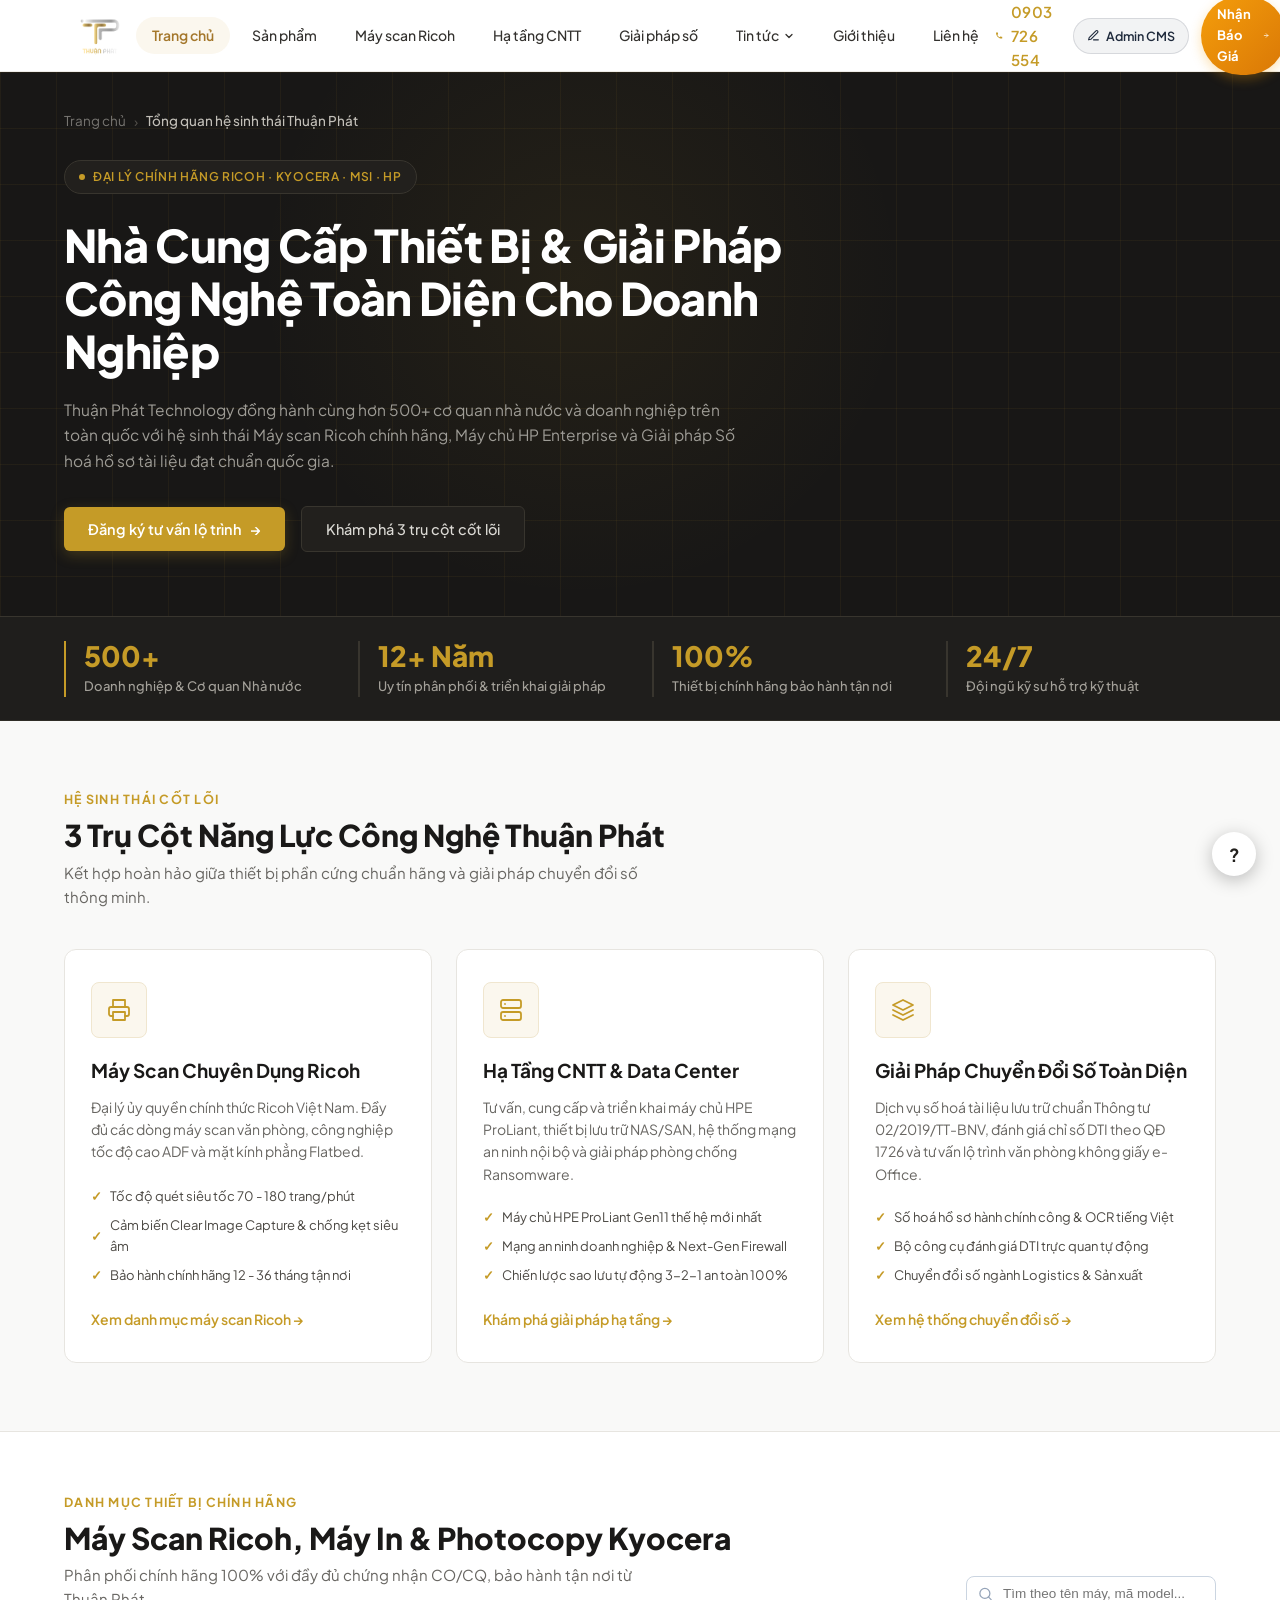
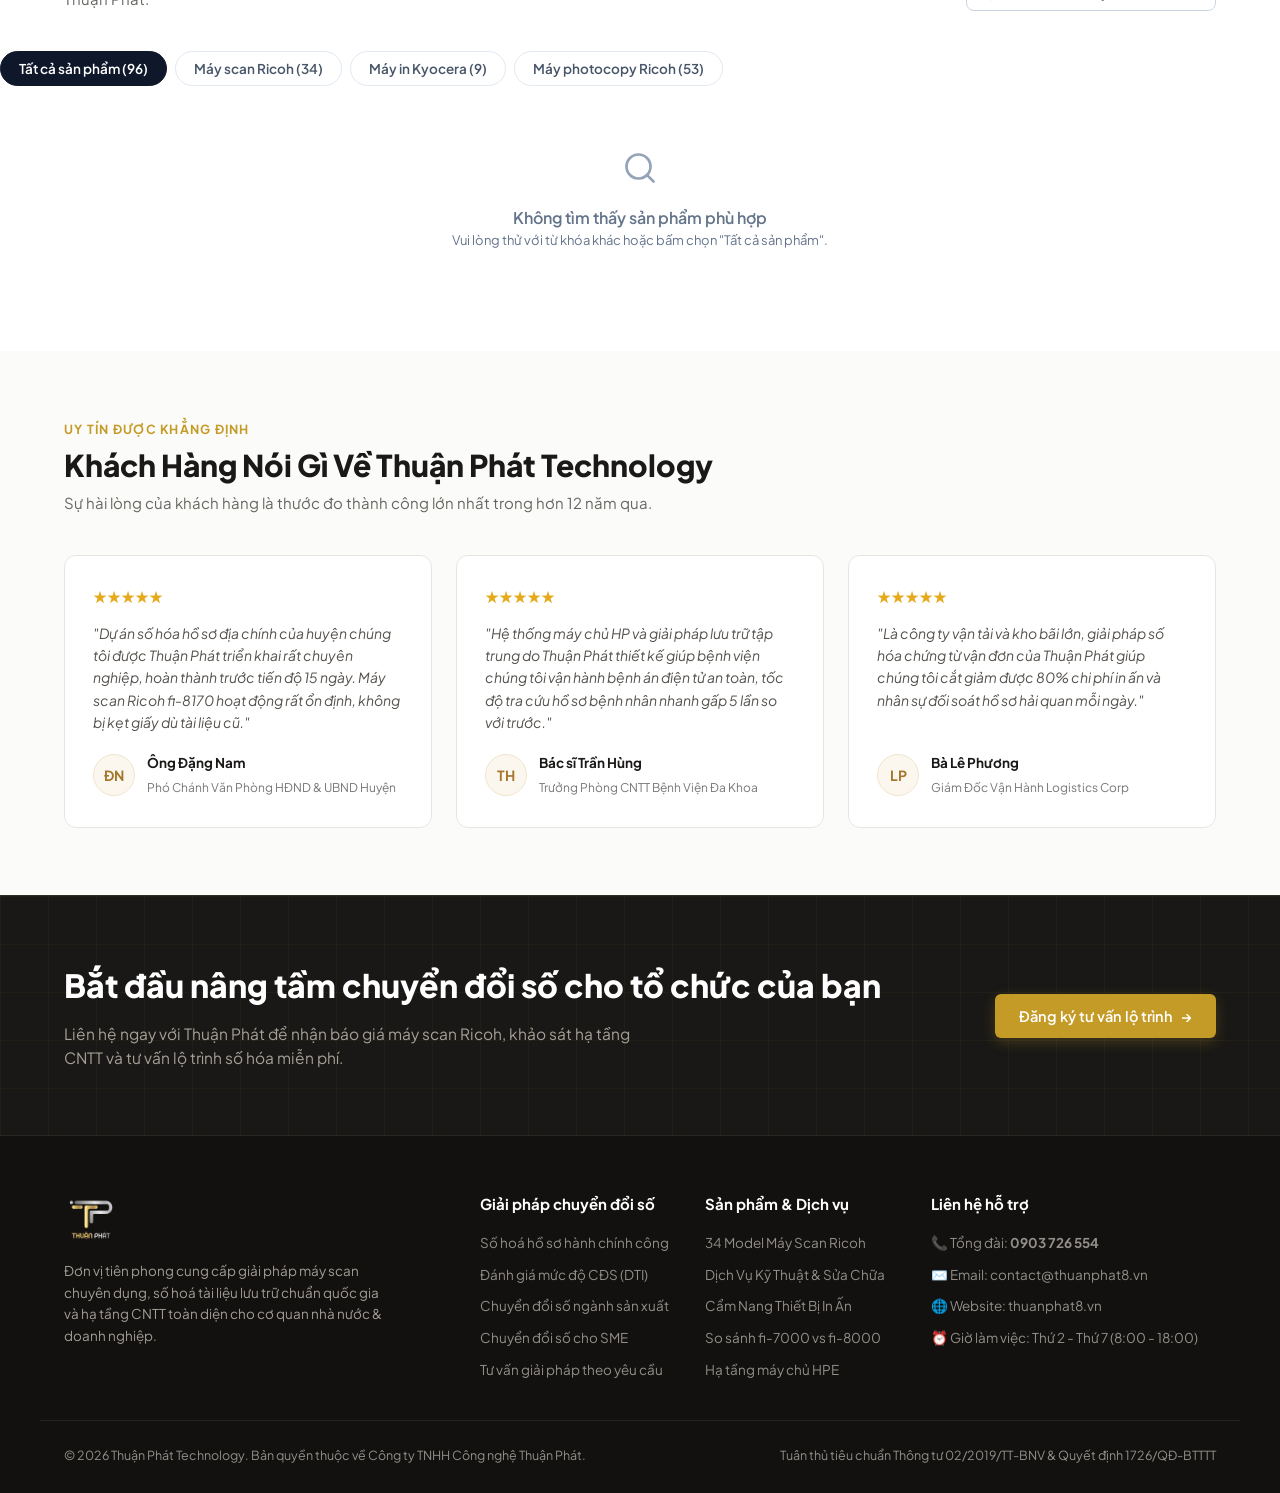
==== commit 452122f9: "feat: tach data ra JSON rieng, lam moi CMS Admin truc quan, lien ket realtime va tich hop logo thuc " ====
--- a/index.html
+++ b/index.html
@@ -5,18 +5,17 @@
   <meta name="viewport" content="width=device-width, initial-scale=1.0">
   <title>Thuận Phát Technology | Đại Lý Chính Hãng Ricoh, HP, Kyocera & Giải Pháp Chuyển Đổi Số</title>
   <meta name="description" content="Thuận Phát Technology - Đại lý ủy quyền chính hãng máy scan Ricoh, máy chủ HP, thiết bị in ấn Kyocera và giải pháp số hoá tài liệu lưu trữ, chuyển đổi số DTI toàn diện.">
-  <link rel="canonical" href="https://thuanphat8.vn/">
-  <link rel="icon" type="image/svg+xml" href="favicon.svg">
+  <link rel="icon" type="image/png" href="assets/logo.png">
 
   <!-- Schema.org BreadcrumbList for SEO -->
   <script type="application/ld+json">
   {
     "@context": "https://schema.org",
     "@type": "Organization",
-    "name": "Công ty TNHH Công nghệ Thuận Phát",
+    "name": "Công ty TNHH Thương Mại Đầu Tư và Sản Xuất Thuận Phát",
     "alternateName": "Thuận Phát Technology",
     "url": "https://thuanphat8.vn/",
-    "logo": "https://thuanphat8.vn/favicon.svg",
+    "logo": "https://thuanphat8.vn/uploads/2026/04/Logo_WF-01.png",
     "contactPoint": {
       "@type": "ContactPoint",
       "telephone": "+84-28-1234-5678",
@@ -43,44 +42,60 @@
   <header class="site-header">
     <div class="header-container">
       
-      <!-- Brand Logo -->
-      <a href="#trang-chu" class="brand-logo" onclick="switchScreen('screen-home'); return false;" title="Thuận Phát Technology">
-        <div class="logo-icon">
-          <div class="logo-square"></div>
-          <div class="logo-square"></div>
-          <div class="logo-square"></div>
-          <div class="logo-square"></div>
-        </div>
-        <div class="brand-text">
-          <span class="brand-name">THUẬN PHÁT</span>
-          <span class="brand-tagline">TECHNOLOGY</span>
-        </div>
+      <!-- Brand Logo (Real Company Logo) -->
+      <a href="#trang-chu" class="brand-logo" onclick="switchScreen('screen-home'); return false;" title="Thuận Phát Technology" style="display: flex; align-items: center;">
+        <img src="assets/logo.png" alt="Thuận Phát Technology" class="brand-real-logo" style="height: 48px; max-width: 170px; object-fit: contain;">
       </a>
 
-      <!-- Desktop Navigation Links (All 6 Primary Sections) -->
+      <!-- Desktop Navigation Links (All Primary Sections) -->
       <nav class="main-nav" id="mainNav">
         <a href="#trang-chu" class="nav-link active-pill" id="nav-home" onclick="switchScreen('screen-home'); return false;">Trang chủ</a>
         <a href="#san-pham" class="nav-link" id="nav-products" onclick="switchScreen('screen-home'); setTimeout(() => { const el = document.getElementById('san-pham-section'); if (el) el.scrollIntoView({behavior: 'smooth'}); }, 100); return false;">Sản phẩm</a>
-        <a href="#may-scan" class="nav-link" id="nav-scan" onclick="switchScreen('screen-may-scan'); return false;">Máy scan</a>
+        <a href="#may-scan" class="nav-link" id="nav-scan" onclick="switchScreen('screen-may-scan'); return false;">Máy scan Ricoh</a>
         <a href="#ha-tang-cntt" class="nav-link" id="nav-infra" onclick="switchScreen('screen-ha-tang'); return false;">Hạ tầng CNTT</a>
-        <a href="#giai-phap-chuyen-doi-so" class="nav-link" id="nav-cds" onclick="switchScreen('screen1'); return false;">Giải pháp chuyển đổi số</a>
+        <a href="#giai-phap-chuyen-doi-so" class="nav-link" id="nav-cds" onclick="switchScreen('screen1'); return false;">Giải pháp số</a>
+        
+        <!-- News & Services Dropdown matching original website -->
+        <div class="nav-dropdown">
+          <a href="#tin-tuc" class="nav-link" id="nav-news" onclick="switchScreen('screen-tin-tuc'); return false;" style="display: inline-flex; align-items: center; gap: 4px;">
+            <span>Tin tức</span>
+            <svg viewBox="0 0 24 24" width="12" height="12" fill="none" stroke="currentColor" stroke-width="2.5" stroke-linecap="round" stroke-linejoin="round"><polyline points="6 9 12 15 18 9"></polyline></svg>
+          </a>
+          <div class="nav-dropdown-menu">
+            <a href="#tin-tuc" class="nav-dropdown-item" onclick="switchScreen('screen-tin-tuc'); filterNewsCategory('thiet-bi-in-an'); return false;">
+              <svg viewBox="0 0 24 24" width="16" height="16" fill="none" stroke="currentColor" stroke-width="2" stroke-linecap="round" stroke-linejoin="round"><polyline points="6 9 6 2 18 2 18 9"></polyline><path d="M6 18H4a2 2 0 0 1-2-2v-5a2 2 0 0 1 2-2h16a2 2 0 0 1 2 2v5a2 2 0 0 1-2 2h-2"></path><rect x="6" y="14" width="12" height="8"></rect></svg>
+              <span>Thiết Bị In Ấn</span>
+            </a>
+            <a href="#tin-tuc" class="nav-dropdown-item" onclick="switchScreen('screen-tin-tuc'); filterNewsCategory('dich-vu-ky-thuat'); return false;">
+              <svg viewBox="0 0 24 24" width="16" height="16" fill="none" stroke="currentColor" stroke-width="2" stroke-linecap="round" stroke-linejoin="round"><path d="M14.7 6.3a1 1 0 0 0 0 1.4l1.6 1.6a1 1 0 0 0 1.4 0l3.77-3.77a6 6 0 0 1-7.94 7.94l-6.91 6.91a2.12 2.12 0 0 1-3-3l6.91-6.91a6 6 0 0 1 7.94-7.94l-3.76 3.76z"></path></svg>
+              <span>Dịch Vụ Kỹ Thuật</span>
+            </a>
+          </div>
+        </div>
+
         <a href="#gioi-thieu" class="nav-link" id="nav-about" onclick="switchScreen('screen-gioi-thieu'); return false;">Giới thiệu</a>
         <a href="#lien-he" class="nav-link" id="nav-contact" onclick="switchScreen('screen-lien-he'); return false;">Liên hệ</a>
       </nav>
 
-      <!-- Header Contact Hotline & Admin Quick Access -->
-      <div style="display: flex; align-items: center; gap: 14px;">
-        <a href="tel:02812345678" class="header-contact" title="Gọi hotline Thuận Phát">
+      <!-- Header Contact Hotline, CMS Link & CTA -->
+      <div style="display: flex; align-items: center; gap: 12px;">
+        <a href="tel:0903726554" class="header-contact" title="Gọi hotline Thuận Phát">
           <svg class="phone-icon-svg" viewBox="0 0 24 24">
             <path d="M6.62 10.79a15.053 15.053 0 006.59 6.59l2.2-2.2c.27-.27.67-.36 1.02-.24 1.12.37 2.33.57 3.57.57.55 0 1 .45 1 1V20c0 .55-.45 1-1 1-9.39 0-17-7.61-17-17 0-.55.45-1 1-1h3.5c.55 0 1 .45 1 1 0 1.25.2 2.45.57 3.57.11.35.03.74-.25 1.02l-2.2 2.2z"/>
           </svg>
-          <span class="contact-hotline-val">028 1234 5678</span>
+          <span class="contact-hotline-val">0903 726 554</span>
         </a>
 
+        <!-- Header Admin CMS Button -->
+        <a href="admin.html" class="btn-cms-link" title="Quản trị nội dung & dữ liệu website" style="background: rgba(15, 23, 42, 0.05); color: #1e293b; padding: 7px 13px; border-radius: 999px; font-size: 12.5px; font-weight: 600; text-decoration: none; display: inline-flex; align-items: center; gap: 6px; border: 1px solid rgba(15, 23, 42, 0.12); transition: all 0.2s;">
+          <svg viewBox="0 0 24 24" width="13" height="13" fill="none" stroke="currentColor" stroke-width="2" stroke-linecap="round" stroke-linejoin="round"><path d="M12 20h9"></path><path d="M16.5 3.5a2.121 2.121 0 0 1 3 3L7 19l-4 1 1-4L16.5 3.5z"></path></svg>
+          <span>Admin CMS</span>
+        </a>
+
         <!-- Header CTA Button -->
-        <a href="#lien-he" class="btn-cta-header" onclick="switchScreen('screen-lien-he'); return false;" style="background: linear-gradient(135deg, #f59e0b 0%, #d97706 100%); color: #ffffff; padding: 7px 16px; border-radius: 999px; font-size: 13px; font-weight: 700; text-decoration: none; display: inline-flex; align-items: center; gap: 6px; box-shadow: 0 4px 12px rgba(245, 158, 11, 0.3); transition: all 0.2s;">
-          <span>⚡</span>
-          <span>Nhận Tư Vấn</span>
+        <a href="#lien-he" class="btn-cta-header" onclick="switchScreen('screen-lien-he'); return false;" style="background: linear-gradient(135deg, #f59e0b 0%, #d97706 100%); color: #ffffff; padding: 8px 16px; border-radius: 999px; font-size: 13px; font-weight: 700; text-decoration: none; display: inline-flex; align-items: center; gap: 6px; box-shadow: 0 4px 12px rgba(245, 158, 11, 0.3); transition: all 0.2s;">
+          <span>Nhận Báo Giá</span>
+          <svg viewBox="0 0 24 24" width="13" height="13" fill="none" stroke="currentColor" stroke-width="2.5" stroke-linecap="round" stroke-linejoin="round"><line x1="5" y1="12" x2="19" y2="12"></line><polyline points="12 5 19 12 12 19"></polyline></svg>
         </a>
       </div>
 
@@ -168,7 +183,9 @@
       <div class="pillars-3col-grid">
         <!-- Pillar 1: Máy scan Ricoh -->
         <div class="pillar-feature-card" onclick="switchScreen('screen-may-scan');">
-          <div class="pillar-card-icon">🖨️</div>
+          <div class="pillar-card-icon">
+            <svg class="clean-svg-icon" viewBox="0 0 24 24" width="24" height="24" style="color: var(--primary-gold);"><path d="M6 9V2h12v7"></path><path d="M6 18H4a2 2 0 0 1-2-2v-5a2 2 0 0 1 2-2h16a2 2 0 0 1 2 2v5a2 2 0 0 1-2 2h-2"></path><rect x="6" y="14" width="12" height="8"></rect></svg>
+          </div>
           <h3 class="card-title">Máy Scan Chuyên Dụng Ricoh</h3>
           <p class="card-description">Đại lý ủy quyền chính thức Ricoh Việt Nam. Đầy đủ các dòng máy scan văn phòng, công nghiệp tốc độ cao ADF và mặt kính phẳng Flatbed.</p>
           <div class="card-features-list">
@@ -183,7 +200,9 @@
 
         <!-- Pillar 2: Hạ tầng CNTT HP -->
         <div class="pillar-feature-card" onclick="switchScreen('screen-ha-tang');">
-          <div class="pillar-card-icon">🖥️</div>
+          <div class="pillar-card-icon">
+            <svg class="clean-svg-icon" viewBox="0 0 24 24" width="24" height="24" style="color: var(--primary-gold);"><rect x="2" y="2" width="20" height="8" rx="2" ry="2"></rect><rect x="2" y="14" width="20" height="8" rx="2" ry="2"></rect><line x1="6" y1="6" x2="6.01" y2="6"></line><line x1="6" y1="18" x2="6.01" y2="18"></line></svg>
+          </div>
           <h3 class="card-title">Hạ Tầng CNTT &amp; Data Center</h3>
           <p class="card-description">Tư vấn, cung cấp và triển khai máy chủ HPE ProLiant, thiết bị lưu trữ NAS/SAN, hệ thống mạng an ninh nội bộ và giải pháp phòng chống Ransomware.</p>
           <div class="card-features-list">
@@ -198,7 +217,9 @@
 
         <!-- Pillar 3: Chuyển đổi số & Số hóa -->
         <div class="pillar-feature-card" onclick="switchScreen('screen1');">
-          <div class="pillar-card-icon">⚡</div>
+          <div class="pillar-card-icon">
+            <svg class="clean-svg-icon" viewBox="0 0 24 24" width="24" height="24" style="color: var(--primary-gold);"><polygon points="12 2 2 7 12 12 22 7 12 2"></polygon><polyline points="2 17 12 22 22 17"></polyline><polyline points="2 12 12 17 22 12"></polyline></svg>
+          </div>
           <h3 class="card-title">Giải Pháp Chuyển Đổi Số Toàn Diện</h3>
           <p class="card-description">Dịch vụ số hoá tài liệu lưu trữ chuẩn Thông tư 02/2019/TT-BNV, đánh giá chỉ số DTI theo QĐ 1726 và tư vấn lộ trình văn phòng không giấy e-Office.</p>
           <div class="card-features-list">
@@ -226,7 +247,9 @@
             <input type="text" id="productSearchInput" placeholder="Tìm theo tên máy, mã model..." 
                    style="padding: 9px 14px 9px 36px; border-radius: 8px; border: 1px solid #cbd5e1; font-size: 13.5px; width: 250px; outline: none;"
                    oninput="handleProductSearch(this.value)">
-            <span style="position: absolute; left: 12px; top: 50%; transform: translateY(-50%); color: #94a3b8; font-size: 14px;">🔍</span>
+            <span style="position: absolute; left: 12px; top: 50%; transform: translateY(-50%); color: #94a3b8; display: flex; align-items: center;">
+              <svg viewBox="0 0 24 24" width="15" height="15" fill="none" stroke="currentColor" stroke-width="2" stroke-linecap="round" stroke-linejoin="round"><circle cx="11" cy="11" r="8"></circle><line x1="21" y1="21" x2="16.65" y2="16.65"></line></svg>
+            </span>
           </div>
         </div>
       </div>
@@ -343,7 +366,7 @@
         </h1>
 
         <p class="hero-description">
-          Thuận Phát phân phối chính hãng 100% dòng máy quét Ricoh fi Series và ScanSnap. Giải pháp scan tự động 2 mặt ADF, nhận dạng OCR tiếng Việt, chống nạp giấy đúp bằng sóng siêu âm.
+          Thuận Phát phân phối chính hãng 100% đầy đủ 34 dòng máy quét Ricoh fi Series và ScanSnap. Giải pháp scan tự động 2 mặt ADF, nhận dạng OCR tiếng Việt, chống nạp giấy đúp bằng sóng siêu âm, bảo hành chính hãng tận nơi 12-24 tháng.
         </p>
 
         <div class="hero-actions">
@@ -351,24 +374,72 @@
             <span>Nhận báo giá dự án</span>
             <span>→</span>
           </button>
-          <button class="btn-secondary-dark" onclick="openArticleModal('post-1')">
-            <span>Đọc cẩm nang chọn mua (Pillar P1)</span>
-          </button>
-        </div>
-      </div>
-    </section>
-
-    <!-- Comparison Section (Pillar P2) -->
-    <section class="categories-section">
+          <button class="btn-secondary-dark" onclick="const sc = document.getElementById('scannerCatalogSection'); if(sc) sc.scrollIntoView({behavior:'smooth'});">
+            <span>Xem 34 model máy scan ↓</span>
+          </button>
+        </div>
+      </div>
+    </section>
+
+    <!-- Scan Products Catalog Section (34 Models) -->
+    <section class="categories-section" id="scannerCatalogSection" style="padding-top: 50px; padding-bottom: 50px;">
+      <div class="section-header" style="margin-bottom: 28px;">
+        <div>
+          <div class="section-pretitle">DANH MỤC THIẾT BỊ SỐ HÓA RICOH</div>
+          <h2 class="section-title">Danh Mục Máy Scan Ricoh Chính Hãng</h2>
+          <p class="section-subtitle">Đầy đủ các dòng máy scan tự động 2 mặt ADF, máy scan để bàn ScanSnap và máy scan phẳng Flatbed công nghiệp.</p>
+        </div>
+      </div>
+
+      <!-- Controls: Category Filter Tabs & Instant Search -->
+      <div style="display: flex; flex-wrap: wrap; justify-content: space-between; align-items: center; gap: 16px; margin-bottom: 30px;">
+        <div class="filter-tabs-container" style="margin-bottom: 0;">
+          <button class="filter-tab-btn active" id="tab-scan-all" onclick="filterScanCategory('all', this)">
+            Tất cả máy scan (<span id="count-scan-all">34</span>)
+          </button>
+          <button class="filter-tab-btn" id="tab-scan-fi" onclick="filterScanCategory('fi-series', this)">
+            Dòng Văn Phòng fi Series (<span id="count-scan-fi">18</span>)
+          </button>
+          <button class="filter-tab-btn" id="tab-scan-scansnap" onclick="filterScanCategory('scansnap', this)">
+            Dòng Để Bàn ScanSnap (<span id="count-scan-scansnap">8</span>)
+          </button>
+          <button class="filter-tab-btn" id="tab-scan-industrial" onclick="filterScanCategory('industrial', this)">
+            Dòng Công Nghiệp &amp; Flatbed (<span id="count-scan-ind">8</span>)
+          </button>
+        </div>
+
+        <!-- Search Bar -->
+        <div style="position: relative; min-width: 280px;">
+          <input type="text" id="scanSearchInput" placeholder="Tìm theo tên máy (vd: fi-8170, iX1600...)" oninput="handleScanSearch(this.value)" style="width: 100%; padding: 10px 14px 10px 38px; border: 1px solid #cbd5e1; border-radius: 999px; font-size: 13.5px; outline: none; transition: border-color 0.2s;" onfocus="this.style.borderColor='#c59b27'" onblur="this.style.borderColor='#cbd5e1'">
+          <svg viewBox="0 0 24 24" width="16" height="16" fill="none" stroke="#64748b" stroke-width="2" stroke-linecap="round" stroke-linejoin="round" style="position: absolute; left: 14px; top: 50%; transform: translateY(-50%); pointer-events: none;"><circle cx="11" cy="11" r="8"></circle><line x1="21" y1="21" x2="16.65" y2="16.65"></line></svg>
+        </div>
+      </div>
+
+      <!-- Scanners Grid -->
+      <div id="scannerProductsGrid" style="display: grid; grid-template-columns: repeat(auto-fill, minmax(270px, 1fr)); gap: 24px;">
+        <!-- Dynamically rendered via JS -->
+      </div>
+
+      <!-- Load More Button -->
+      <div id="loadMoreScannersContainer" style="text-align: center; margin-top: 36px; display: none;">
+        <button class="btn-secondary-dark" onclick="loadMoreScanners()" style="margin: 0 auto; padding: 10px 28px; font-size: 14px;">
+          <span>Xem thêm máy scan khác</span>
+          <span>↓</span>
+        </button>
+      </div>
+    </section>
+
+    <!-- Comparison Section (Pillar P2) - Placed below product catalog as Expert Guide -->
+    <section class="categories-section" style="background: #fafaf9; border-top: 1px solid #e7e5e4; border-bottom: 1px solid #e7e5e4; padding: 50px 0;">
       <div class="section-header">
         <div>
-          <div class="section-pretitle">So Sánh Dòng Máy (Pillar P2)</div>
-          <h2 class="section-title">So Sánh Ricoh fi-7000 Series vs fi-8000 Series</h2>
-          <p class="section-subtitle">Dòng fi-8000 thế hệ mới mang lại bước nhảy vọt về tốc độ, chất lượng hình ảnh và độ bền nạp giấy.</p>
-        </div>
-      </div>
-
-      <div class="comparison-table-wrap">
+          <div class="section-pretitle">CẨM NANG CHUYÊN GIA (PILLAR P2)</div>
+          <h2 class="section-title">So Sánh Công Nghệ Ricoh fi-7000 Series vs fi-8000 Series</h2>
+          <p class="section-subtitle">Dòng fi-8000 thế hệ mới mang lại bước nhảy vọt về tốc độ, chất lượng hình ảnh và độ bền nạp giấy so với thế hệ tiền nhiệm.</p>
+        </div>
+      </div>
+
+      <div class="comparison-table-wrap" style="box-shadow: 0 4px 20px rgba(0,0,0,0.05);">
         <table class="comparison-table">
           <thead>
             <tr>
@@ -406,6 +477,83 @@
           </tbody>
         </table>
       </div>
+
+      <!-- Expert Callout Box -->
+      <div style="background: linear-gradient(135deg, #1e293b 0%, #0f172a 100%); border-radius: 16px; padding: 32px 36px; margin-top: 40px; color: #ffffff; display: flex; flex-wrap: wrap; justify-content: space-between; align-items: center; gap: 20px;">
+        <div style="max-width: 680px;">
+          <h4 style="font-size: 20px; font-weight: 700; color: #fbbf24; margin-bottom: 8px;">Cần tư vấn lựa chọn dòng máy scan phù hợp với dự án?</h4>
+          <p style="font-size: 14px; color: #cbd5e1; line-height: 1.6; margin: 0;">Thuận Phát hỗ trợ khảo sát thực tế, demo chạy thử máy scan tận nơi và cung cấp giải pháp OCR trích xuất dữ liệu tự động cho cơ quan, doanh nghiệp trên toàn quốc.</p>
+        </div>
+        <div style="display: flex; gap: 12px;">
+          <button class="btn-primary-gold" onclick="openModal('quickConsultModal')">
+            <span>Yêu cầu demo / Báo giá</span>
+            <span>→</span>
+          </button>
+          <a href="tel:0903726554" style="background: rgba(255,255,255,0.12); color: #ffffff; padding: 10px 20px; border-radius: 8px; font-size: 13.5px; font-weight: 600; text-decoration: none; display: inline-flex; align-items: center; gap: 8px; border: 1px solid rgba(255,255,255,0.2);">
+            <span>Hotline: 0903 726 554</span>
+          </a>
+        </div>
+      </div>
+    </section>
+
+  </div>
+
+  <!-- ============================================================
+       SCREEN: TIN TỨC & DỊCH VỤ KỸ THUẬT (/tin-tuc/)
+  ============================================================ -->
+  <div id="screen-tin-tuc" class="screen-container">
+    
+    <!-- Hero Section for News -->
+    <section class="hero-dark-section" style="background: linear-gradient(135deg, #1e293b 0%, #0f172a 100%);">
+      <div class="hero-content">
+        <div class="breadcrumb-nav">
+          <a href="#trang-chu" onclick="switchScreen('screen-home'); return false;">Trang chủ</a>
+          <span class="breadcrumb-separator">›</span>
+          <span class="breadcrumb-current" id="newsBreadcrumb">Dịch Vụ Kỹ Thuật &amp; Thiết Bị In Ấn</span>
+        </div>
+
+        <div class="partner-badge">
+          <span class="badge-dot"></span>
+          <span>TRUNG TÂM TIN TỨC &amp; DỊCH VỤ THUẬN PHÁT</span>
+        </div>
+
+        <h1 class="hero-title" id="newsScreenTitle">
+          Dịch Vụ Kỹ Thuật &amp; Thiết Bị In Ấn
+        </h1>
+
+        <p class="hero-description" id="newsScreenDesc">
+          Tổng hợp kiến thức kỹ thuật thực tế từ chuyên gia: Cẩm nang chọn mua máy scan, kỹ năng bảo dưỡng máy in - máy scan, giải pháp xử lý sự cố in ấn DIY và xu hướng công nghệ in văn phòng hiện đại.
+        </p>
+      </div>
+    </section>
+
+    <!-- News Content Section -->
+    <section class="categories-section" style="padding-top: 40px; padding-bottom: 70px;">
+      <!-- Controls: Category Filter Tabs & Instant Search -->
+      <div style="display: flex; flex-wrap: wrap; justify-content: space-between; align-items: center; gap: 16px; margin-bottom: 32px;">
+        <div class="filter-tabs-container" style="margin-bottom: 0;">
+          <button class="filter-tab-btn active" id="tab-news-all" onclick="filterNewsCategory('all', this)">
+            Tất cả bài viết (<span id="count-news-all">12</span>)
+          </button>
+          <button class="filter-tab-btn" id="tab-news-dvkt" onclick="filterNewsCategory('dich-vu-ky-thuat', this)">
+            Dịch Vụ Kỹ Thuật (<span id="count-news-dvkt">7</span>)
+          </button>
+          <button class="filter-tab-btn" id="tab-news-tbia" onclick="filterNewsCategory('thiet-bi-in-an', this)">
+            Thiết Bị In Ấn (<span id="count-news-tbia">5</span>)
+          </button>
+        </div>
+
+        <!-- Search Bar -->
+        <div style="position: relative; min-width: 280px;">
+          <input type="text" id="newsSearchInput" placeholder="Tìm kiếm bài viết..." oninput="handleNewsSearch(this.value)" style="width: 100%; padding: 10px 14px 10px 38px; border: 1px solid #cbd5e1; border-radius: 999px; font-size: 13.5px; outline: none; transition: border-color 0.2s;" onfocus="this.style.borderColor='#c59b27'" onblur="this.style.borderColor='#cbd5e1'">
+          <svg viewBox="0 0 24 24" width="16" height="16" fill="none" stroke="#64748b" stroke-width="2" stroke-linecap="round" stroke-linejoin="round" style="position: absolute; left: 14px; top: 50%; transform: translateY(-50%); pointer-events: none;"><circle cx="11" cy="11" r="8"></circle><line x1="21" y1="21" x2="16.65" y2="16.65"></line></svg>
+        </div>
+      </div>
+
+      <!-- News Posts Grid -->
+      <div id="newsPostsGrid" style="display: grid; grid-template-columns: repeat(auto-fill, minmax(320px, 1fr)); gap: 28px;">
+        <!-- Dynamically rendered via JS -->
+      </div>
     </section>
 
   </div>
@@ -589,7 +737,7 @@
         </div>
         <div>
           <button class="table-btn table-btn-edit" onclick="openModal('quickConsultModal')" style="padding: 8px 14px; display: inline-flex; align-items: center; gap: 6px; cursor: pointer; border: 1px solid #cbd5e1; background: #ffffff;">
-            <span>📋</span>
+            <svg viewBox="0 0 24 24" width="14" height="14" fill="none" stroke="currentColor" stroke-width="2" stroke-linecap="round" stroke-linejoin="round"><path d="M16 4h2a2 2 0 0 1 2 2v14a2 2 0 0 1-2 2H6a2 2 0 0 1-2-2V6a2 2 0 0 1 2-2h2"></path><rect x="8" y="2" width="8" height="4" rx="1" ry="1"></rect></svg>
             <span>Yêu cầu tư vấn giải pháp</span>
           </button>
         </div>
@@ -604,14 +752,14 @@
     <section class="related-solutions-section" style="background-color: #fbfbf9;">
       <div class="section-header">
         <div>
-          <div class="section-pretitle">Kiến thức &amp; Cẩm nang chuyên sâu</div>
-          <h2 class="section-title">Bài viết &amp; Hướng dẫn chuyển đổi số</h2>
-          <p class="section-subtitle">Các bài viết chuẩn SEO được biên soạn theo kế hoạch Content 6 tháng (Pillar P1 - P7 &amp; Cluster C1 - C17).</p>
+          <div class="section-pretitle">Kiến thức &amp; Cẩm nang kỹ thuật</div>
+          <h2 class="section-title">Tin Tức &amp; Dịch Vụ Kỹ Thuật Chuyên Sâu</h2>
+          <p class="section-subtitle">Tổng hợp hướng dẫn chọn mua máy scan, bảo dưỡng máy in và các giải pháp in ấn, số hóa tài liệu cho doanh nghiệp.</p>
         </div>
         <div>
-          <button class="table-btn table-btn-edit" onclick="document.getElementById('dynamicArticlesGrid').scrollIntoView({ behavior: 'smooth' })" style="padding: 8px 14px; display: inline-flex; align-items: center; gap: 6px; cursor: pointer; border: 1px solid #cbd5e1; background: #ffffff;">
-            <span>📚</span>
-            <span>Tất cả bài viết</span>
+          <button class="table-btn table-btn-edit" onclick="switchScreen('screen-tin-tuc'); return false;" style="padding: 8px 16px; display: inline-flex; align-items: center; gap: 8px; cursor: pointer; border: 1px solid #cbd5e1; background: #ffffff; border-radius: 8px; font-weight: 600; color: #b45309;">
+            <svg viewBox="0 0 24 24" width="14" height="14" fill="none" stroke="currentColor" stroke-width="2" stroke-linecap="round" stroke-linejoin="round"><path d="M4 19.5A2.5 2.5 0 0 1 6.5 17H20"></path><path d="M6.5 2H20v20H6.5A2.5 2.5 0 0 1 4 19.5v-15A2.5 2.5 0 0 1 6.5 2z"></path></svg>
+            <span>Xem tất cả 12 bài viết →</span>
           </button>
         </div>
       </div>
@@ -647,28 +795,36 @@
     <section class="benefit-chips-bar">
       <div class="chips-grid">
         <div class="chip-item">
-          <div class="chip-icon">⚡</div>
+          <div class="chip-icon">
+            <svg class="clean-svg-icon" viewBox="0 0 24 24" width="20" height="20" style="color: var(--primary-gold);"><circle cx="12" cy="12" r="10"></circle><polyline points="12 6 12 12 16 14"></polyline></svg>
+          </div>
           <div>
             <div class="chip-text-title">Tra cứu 3 giây</div>
             <div class="chip-text-desc">Tìm kiếm tức thì theo từ khoá OCR &amp; metadata</div>
           </div>
         </div>
         <div class="chip-item">
-          <div class="chip-icon">🔒</div>
+          <div class="chip-icon">
+            <svg class="clean-svg-icon" viewBox="0 0 24 24" width="20" height="20" style="color: var(--primary-gold);"><rect x="3" y="11" width="18" height="11" rx="2" ry="2"></rect><path d="M7 11V7a5 5 0 0 1 10 0v4"></path></svg>
+          </div>
           <div>
             <div class="chip-text-title">Bảo mật phân quyền</div>
             <div class="chip-text-desc">Mã hoá đa cấp AES-256 theo chức vụ &amp; vai trò</div>
           </div>
         </div>
         <div class="chip-item">
-          <div class="chip-icon">📜</div>
+          <div class="chip-icon">
+            <svg class="clean-svg-icon" viewBox="0 0 24 24" width="20" height="20" style="color: var(--primary-gold);"><path d="M14 2H6a2 2 0 0 0-2 2v16a2 2 0 0 0 2 2h12a2 2 0 0 0 2-2V8z"></path><polyline points="14 2 14 8 20 8"></polyline><line x1="16" y1="13" x2="8" y2="13"></line><line x1="16" y1="17" x2="8" y2="17"></line></svg>
+          </div>
           <div>
             <div class="chip-text-title">Chuẩn pháp lý</div>
             <div class="chip-text-desc">Chuẩn TT 02/2019/TT-BNV &amp; ISO 15489</div>
           </div>
         </div>
         <div class="chip-item">
-          <div class="chip-icon">📦</div>
+          <div class="chip-icon">
+            <svg class="clean-svg-icon" viewBox="0 0 24 24" width="20" height="20" style="color: var(--primary-gold);"><polyline points="21 8 21 21 3 21 3 8"></polyline><rect x="1" y="3" width="22" height="5"></rect><line x1="10" y1="12" x2="14" y2="12"></line></svg>
+          </div>
           <div>
             <div class="chip-text-title">Giảm 80% kho lưu</div>
             <div class="chip-text-desc">Tiết kiệm diện tích kho, chống ẩm mốc mối mọt</div>
@@ -967,28 +1123,36 @@
 
       <div class="partner-certs-grid">
         <div class="partner-cert-card">
-          <div class="cert-logo-box">🖨️</div>
+          <div class="cert-logo-box">
+            <svg class="clean-svg-icon" viewBox="0 0 24 24" width="28" height="28" style="margin: 0 auto; color: var(--primary-gold);"><rect x="2" y="3" width="20" height="14" rx="2" ry="2"></rect><line x1="8" y1="21" x2="16" y2="21"></line><line x1="12" y1="17" x2="12" y2="21"></line></svg>
+          </div>
           <h4 style="font-size: 15px; font-weight: 700; margin-bottom: 4px;">RICOH VIETNAM</h4>
           <span style="font-size: 12px; color: var(--primary-gold); font-weight: 600;">Authorized Partner</span>
           <p style="font-size: 12px; color: #777; margin-top: 6px;">Phân phối máy scan fi-series, ScanSnap và máy photocopy Ricoh.</p>
         </div>
 
         <div class="partner-cert-card">
-          <div class="cert-logo-box">🖥️</div>
+          <div class="cert-logo-box">
+            <svg class="clean-svg-icon" viewBox="0 0 24 24" width="28" height="28" style="margin: 0 auto; color: var(--primary-gold);"><rect x="2" y="2" width="20" height="8" rx="2" ry="2"></rect><rect x="2" y="14" width="20" height="8" rx="2" ry="2"></rect><line x1="6" y1="6" x2="6.01" y2="6"></line><line x1="6" y1="18" x2="6.01" y2="18"></line></svg>
+          </div>
           <h4 style="font-size: 15px; font-weight: 700; margin-bottom: 4px;">HP ENTERPRISE</h4>
           <span style="font-size: 12px; color: var(--primary-gold); font-weight: 600;">HPE Partner</span>
           <p style="font-size: 12px; color: #777; margin-top: 6px;">Cung cấp máy chủ HPE ProLiant Gen11 và giải pháp lưu trữ SAN/NAS.</p>
         </div>
 
         <div class="partner-cert-card">
-          <div class="cert-logo-box">📠</div>
+          <div class="cert-logo-box">
+            <svg class="clean-svg-icon" viewBox="0 0 24 24" width="28" height="28" style="margin: 0 auto; color: var(--primary-gold);"><path d="M6 9V2h12v7"></path><path d="M6 18H4a2 2 0 0 1-2-2v-5a2 2 0 0 1 2-2h16a2 2 0 0 1 2 2v5a2 2 0 0 1-2 2h-2"></path><rect x="6" y="14" width="12" height="8"></rect></svg>
+          </div>
           <h4 style="font-size: 15px; font-weight: 700; margin-bottom: 4px;">KYOCERA</h4>
           <span style="font-size: 12px; color: var(--primary-gold); font-weight: 600;">Document Solutions</span>
           <p style="font-size: 12px; color: #777; margin-top: 6px;">Giải pháp thiết bị in ấn văn phòng siêu tiết kiệm mực in.</p>
         </div>
 
         <div class="partner-cert-card">
-          <div class="cert-logo-box">💻</div>
+          <div class="cert-logo-box">
+            <svg class="clean-svg-icon" viewBox="0 0 24 24" width="28" height="28" style="margin: 0 auto; color: var(--primary-gold);"><rect x="2" y="3" width="20" height="14" rx="2" ry="2"></rect><line x1="8" y1="21" x2="16" y2="21"></line><line x1="12" y1="17" x2="12" y2="21"></line></svg>
+          </div>
           <h4 style="font-size: 15px; font-weight: 700; margin-bottom: 4px;">MSI COMMERCIAL</h4>
           <span style="font-size: 12px; color: var(--primary-gold); font-weight: 600;">Authorized Reseller</span>
           <p style="font-size: 12px; color: #777; margin-top: 6px;">Máy tính để bàn doanh nghiệp, máy trạm và màn hình đồ họa chuyên dụng.</p>
@@ -1033,7 +1197,9 @@
         <!-- Left: Address & Hotline -->
         <div class="contact-info-cards">
           <div class="contact-info-card">
-            <div class="contact-card-icon">🏢</div>
+            <div class="contact-card-icon">
+              <svg class="clean-svg-icon" viewBox="0 0 24 24" width="20" height="20" style="color: var(--primary-gold);"><path d="M3 21h18"></path><path d="M5 21V7l8-4v18"></path><path d="M19 21V11l-6-3"></path><line x1="9" y1="9" x2="9" y2="9.01"></line><line x1="9" y1="13" x2="9" y2="13.01"></line><line x1="9" y1="17" x2="9" y2="17.01"></line></svg>
+            </div>
             <div>
               <strong style="font-size: 15px; color: #1a1918; display: block; margin-bottom: 4px;">Trụ sở chính thức</strong>
               <p style="font-size: 13.5px; color: #555;">Số 8, Đường Công Nghệ, Phường 15, Quận Tân Bình, TP. Hồ Chí Minh</p>
@@ -1041,7 +1207,9 @@
           </div>
 
           <div class="contact-info-card">
-            <div class="contact-card-icon">📞</div>
+            <div class="contact-card-icon">
+              <svg class="clean-svg-icon" viewBox="0 0 24 24" width="20" height="20" style="color: var(--primary-gold);"><path d="M22 16.92v3a2 2 0 0 1-2.18 2 19.79 19.79 0 0 1-8.63-3.07 19.5 19.5 0 0 1-6-6 19.79 19.79 0 0 1-3.07-8.67A2 2 0 0 1 4.11 2h3a2 2 0 0 1 2 1.72 12.84 12.84 0 0 0 .7 2.81 2 2 0 0 1-.45 2.11L8.09 9.91a16 16 0 0 0 6 6l1.27-1.27a2 2 0 0 1 2.11-.45 12.84 12.84 0 0 0 2.81.7A2 2 0 0 1 22 16.92z"></path></svg>
+            </div>
             <div>
               <strong style="font-size: 15px; color: #1a1918; display: block; margin-bottom: 4px;">Tổng đài hỗ trợ 24/7</strong>
               <p style="font-size: 14.5px; color: var(--primary-gold); font-weight: 700;">028 1234 5678</p>
@@ -1050,7 +1218,9 @@
           </div>
 
           <div class="contact-info-card">
-            <div class="contact-card-icon">✉️</div>
+            <div class="contact-card-icon">
+              <svg class="clean-svg-icon" viewBox="0 0 24 24" width="20" height="20" style="color: var(--primary-gold);"><path d="M4 4h16c1.1 0 2 .9 2 2v12c0 1.1-.9 2-2 2H4c-1.1 0-2-.9-2-2V6c0-1.1.9-2 2-2z"></path><polyline points="22,6 12,13 2,6"></polyline></svg>
+            </div>
             <div>
               <strong style="font-size: 15px; color: #1a1918; display: block; margin-bottom: 4px;">Hộp thư điện tử</strong>
               <p style="font-size: 13.5px; color: #555;">contact@thuanphat8.vn · kinhdoanh@thuanphat8.vn</p>
@@ -1059,7 +1229,9 @@
 
           <!-- Map Box Placeholder -->
           <div class="contact-map-box">
-            <div style="font-size: 32px; margin-bottom: 8px;">🗺️</div>
+            <div style="margin-bottom: 10px; color: var(--primary-gold);">
+              <svg class="clean-svg-icon" viewBox="0 0 24 24" width="32" height="32" style="margin: 0 auto;"><path d="M21 10c0 7-9 13-9 13s-9-6-9-13a9 9 0 0 1 18 0z"></path><circle cx="12" cy="10" r="3"></circle></svg>
+            </div>
             <strong>Bản Đồ Trụ Sở Thuận Phát Technology</strong>
             <span>Khu vực Tân Bình - Sân Bay Tân Sơn Nhất, TP.HCM</span>
           </div>
@@ -1133,22 +1305,27 @@
   <div class="modal-backdrop" id="articleReaderModal">
     <div class="article-modal-window">
       <button class="modal-close-btn" onclick="closeArticleModal()">✕</button>
-      <div style="margin-bottom: 12px;">
-        <span id="modalArticlePillar" style="font-size: 11.5px; font-weight: 700; color: var(--primary-gold); background: var(--gold-tint); padding: 4px 10px; border-radius: 4px; text-transform: uppercase;"></span>
-      </div>
-      <h2 id="modalArticleTitle" style="font-size: 26px; font-weight: 800; color: #1a1918; margin-bottom: 12px; line-height: 1.3;"></h2>
-      <div class="article-meta-row">
-        <span id="modalArticleDate"></span>
-        <span>•</span>
-        <span id="modalArticleAuthor"></span>
-      </div>
-      <div id="modalArticleBody" class="article-content-body">
+      <div style="margin-bottom: 12px; display: flex; align-items: center; justify-content: space-between;">
+        <span id="modalArticlePillar" style="font-size: 11.5px; font-weight: 700; color: #b45309; background: #fef3c7; padding: 4px 10px; border-radius: 6px; text-transform: uppercase;"></span>
+        <span id="modalArticleDate" style="font-size: 12.5px; color: #64748b;"></span>
+      </div>
+      <h2 id="modalArticleTitle" style="font-size: 24px; font-weight: 800; color: #0f172a; margin-bottom: 14px; line-height: 1.35;"></h2>
+      <div class="article-meta-row" style="margin-bottom: 18px; color: #64748b; font-size: 13px;">
+        <span id="modalArticleAuthor">Tác giả: Thuận Phát Technology</span>
+      </div>
+
+      <!-- Featured Cover Image -->
+      <div id="modalArticleCoverWrap" style="margin-bottom: 24px; border-radius: 12px; overflow: hidden; max-height: 380px; background: #f8fafc; border: 1px solid #e2e8f0; display: none;">
+        <img id="modalArticleCover" src="" alt="Cover" style="width: 100%; height: auto; max-height: 380px; object-fit: cover; display: block;">
+      </div>
+
+      <div id="modalArticleBody" class="article-content-body" style="font-size: 15px; line-height: 1.7; color: #334155;">
         <!-- Rendered via JS -->
       </div>
-      <div style="margin-top: 30px; padding-top: 20px; border-top: 1px solid #eee; display: flex; justify-content: space-between; align-items: center;">
-        <span style="font-size: 13px; color: #777;">Thuận Phát Technology — Đồng hành chuyển đổi số</span>
+      <div style="margin-top: 32px; padding-top: 20px; border-top: 1px solid #e2e8f0; display: flex; flex-wrap: wrap; justify-content: space-between; align-items: center; gap: 14px;">
+        <span style="font-size: 13px; color: #64748b;">Cần hỗ trợ kỹ thuật hoặc báo giá thiết bị? Hotline: <strong style="color: #b45309;">0903 726 554</strong></span>
         <button class="btn-primary-gold" onclick="closeArticleModal(); openModal('quickConsultModal');">
-          Đăng ký tư vấn giải pháp này →
+          Nhận tư vấn kỹ thuật ngay →
         </button>
       </div>
     </div>
@@ -1240,42 +1417,42 @@
 
       <div style="display: flex; flex-direction: column; gap: 8px; margin-bottom: 20px;">
         <button class="btn-secondary-dark" style="text-align: left; justify-content: space-between;" onclick="closeModal('quickHelpModal'); switchScreen('screen-home');">
-          <span>🏠 Trang chủ chính thức</span>
+          <span>Trang chủ chính thức</span>
           <span>→</span>
         </button>
         <button class="btn-secondary-dark" style="text-align: left; justify-content: space-between;" onclick="closeModal('quickHelpModal'); switchScreen('screen-may-scan');">
-          <span>🖨️ Danh mục Máy scan Ricoh (P1, P2)</span>
+          <span>Danh mục Máy scan Ricoh (P1, P2)</span>
           <span>→</span>
         </button>
         <button class="btn-secondary-dark" style="text-align: left; justify-content: space-between;" onclick="closeModal('quickHelpModal'); switchScreen('screen-ha-tang');">
-          <span>🖥️ Danh mục Hạ tầng CNTT HP (P4, P5)</span>
+          <span>Danh mục Hạ tầng CNTT HP (P4, P5)</span>
           <span>→</span>
         </button>
         <button class="btn-secondary-dark" style="text-align: left; justify-content: space-between;" onclick="closeModal('quickHelpModal'); switchScreen('screen1');">
-          <span>⚡ Danh mục Chuyển đổi số (Pillar P6)</span>
+          <span>Danh mục Chuyển đổi số (Pillar P6)</span>
           <span>→</span>
         </button>
         <button class="btn-secondary-dark" style="text-align: left; justify-content: space-between;" onclick="closeModal('quickHelpModal'); switchScreen('screen2');">
-          <span>📂 Số hoá hồ sơ hành chính công (Pillar P7)</span>
+          <span>Số hoá hồ sơ hành chính công (Pillar P7)</span>
           <span>→</span>
         </button>
         <button class="btn-secondary-dark" style="text-align: left; justify-content: space-between;" onclick="closeModal('quickHelpModal'); switchScreen('screen3');">
-          <span>📊 Bộ công cụ đánh giá DTI (QĐ 1726)</span>
+          <span>Bộ công cụ đánh giá DTI (QĐ 1726)</span>
           <span>→</span>
         </button>
         <button class="btn-secondary-dark" style="text-align: left; justify-content: space-between;" onclick="closeModal('quickHelpModal'); switchScreen('screen-gioi-thieu');">
-          <span>🏢 Giới thiệu năng lực Thuận Phát</span>
+          <span>Giới thiệu năng lực Thuận Phát</span>
           <span>→</span>
         </button>
         <button class="btn-secondary-dark" style="text-align: left; justify-content: space-between;" onclick="closeModal('quickHelpModal'); switchScreen('screen-lien-he');">
-          <span>📞 Liên hệ &amp; Bản đồ trụ sở</span>
+          <span>Liên hệ &amp; Bản đồ trụ sở</span>
           <span>→</span>
         </button>
       </div>
 
       <div style="background-color: #f7f6f2; padding: 14px; border-radius: 8px; font-size: 13px; color: #555;">
-        📞 Hotline kỹ thuật: <strong>028 1234 5678</strong> (Hỗ trợ 24/7)<br>
-        📍 Trụ sở: TP. Hồ Chí Minh · Đại lý uỷ quyền Ricoh, HP, Kyocera, MSI.
+        Hotline kỹ thuật: <strong>028 1234 5678</strong> (Hỗ trợ 24/7)<br>
+        Trụ sở: TP. Hồ Chí Minh · Đại lý uỷ quyền Ricoh, HP, Kyocera, MSI.
       </div>
     </div>
   </div>
@@ -1288,16 +1465,7 @@
       
       <div class="footer-col">
         <div class="brand-logo" style="margin-bottom: 14px;">
-          <div class="logo-icon">
-            <div class="logo-square"></div>
-            <div class="logo-square"></div>
-            <div class="logo-square"></div>
-            <div class="logo-square"></div>
-          </div>
-          <div class="brand-text">
-            <span class="brand-name" style="color: #ffffff;">THUẬN PHÁT</span>
-            <span class="brand-tagline">TECHNOLOGY</span>
-          </div>
+          <img src="assets/logo-footer.png" alt="Thuận Phát Technology" class="footer-real-logo" style="height: 54px; max-width: 200px; object-fit: contain; filter: brightness(1.15);">
         </div>
         <p style="font-size: 13.5px; line-height: 1.6; max-width: 320px; color: #a19d95;">
           Đơn vị tiên phong cung cấp giải pháp máy scan chuyên dụng, số hoá tài liệu lưu trữ chuẩn quốc gia và hạ tầng CNTT toàn diện cho cơ quan nhà nước &amp; doanh nghiệp.
@@ -1316,12 +1484,13 @@
       </div>
 
       <div class="footer-col">
-        <h4>Sản phẩm &amp; Cẩm nang</h4>
+        <h4>Sản phẩm &amp; Dịch vụ</h4>
         <ul>
-          <li><a href="#may-scan" onclick="switchScreen('screen-may-scan'); return false;">Máy scan Ricoh fi-8170</a></li>
-          <li><a href="#may-scan" onclick="switchScreen('screen-may-scan'); return false;">Máy scan Ricoh fi-8290</a></li>
-          <li><a href="#may-scan" onclick="switchScreen('screen-may-scan'); return false;">So sánh fi-7000 vs fi-8000 (P2)</a></li>
-          <li><a href="#ha-tang-cntt" onclick="switchScreen('screen-ha-tang'); return false;">Hạ tầng máy chủ HP (P4/P5)</a></li>
+          <li><a href="#may-scan" onclick="switchScreen('screen-may-scan'); return false;">34 Model Máy Scan Ricoh</a></li>
+          <li><a href="#tin-tuc" onclick="switchScreen('screen-tin-tuc'); filterNewsCategory('dich-vu-ky-thuat'); return false;">Dịch Vụ Kỹ Thuật &amp; Sửa Chữa</a></li>
+          <li><a href="#tin-tuc" onclick="switchScreen('screen-tin-tuc'); filterNewsCategory('thiet-bi-in-an'); return false;">Cẩm Nang Thiết Bị In Ấn</a></li>
+          <li><a href="#may-scan" onclick="switchScreen('screen-may-scan'); return false;">So sánh fi-7000 vs fi-8000</a></li>
+          <li><a href="#ha-tang-cntt" onclick="switchScreen('screen-ha-tang'); return false;">Hạ tầng máy chủ HPE</a></li>
         </ul>
       </div>
 
--- a/css/style.css
+++ b/css/style.css
@@ -142,35 +142,41 @@
   gap: 3.5px;
 }
 
-.logo-square {
-  background-color: var(--primary-gold);
-  border-radius: 4px;
-  transition: transform var(--transition-fast);
-}
-
-.brand-logo:hover .logo-square {
-  filter: brightness(1.1);
-}
-
-.brand-text {
-  display: flex;
-  flex-direction: column;
-}
-
-.brand-name {
-  font-size: 16.5px;
-  font-weight: 800;
-  letter-spacing: 0.02em;
-  color: #1a1918;
-  line-height: 1.15;
-}
-
-.brand-tagline {
-  font-size: 9.5px;
-  font-weight: 600;
-  letter-spacing: 0.22em;
-  color: #8c8983;
-  text-transform: uppercase;
+.brand-real-logo {
+  height: 48px;
+  max-width: 175px;
+  object-fit: contain;
+  transition: transform 0.2s ease, filter 0.2s ease;
+  display: block;
+}
+
+.brand-logo:hover .brand-real-logo {
+  transform: scale(1.02);
+  filter: brightness(1.05);
+}
+
+.footer-real-logo {
+  height: 52px;
+  max-width: 200px;
+  object-fit: contain;
+  transition: opacity 0.2s ease;
+}
+
+.footer-real-logo:hover {
+  opacity: 0.9;
+}
+
+/* Header CMS Link Button */
+.btn-cms-link {
+  transition: all 0.2s ease;
+  white-space: nowrap;
+}
+
+.btn-cms-link:hover {
+  background: rgba(180, 83, 9, 0.1) !important;
+  color: #b45309 !important;
+  border-color: rgba(180, 83, 9, 0.3) !important;
+  transform: translateY(-1px);
 }
 
 /* Navigation Links */
@@ -202,6 +208,169 @@
   background-color: var(--gold-tint);
   color: var(--gold-text);
   font-weight: 600;
+}
+
+/* Navigation Dropdown */
+.nav-dropdown {
+  position: relative;
+  display: inline-block;
+}
+
+.nav-dropdown-menu {
+  position: absolute;
+  top: calc(100% + 4px);
+  left: 0;
+  min-width: 220px;
+  background: #ffffff;
+  border-radius: 12px;
+  box-shadow: 0 14px 35px rgba(0, 0, 0, 0.12), 0 2px 8px rgba(0, 0, 0, 0.04);
+  border: 1px solid rgba(197, 155, 39, 0.22);
+  padding: 8px;
+  opacity: 0;
+  visibility: hidden;
+  transform: translateY(8px);
+  transition: all 0.2s cubic-bezier(0.16, 1, 0.3, 1);
+  z-index: 1000;
+}
+
+.nav-dropdown:hover .nav-dropdown-menu,
+.nav-dropdown:focus-within .nav-dropdown-menu {
+  opacity: 1;
+  visibility: visible;
+  transform: translateY(0);
+}
+
+.nav-dropdown-item {
+  display: flex;
+  align-items: center;
+  gap: 10px;
+  padding: 10px 14px;
+  font-size: 13.5px;
+  font-weight: 500;
+  color: #334155;
+  border-radius: 8px;
+  transition: all 0.15s ease;
+  text-decoration: none;
+}
+
+.nav-dropdown-item:hover {
+  background: #fbf7ee;
+  color: #b45309;
+  font-weight: 600;
+  transform: translateX(4px);
+}
+
+.nav-dropdown-item svg {
+  flex-shrink: 0;
+}
+
+/* Post item card styling */
+.post-item-card {
+  background: #ffffff;
+  border-radius: 14px;
+  overflow: hidden;
+  border: 1px solid #e2e8f0;
+  box-shadow: 0 4px 16px rgba(0, 0, 0, 0.04);
+  transition: all 0.3s cubic-bezier(0.16, 1, 0.3, 1);
+  display: flex;
+  flex-direction: column;
+  cursor: pointer;
+}
+
+.post-item-card:hover {
+  transform: translateY(-5px);
+  box-shadow: 0 16px 32px rgba(197, 155, 39, 0.15), 0 4px 12px rgba(0, 0, 0, 0.06);
+  border-color: rgba(197, 155, 39, 0.4);
+}
+
+.post-item-thumb-box {
+  position: relative;
+  width: 100%;
+  height: 200px;
+  background: #f1f5f9;
+  overflow: hidden;
+}
+
+.post-item-thumb-box img {
+  width: 100%;
+  height: 100%;
+  object-fit: cover;
+  transition: transform 0.4s ease;
+}
+
+.post-item-card:hover .post-item-thumb-box img {
+  transform: scale(1.05);
+}
+
+.post-item-category-tag {
+  position: absolute;
+  top: 12px;
+  left: 12px;
+  background: rgba(15, 23, 42, 0.85);
+  backdrop-filter: blur(4px);
+  color: #fbbf24;
+  font-size: 11px;
+  font-weight: 700;
+  padding: 4px 10px;
+  border-radius: 6px;
+  letter-spacing: 0.02em;
+  text-transform: uppercase;
+}
+
+.post-item-body {
+  padding: 20px;
+  display: flex;
+  flex-direction: column;
+  flex-grow: 1;
+}
+
+.post-item-meta {
+  display: flex;
+  align-items: center;
+  gap: 8px;
+  font-size: 12px;
+  color: #64748b;
+  margin-bottom: 10px;
+}
+
+.post-item-title {
+  font-size: 16.5px;
+  font-weight: 700;
+  color: #0f172a;
+  line-height: 1.4;
+  margin-bottom: 10px;
+  display: -webkit-box;
+  -webkit-line-clamp: 2;
+  -webkit-box-orient: vertical;
+  overflow: hidden;
+  transition: color 0.2s ease;
+}
+
+.post-item-card:hover .post-item-title {
+  color: #b45309;
+}
+
+.post-item-excerpt {
+  font-size: 13px;
+  color: #475569;
+  line-height: 1.5;
+  display: -webkit-box;
+  -webkit-line-clamp: 3;
+  -webkit-box-orient: vertical;
+  overflow: hidden;
+  margin-bottom: 16px;
+}
+
+.post-item-footer {
+  margin-top: auto;
+  display: flex;
+  align-items: center;
+  justify-content: space-between;
+  padding-top: 12px;
+  border-top: 1px solid #f1f5f9;
+  font-size: 13px;
+  font-weight: 600;
+  color: #b45309;
 }
 
 /* Header Hotline */
@@ -2178,3 +2347,151 @@
   color: #ffffff;
   border-color: #0f172a;
 }
+
+/* ============================================================
+   MODERN MICRO-INTERACTIONS & SMOOTH EFFECTS (CLEAN ENTERPRISE)
+============================================================ */
+/* Header Glassmorphism */
+.site-header {
+  background-color: rgba(255, 255, 255, 0.92) !important;
+  backdrop-filter: blur(16px);
+  -webkit-backdrop-filter: blur(16px);
+  border-bottom: 1px solid rgba(235, 233, 228, 0.85);
+  transition: all 0.3s cubic-bezier(0.16, 1, 0.3, 1);
+}
+.site-header.scrolled {
+  background-color: rgba(255, 255, 255, 0.98) !important;
+  box-shadow: 0 10px 28px -10px rgba(0, 0, 0, 0.07);
+  border-bottom-color: rgba(0, 0, 0, 0.08);
+}
+
+/* Button Shimmer & Tactile Feedback */
+.btn-primary-gold,
+.btn-cta-header,
+.btn-submit-form {
+  position: relative;
+  overflow: hidden;
+  transition: all 0.25s cubic-bezier(0.16, 1, 0.3, 1);
+}
+.btn-primary-gold::after,
+.btn-cta-header::after {
+  content: "";
+  position: absolute;
+  top: 0;
+  left: -120%;
+  width: 60%;
+  height: 100%;
+  background: linear-gradient(90deg, transparent, rgba(255, 255, 255, 0.22), transparent);
+  transform: skewX(-20deg);
+  pointer-events: none;
+}
+.btn-primary-gold:hover::after,
+.btn-cta-header:hover::after {
+  left: 140%;
+  transition: left 0.75s ease-in-out;
+}
+.btn-primary-gold:active,
+.btn-cta-header:active,
+.btn-submit-form:active,
+.btn-secondary-dark:active {
+  transform: scale(0.98);
+}
+
+/* Form Loading State & Spinner */
+.btn-submit-form {
+  display: inline-flex;
+  align-items: center;
+  justify-content: center;
+  gap: 8px;
+  cursor: pointer;
+}
+.btn-submit-form.is-loading {
+  pointer-events: none;
+  opacity: 0.88;
+}
+.form-spinner {
+  display: inline-block;
+  width: 17px;
+  height: 17px;
+  border: 2px solid rgba(255, 255, 255, 0.35);
+  border-radius: 50%;
+  border-top-color: #ffffff;
+  animation: tpSpin 0.65s linear infinite;
+  vertical-align: middle;
+}
+@keyframes tpSpin {
+  to { transform: rotate(360deg); }
+}
+
+/* Success Box Animated Reveal */
+.form-success-box.visible {
+  display: block;
+  animation: tpSuccessIn 0.45s cubic-bezier(0.16, 1, 0.3, 1) forwards;
+}
+@keyframes tpSuccessIn {
+  from {
+    opacity: 0;
+    transform: translateY(14px) scale(0.98);
+  }
+  to {
+    opacity: 1;
+    transform: translateY(0) scale(1);
+  }
+}
+.success-icon-wrap {
+  animation: tpCheckmarkPop 0.5s cubic-bezier(0.175, 0.885, 0.32, 1.275) forwards;
+}
+@keyframes tpCheckmarkPop {
+  0% { transform: scale(0); opacity: 0; }
+  60% { transform: scale(1.15); opacity: 1; }
+  100% { transform: scale(1); opacity: 1; }
+}
+
+/* Card Smooth Hover Elevate */
+.pillar-feature-card,
+.contact-info-card,
+.infra-package-card,
+.product-item-card,
+.testimonial-card,
+.partner-cert-card {
+  transition: transform 0.3s cubic-bezier(0.16, 1, 0.3, 1), box-shadow 0.3s cubic-bezier(0.16, 1, 0.3, 1), border-color 0.25s ease;
+}
+.pillar-feature-card:hover,
+.contact-info-card:hover,
+.infra-package-card:hover,
+.testimonial-card:hover {
+  transform: translateY(-4px);
+  box-shadow: 0 16px 32px -8px rgba(0, 0, 0, 0.08);
+}
+
+/* Icon Vector Styling */
+.pillar-card-icon,
+.contact-card-icon,
+.chip-icon,
+.cert-logo-box {
+  transition: transform 0.3s cubic-bezier(0.16, 1, 0.3, 1), background-color 0.3s ease;
+}
+.pillar-feature-card:hover .pillar-card-icon,
+.contact-info-card:hover .contact-card-icon {
+  transform: translateY(-2px) scale(1.06);
+}
+.clean-svg-icon {
+  display: block;
+  stroke: currentColor;
+  fill: none;
+  stroke-width: 1.8;
+  stroke-linecap: round;
+  stroke-linejoin: round;
+}
+
+/* Scroll Reveal Utility */
+.tp-reveal {
+  opacity: 0;
+  transform: translateY(22px);
+  transition: opacity 0.65s cubic-bezier(0.16, 1, 0.3, 1), transform 0.65s cubic-bezier(0.16, 1, 0.3, 1);
+  will-change: opacity, transform;
+}
+.tp-reveal.revealed {
+  opacity: 1;
+  transform: translateY(0);
+}
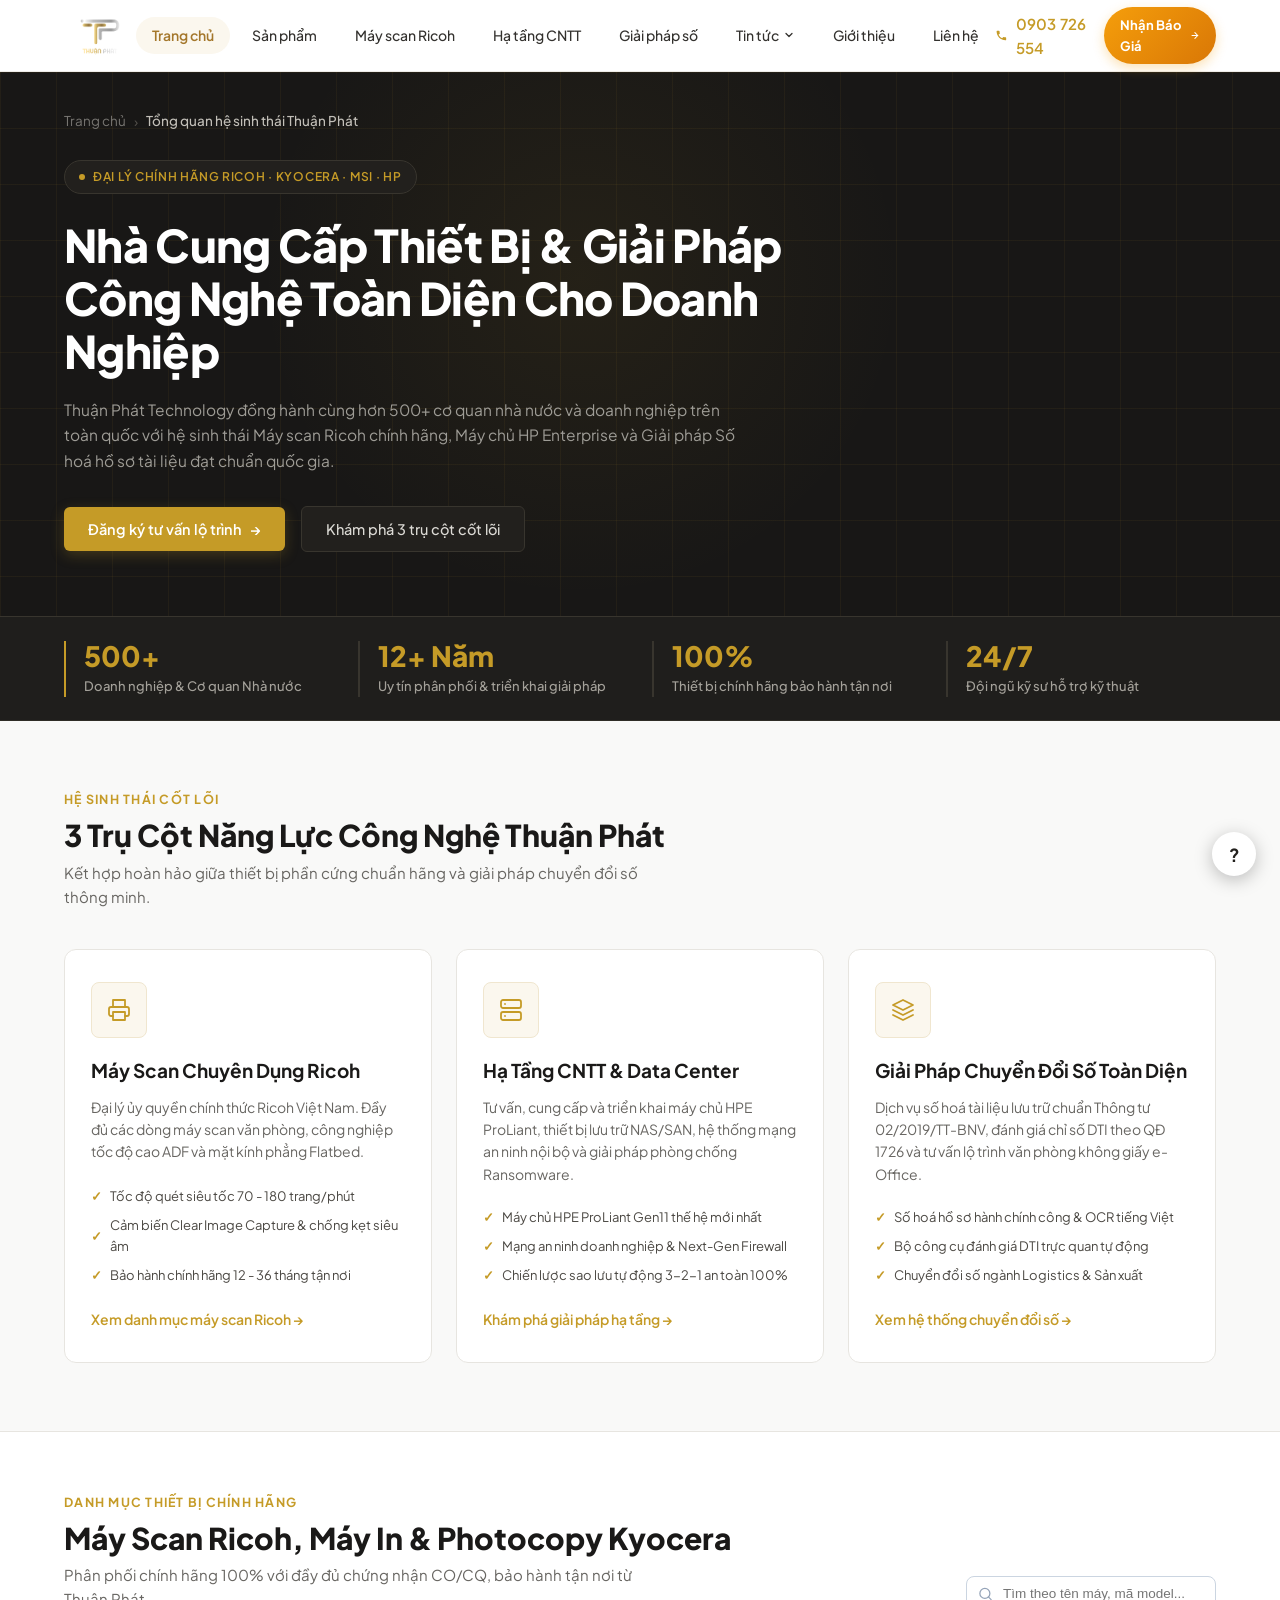
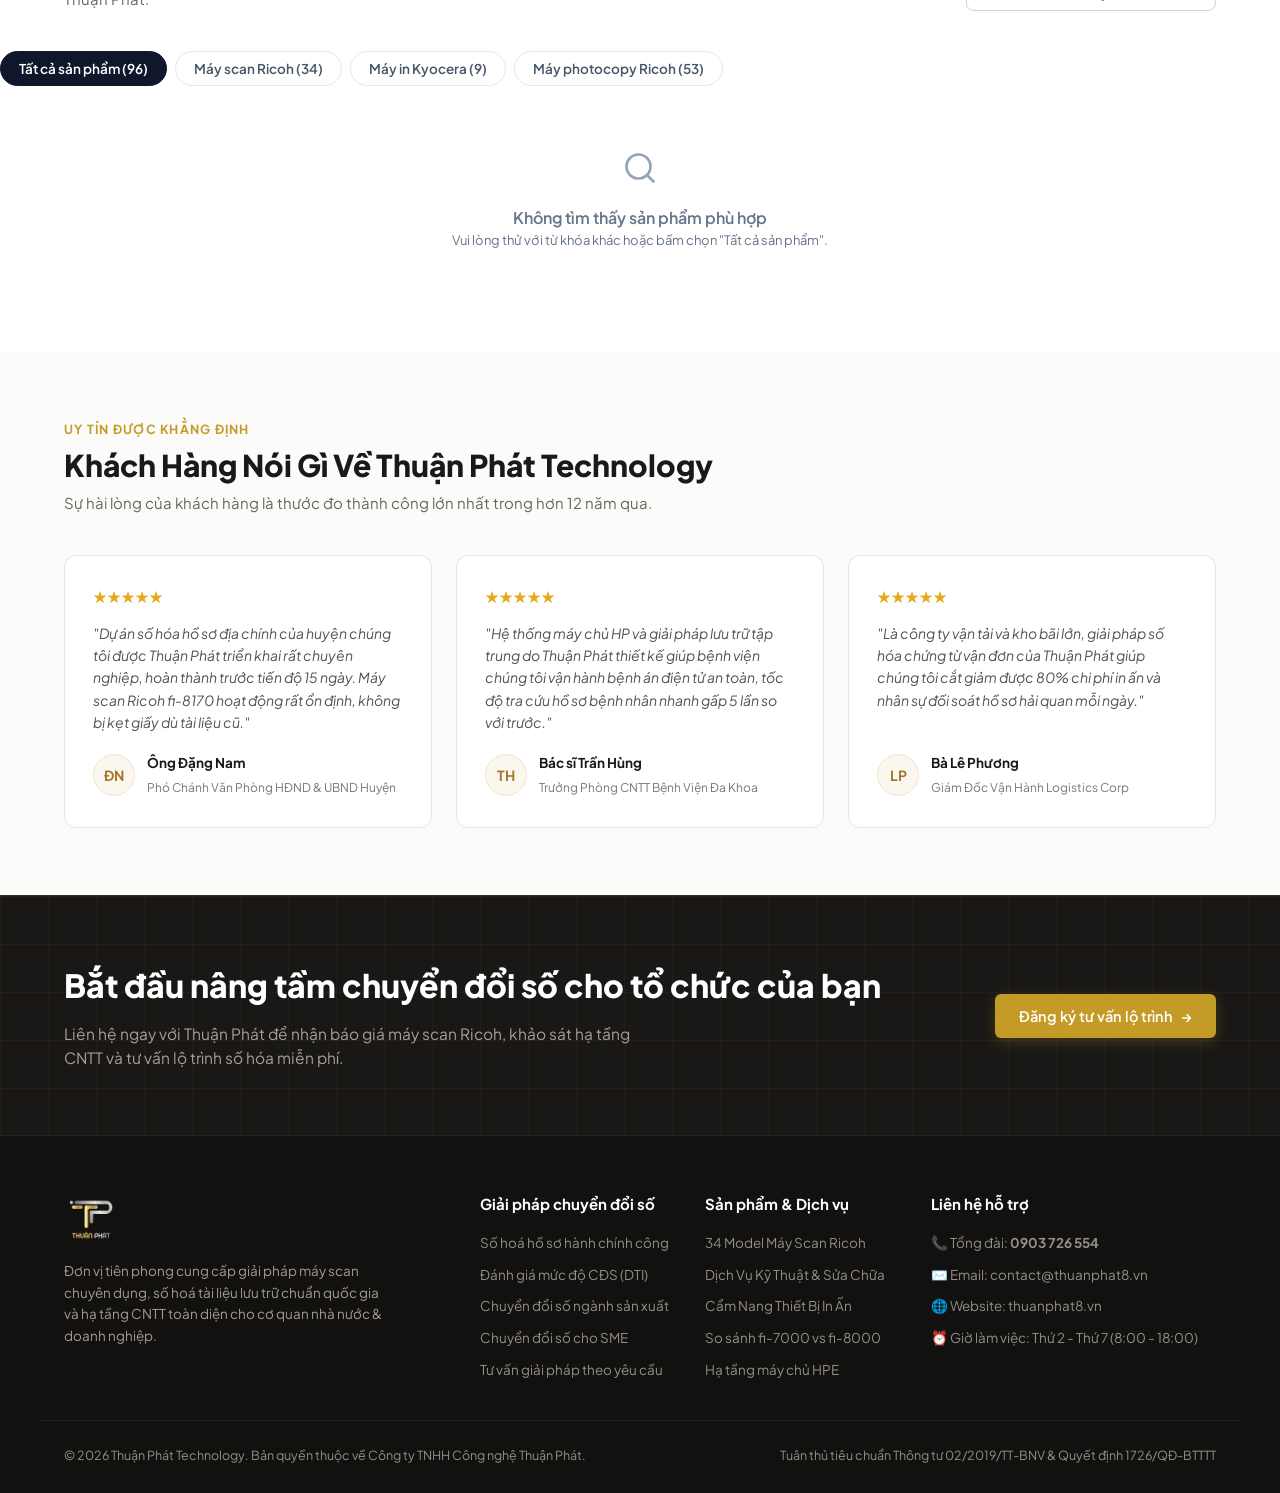
==== commit 745fcf6a: "fix: xoa nut Admin CMS tren header trang chu" ====
--- a/index.html
+++ b/index.html
@@ -86,11 +86,7 @@
           <span class="contact-hotline-val">0903 726 554</span>
         </a>
 
-        <!-- Header Admin CMS Button -->
-        <a href="admin.html" class="btn-cms-link" title="Quản trị nội dung & dữ liệu website" style="background: rgba(15, 23, 42, 0.05); color: #1e293b; padding: 7px 13px; border-radius: 999px; font-size: 12.5px; font-weight: 600; text-decoration: none; display: inline-flex; align-items: center; gap: 6px; border: 1px solid rgba(15, 23, 42, 0.12); transition: all 0.2s;">
-          <svg viewBox="0 0 24 24" width="13" height="13" fill="none" stroke="currentColor" stroke-width="2" stroke-linecap="round" stroke-linejoin="round"><path d="M12 20h9"></path><path d="M16.5 3.5a2.121 2.121 0 0 1 3 3L7 19l-4 1 1-4L16.5 3.5z"></path></svg>
-          <span>Admin CMS</span>
-        </a>
+
 
         <!-- Header CTA Button -->
         <a href="#lien-he" class="btn-cta-header" onclick="switchScreen('screen-lien-he'); return false;" style="background: linear-gradient(135deg, #f59e0b 0%, #d97706 100%); color: #ffffff; padding: 8px 16px; border-radius: 999px; font-size: 13px; font-weight: 700; text-decoration: none; display: inline-flex; align-items: center; gap: 6px; box-shadow: 0 4px 12px rgba(245, 158, 11, 0.3); transition: all 0.2s;">
--- a/css/style.css
+++ b/css/style.css
@@ -166,18 +166,7 @@
   opacity: 0.9;
 }
 
-/* Header CMS Link Button */
-.btn-cms-link {
-  transition: all 0.2s ease;
-  white-space: nowrap;
-}
-
-.btn-cms-link:hover {
-  background: rgba(180, 83, 9, 0.1) !important;
-  color: #b45309 !important;
-  border-color: rgba(180, 83, 9, 0.3) !important;
-  transform: translateY(-1px);
-}
+
 
 /* Navigation Links */
 .main-nav {
